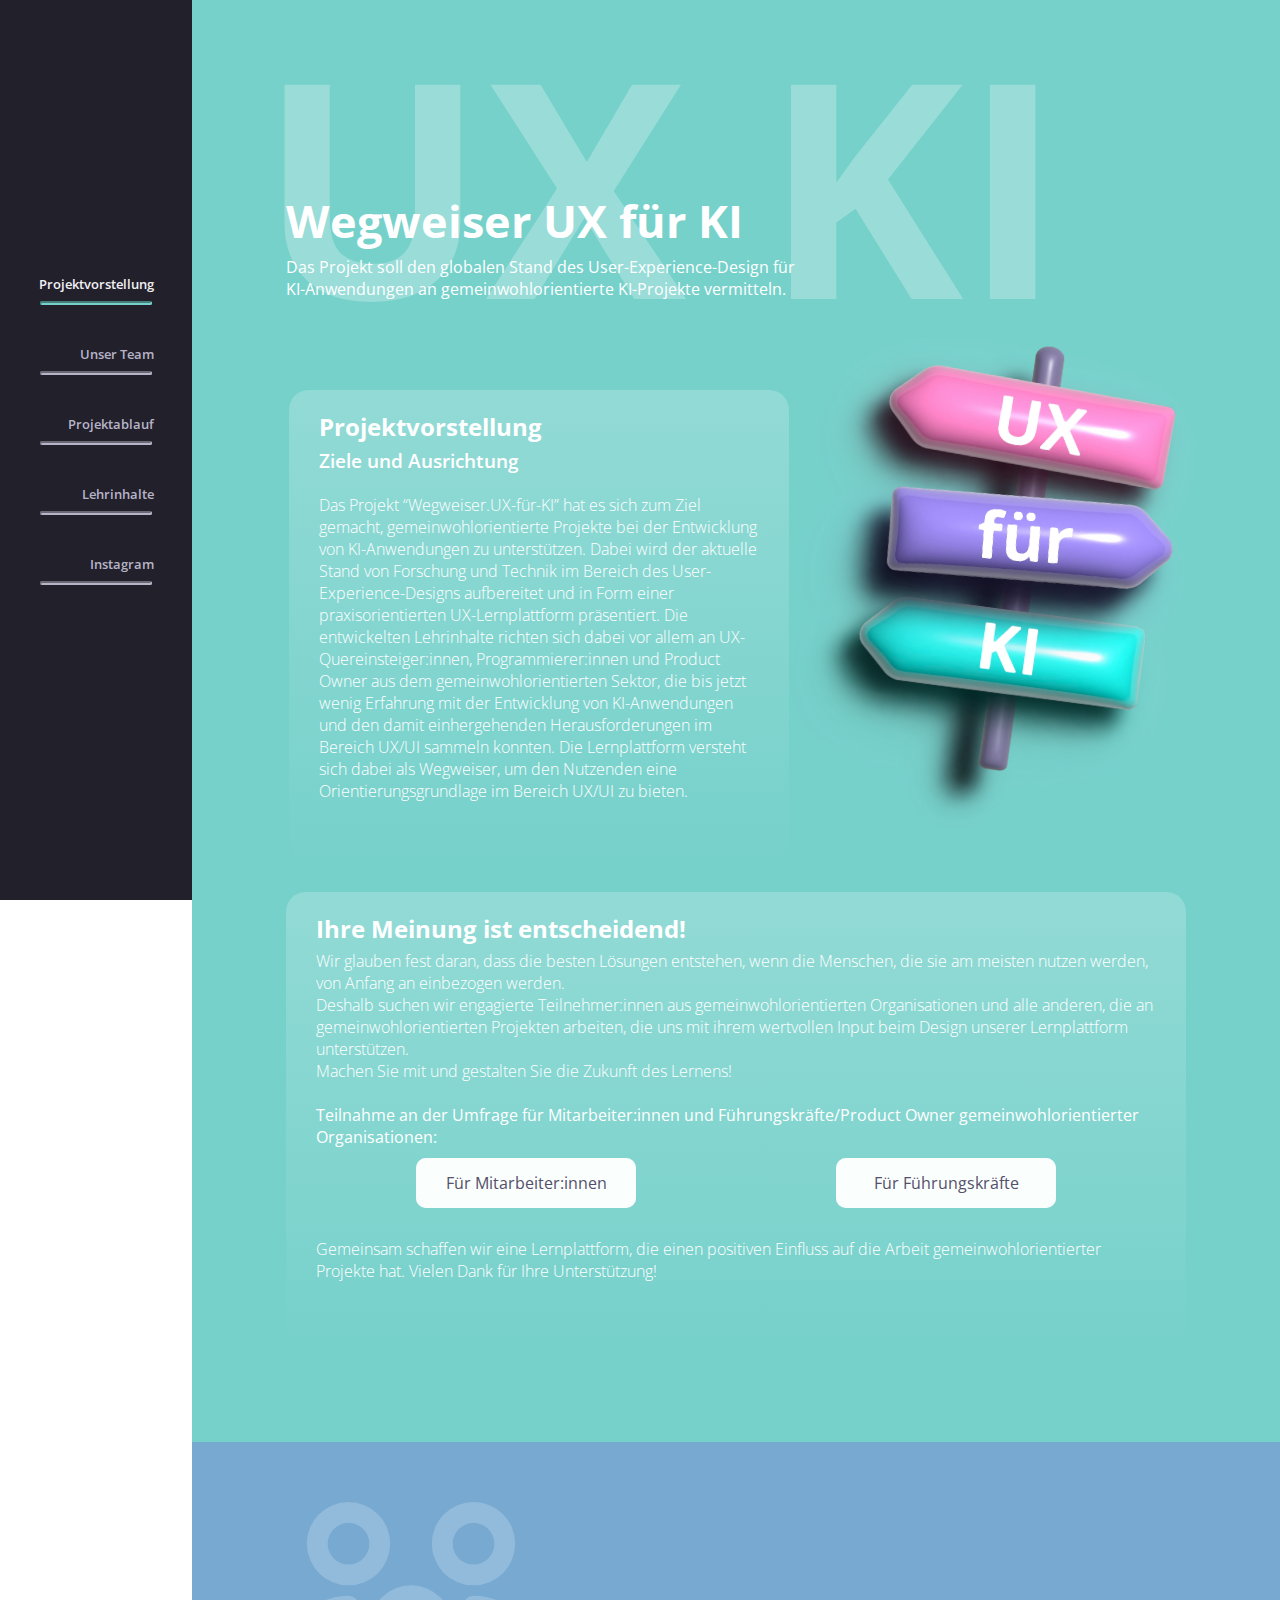
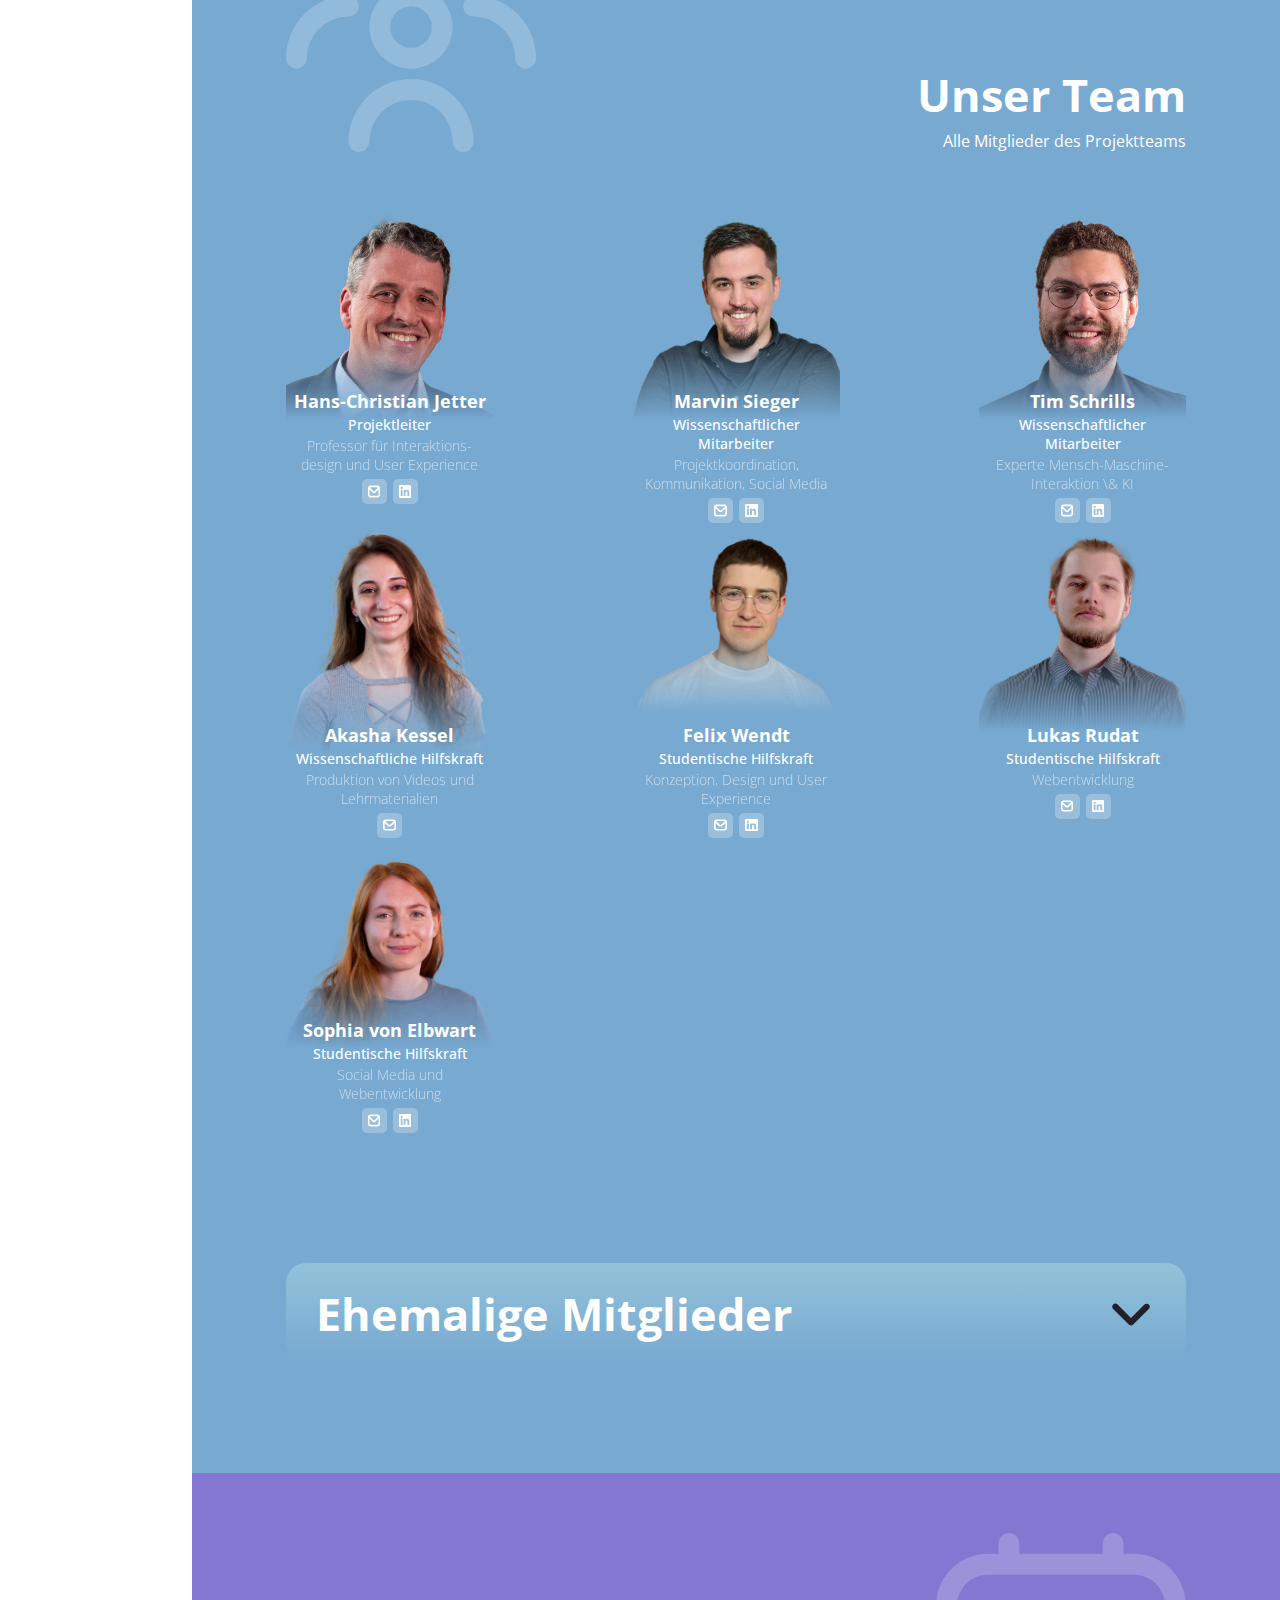
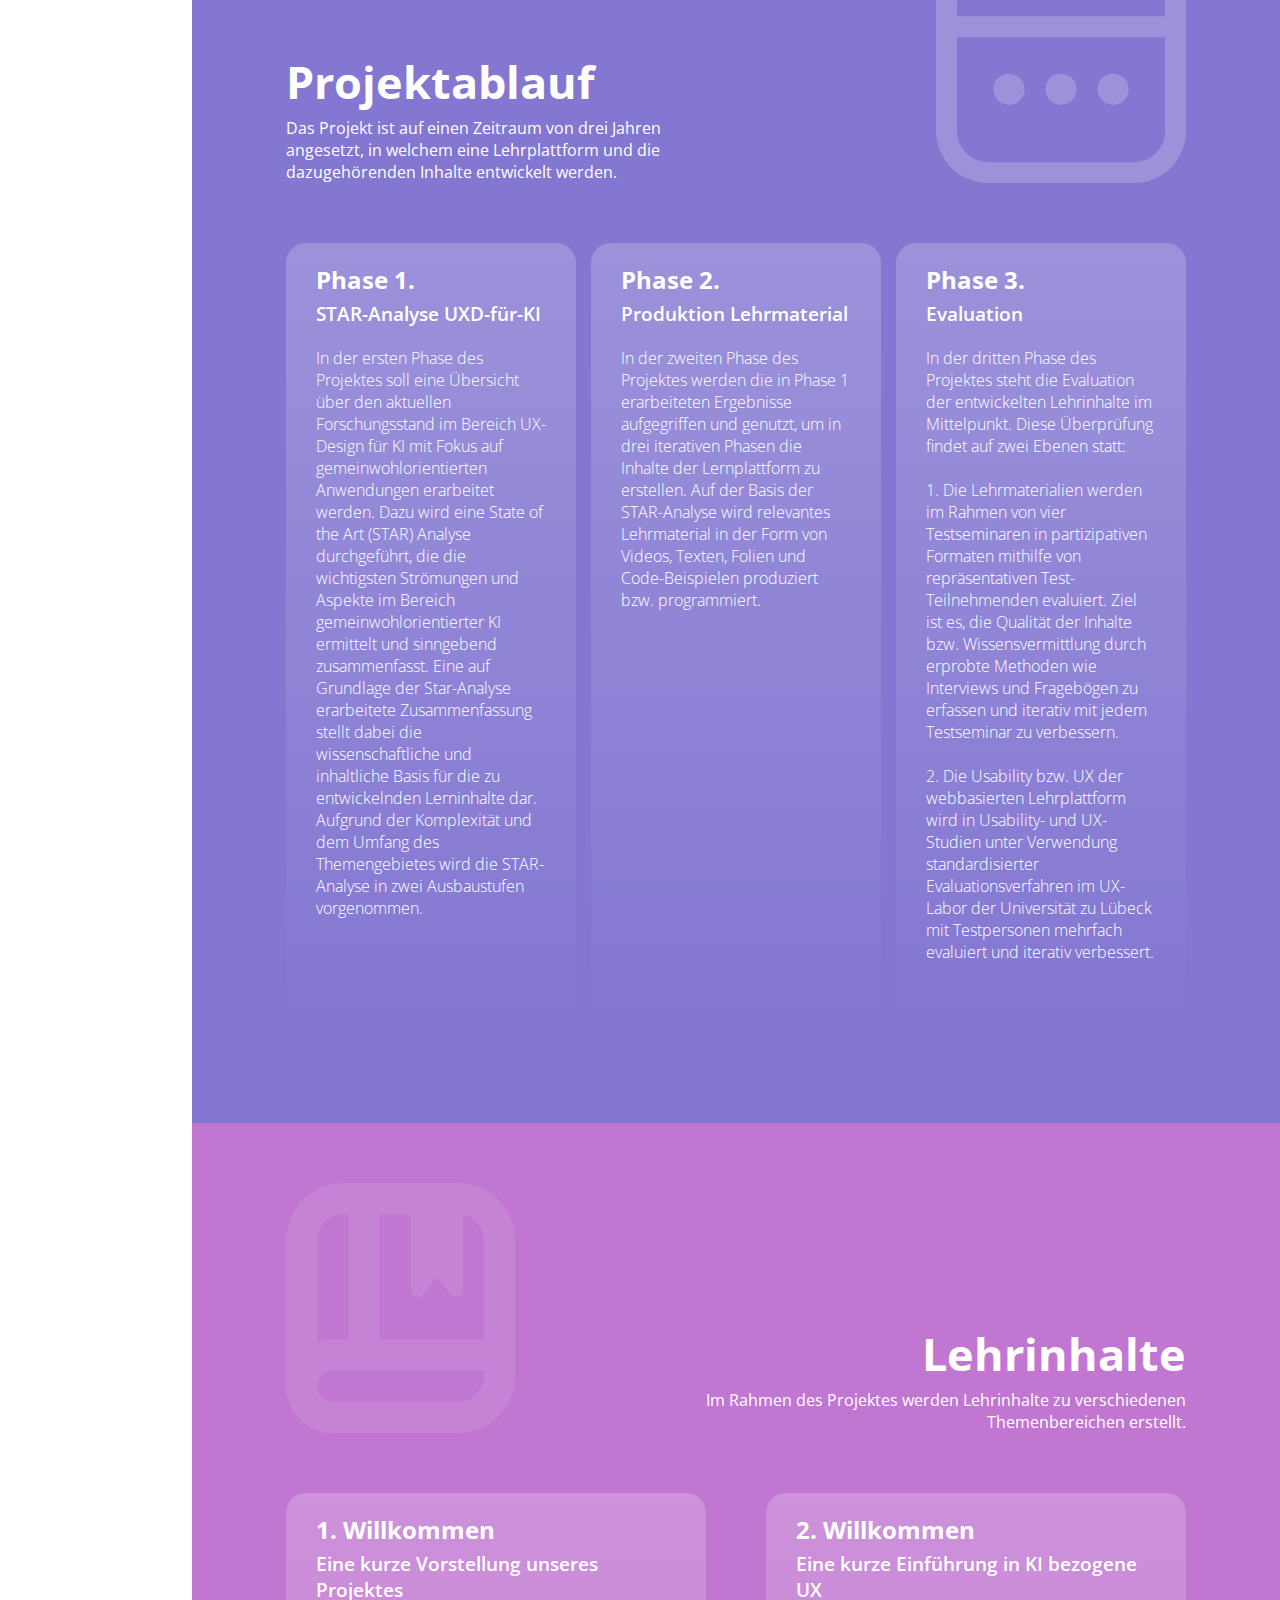
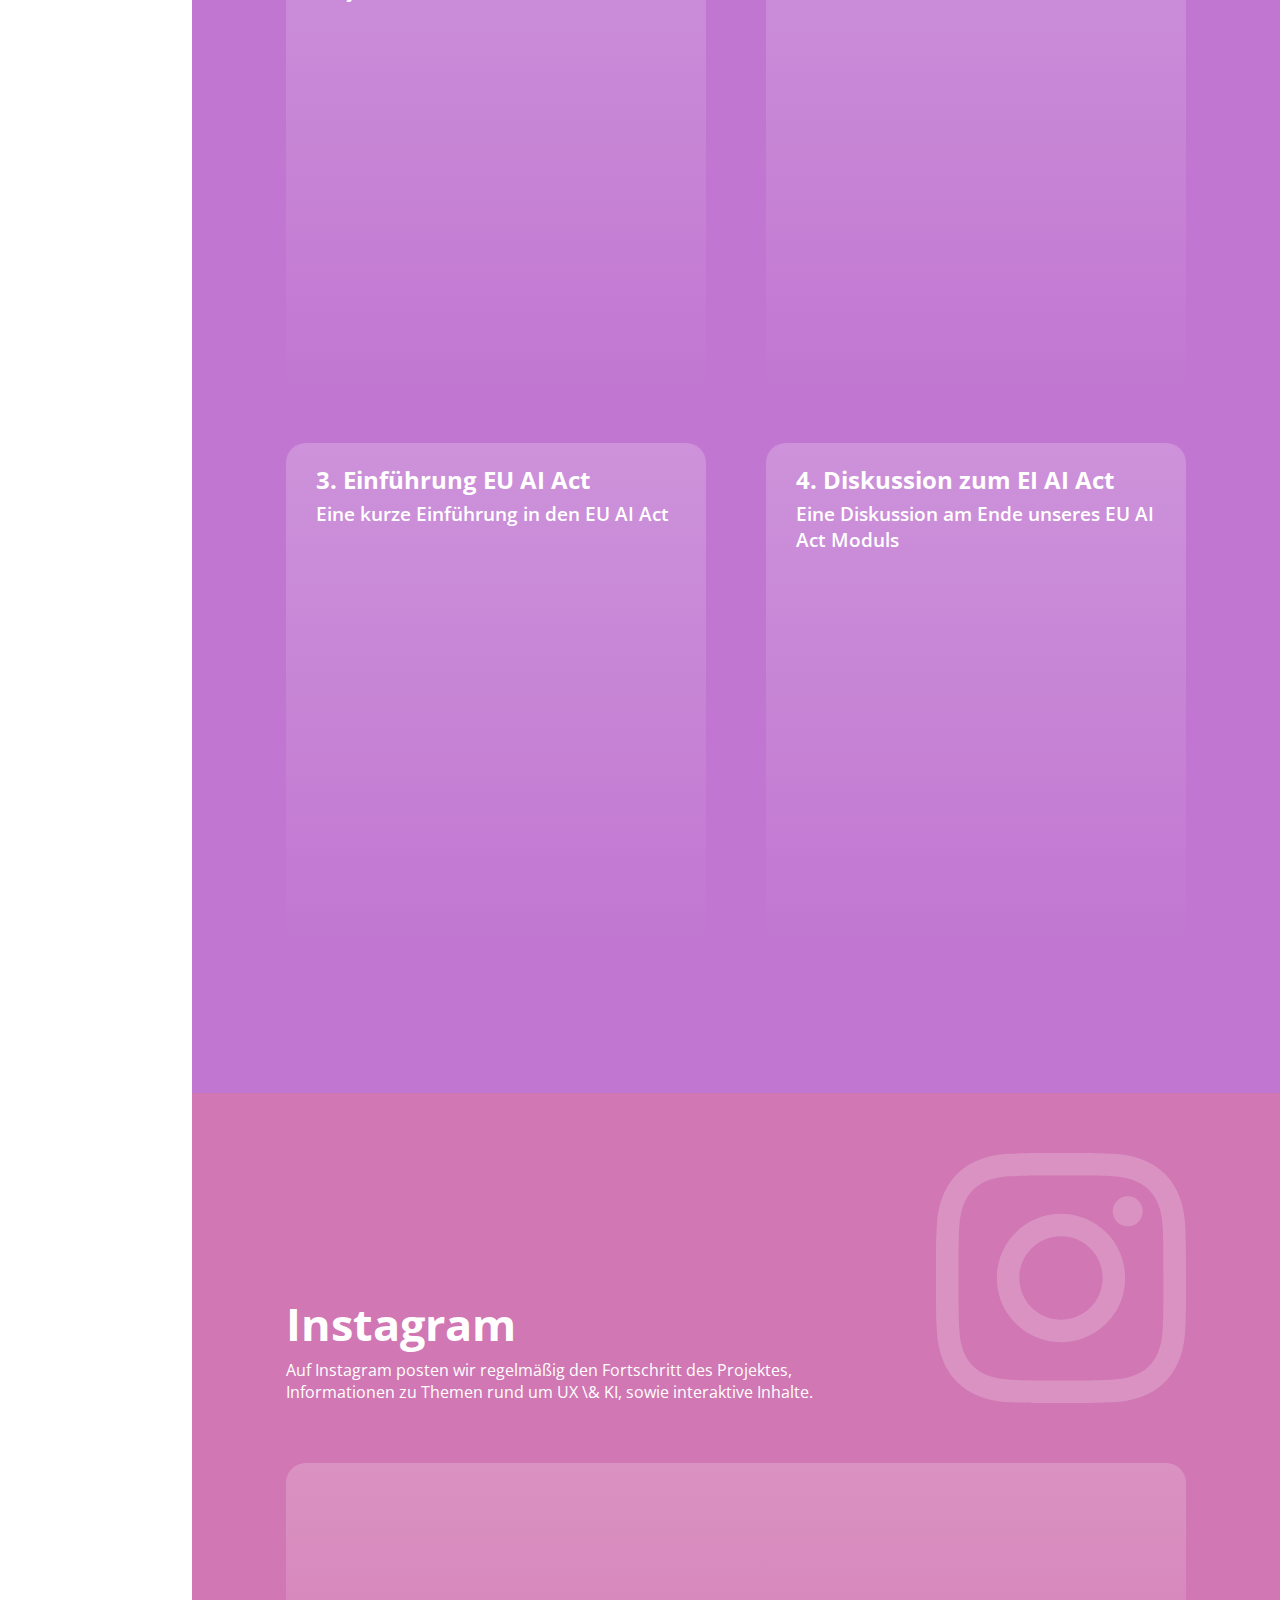
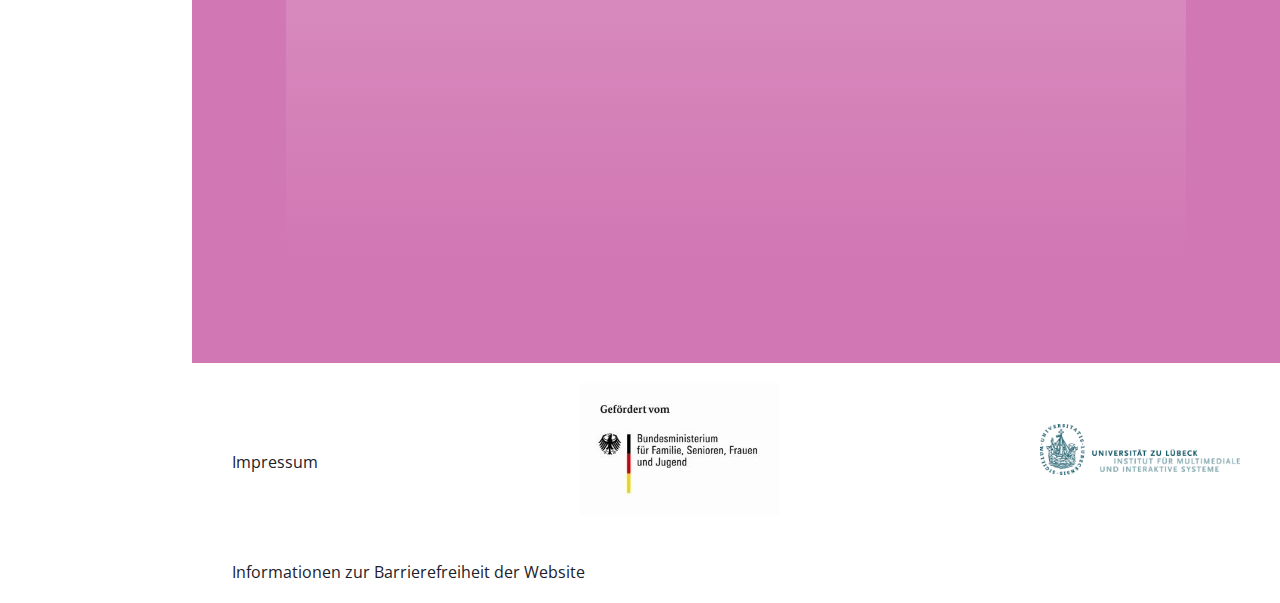
==== index.html @ 375128fb "rename images to webp" ====
<!DOCTYPE html>
<html lang="de">
  <head>
    <meta charset="UTF-8" />
    <meta name="viewport" content="width=device-width, initial-scale=1.0" />
    <title>Wegweiser UX für KI</title>
    <link rel="icon" type="image/x-icon" href="/images/wegweiser_flat.webp" />
    <link href="style.css" rel="stylesheet" />
    <link href="media_queries.css" rel="stylesheet" />
    <!-- START Formbricks Surveys -->
    <script type="text/javascript">
      !(function () {
        var apiHost = "https://app.formbricks.com";
        var environmentId = "cm3c1kkl20006ly53qugirfmu";
        var t = document.createElement("script");
        (t.type = "text/javascript"),
          (t.async = !0),
          (t.src = apiHost + "/js/formbricks.umd.cjs");
        var e = document.getElementsByTagName("script")[0];
        e.parentNode.insertBefore(t, e),
          setTimeout(function () {
            window.formbricks.init({
              environmentId: environmentId,
              apiHost: apiHost,
            });
          }, 500);
      })();
    </script>
    <!-- END Formbricks Surveys -->
  </head>

  <body>
    <div class="container">
      <nav id="nav">
        <div id="inner-nav">
          <button
            class="nav-btn active"
            id="nav1"
            onclick="scrollToElement('section1')">
            Projektvorstellung
          </button>
          <hr class="nav-line line1 active" id="line1" />
          <button
            class="nav-btn"
            id="nav2"
            onclick="scrollToElement('section2')">
            Unser Team
          </button>
          <hr class="nav-line line2" id="line2" />
          <button
            class="nav-btn"
            id="nav3"
            onclick="scrollToElement('section3')">
            Projektablauf
          </button>
          <hr class="nav-line line3" id="line3" />
          <button
            class="nav-btn"
            id="nav4"
            onclick="scrollToElement('section4')">
            Lehrinhalte
          </button>
          <hr class="nav-line line4" id="line4" />
          <button
            class="nav-btn"
            id="nav5"
            onclick="scrollToElement('section5')">
            Instagram
          </button>
          <hr class="nav-line line5" id="line5" />
        </div>
      </nav>
      <main>
        <div class="content-background" id="section1">
          <div class="content">
            <div class="col">
              <div class="row">
                <h1 class="foreground-text">Wegweiser UX für KI</h1>
                <div id="sm-wegweiser" class="img-container">
                  <img
                    src="images/Wegweiser-ICON-mit-kräftigen-Farben2.webp"
                    alt="Wegweiser-Logo" />
                </div>
              </div>
              <p class="foreground-text">
                Das Projekt soll den globalen Stand des User-Experience-Design
                für KI-Anwendungen an gemeinwohlorientierte KI-Projekte
                vermitteln.
              </p>
              <p class="background-text">UX KI</p>
            </div>
            <div class="row row2">
              <div class="tile tile1">
                <h2>Projektvorstellung</h2>
                <h3>Ziele und Ausrichtung</h3>
                <p class="light">
                  Das Projekt “Wegweiser.UX-für-KI” hat es sich zum Ziel
                  gemacht, gemeinwohlorientierte Projekte bei der Entwicklung
                  von KI-Anwendungen zu unterstützen. Dabei wird der aktuelle
                  Stand von Forschung und Technik im Bereich des
                  User-Experience-Designs aufbereitet und in Form einer
                  praxisorientierten UX-Lernplattform präsentiert. Die
                  entwickelten Lehrinhalte richten sich dabei vor allem an
                  UX-Quereinsteiger:innen, Programmierer:innen und Product Owner
                  aus dem gemeinwohlorientierten Sektor, die bis jetzt wenig
                  Erfahrung mit der Entwicklung von KI-Anwendungen und den damit
                  einhergehenden Herausforderungen im Bereich UX/UI sammeln
                  konnten. Die Lernplattform versteht sich dabei als Wegweiser,
                  um den Nutzenden eine Orientierungsgrundlage im Bereich UX/UI
                  zu bieten.
                </p>
              </div>
              <div class="img-container">
                <img
                  src="images/Wegweiser-ICON-mit-kräftigen-Farben2.webp"
                  alt="Wegweiser-Logo" />
              </div>
            </div>
            <div class="tile tile2">
              <h2>Ihre Meinung ist entscheidend!</h2>
              <p class="light">
                Wir glauben fest daran, dass die besten Lösungen entstehen, wenn
                die Menschen, die sie am meisten nutzen werden, von Anfang an
                einbezogen werden. <br />
                Deshalb suchen wir engagierte Teilnehmer:innen aus
                gemeinwohlorientierten Organisationen und alle anderen, die an
                gemeinwohlorientierten Projekten arbeiten, die uns mit ihrem
                wertvollen Input beim Design unserer Lernplattform unterstützen.
                <br />
                Machen Sie mit und gestalten Sie die Zukunft des Lernens!
                <br /><br />
              </p>
              <p>
                Teilnahme an der Umfrage für Mitarbeiter:innen und
                Führungskräfte/Product Owner gemeinwohlorientierter
                Organisationen:
              </p>
              <div class="row row2">
                <a
                  class="button2"
                  href="https://survey.imis.uni-luebeck.de/index.php/621547?lang=de"
                  type="button">
                  <p>Für Mitarbeiter:innen</p>
                </a>
                <a
                  class="button2"
                  href="https://survey.imis.uni-luebeck.de/index.php/437783?lang=de"
                  type="button">
                  <p>Für Führungskräfte</p>
                </a>
              </div>
              <p class="light">
                Gemeinsam schaffen wir eine Lernplattform, die einen positiven
                Einfluss auf die Arbeit gemeinwohlorientierter Projekte hat.
                Vielen Dank für Ihre Unterstützung!
              </p>
            </div>
          </div>
        </div>
        <div class="content-background-sect2" id="section2">
          <div class="content">
            <div class="row row1">
              <div class="icon">
                <img src="images/users-alt.svg" alt="Gruppen-Icon" />
              </div>
              <div class="text-right">
                <h1>Unser Team</h1>
                <p>Alle Mitglieder des Projektteams</p>
              </div>
            </div>
            <div class="row">
              <div class="image-card">
                <div class="info">
                  <p class="name">Hans-Christian Jetter</p>
                  <p class="job">Projektleiter</p>
                  <p class="task">
                    Professor für Interaktions-design und User Experience
                  </p>
                  <div class="socialmedia">
                    <a
                      class="sm-background"
                      href="mailto:hanschristian.jetter@uni-luebeck.de">
                      <img
                        class="sm-icon"
                        src="images/envelope2.svg"
                        alt="Icon E-Mail" />
                    </a>
                    <a
                      class="sm-background"
                      href="https://www.linkedin.com/in/hans-christian-jetter-47b180b1/">
                      <img
                        class="sm-icon"
                        src="images/linkedin.svg"
                        alt="Icon LinkedIn" />
                    </a>
                  </div>
                </div>
                <div class="img-container">
                  <img
                    class="portrait"
                    src="images/Christian-ohne-Hintergrund.webp"
                    alt="Bild Hans-Christian Jetter" />
                </div>
              </div>
              <div class="image-card">
                <div class="info">
                  <p class="name">Marvin Sieger</p>
                  <p class="job">Wissenschaftlicher Mitarbeiter</p>
                  <p class="task">
                    Projektkoordination, Kommunikation, Social Media
                  </p>
                  <div class="socialmedia">
                    <a
                      class="sm-background"
                      href="mailto:ma.sieger@uni-luebeck.de">
                      <img
                        class="sm-icon"
                        src="images/envelope2.svg"
                        alt="Icon E-Mail" />
                    </a>
                    <a
                      class="sm-background"
                      href="https://www.linkedin.com/in/marvin-sieger-58964a169/">
                      <img
                        class="sm-icon"
                        src="images/linkedin.svg"
                        alt="Icon LinkedIn" />
                    </a>
                  </div>
                </div>
                <div class="img-container">
                  <img
                    class="portrait"
                    src="images/Marvin_transparent.webp"
                    alt="Bild Marvin Sieger" />
                </div>
              </div>
              <div class="image-card">
                <div class="info">
                  <p class="name">Tim Schrills</p>
                  <p class="job">Wissenschaftlicher Mitarbeiter</p>
                  <p class="task">Experte Mensch-Maschine-Interaktion \& KI</p>
                  <div class="socialmedia">
                    <a
                      class="sm-background"
                      href="mailto:tim.schrills@uni-luebeck.de">
                      <img
                        class="sm-icon"
                        src="images/envelope2.svg"
                        alt="Icon E-Mail" />
                    </a>
                    <a
                      class="sm-background"
                      href="https://www.linkedin.com/in/tim-schrills-a8a7b2166/">
                      <img
                        class="sm-icon"
                        src="images/linkedin.svg"
                        alt="Icon LinkedIn" />
                    </a>
                  </div>
                </div>
                <div class="img-container">
                  <img
                    class="portrait"
                    src="images/Tim_Schrills_transparent.webp"
                    alt="Bild Tim Schrills" />
                </div>
              </div>
            </div>
            <div class="row">
              <div class="image-card">
                <div class="info">
                  <p class="name">Akasha Kessel</p>
                  <p class="job">Wissenschaftliche Hilfskraft</p>
                  <p class="task">Produktion von Videos und Lehrmaterialien</p>
                  <div class="socialmedia">
                    <a
                      class="sm-background"
                      href="mailto:akashaleonie.kessel@student.uni-luebeck.de">
                      <img
                        class="sm-icon"
                        src="images/envelope2.svg"
                        alt="Icon E-Mail" />
                    </a>
                  </div>
                </div>
                <div class="img-container">
                  <img
                    class="portrait"
                    src="images/Akasha-ohne-Hintergrund.webp"
                    alt="Bild Akasha Kessel" />
                </div>
              </div>
              <div class="image-card">
                <div class="info">
                  <p class="name">Felix Wendt</p>
                  <p class="job">Studentische Hilfskraft</p>
                  <p class="task">Konzeption, Design und User Experience</p>
                  <div class="socialmedia">
                    <a
                      class="sm-background"
                      href="mailto:felix.wendt@student.uni-luebeck.de">
                      <img
                        class="sm-icon"
                        src="images/envelope2.svg"
                        alt="Icon E-Mail" />
                    </a>
                    <a
                      class="sm-background"
                      href="https://www.linkedin.com/in/felix-immanuel-wendt-0983892b7/">
                      <img
                        class="sm-icon"
                        src="images/linkedin.svg"
                        alt="Icon LinkedIn" />
                    </a>
                  </div>
                </div>
                <div class="img-container">
                  <img
                    class="portrait"
                    src="images/FelixWendt_transparent.webp"
                    alt="Bild Felix Wendt" />
                </div>
              </div>
              <div class="image-card">
                <div class="info">
                  <p class="name">Lukas Rudat</p>
                  <p class="job">Studentische Hilfskraft</p>
                  <p class="task">Webentwicklung</p>
                  <div class="socialmedia">
                    <a
                      class="sm-background"
                      href="mailto:lukas.rudat@student.uni-luebeck.de">
                      <img
                        class="sm-icon"
                        src="images/envelope2.svg"
                        alt="Icon E-Mail" />
                    </a>
                    <a
                      class="sm-background"
                      href="https://www.linkedin.com/in/lukas-rudat/">
                      <img
                        class="sm-icon"
                        src="images/linkedin.svg"
                        alt="Icon LinkedIn" />
                    </a>
                  </div>
                </div>
                <div class="img-container">
                  <img
                    class="portrait"
                    src="images/rudat_crop_transparent.webp"
                    alt="Bild Lukas Rudat" />
                </div>
              </div>
            </div>
            <div class="row">
              <div class="image-card">
                <div class="info">
                  <p class="name">Sophia von Elbwart</p>
                  <p class="job">Studentische Hilfskraft</p>
                  <p class="task">Social Media und Webentwicklung</p>
                  <div class="socialmedia">
                    <a
                      class="sm-background"
                      href="mailto:sophia.golitschekedlevonelbwart@student.uni-luebeck.de">
                      <img
                        class="sm-icon"
                        src="images/envelope2.svg"
                        alt="Icon E-Mail" />
                    </a>
                    <a
                      class="sm-background"
                      href="https://www.linkedin.com/in/sophia-von-elbwart/">
                      <img
                        class="sm-icon"
                        src="images/linkedin.svg"
                        alt="Icon LinkedIn" />
                    </a>
                  </div>
                </div>
                <div class="img-container">
                  <img
                    class="portrait"
                    src="images/vonElbwart_transparent.webp"
                    alt="Bild Sophia von Elbwart" />
                </div>
              </div>
            </div>
          </div>
          <div id="toggleDiv" class="collapsed">
            <div class="lastMemberHeader tile">
              <span id="lastMemberHeaderText">Ehemalige Mitglieder</span>
              <img
                id="toggleIcon"
                src="images/angle-up-solid.svg"
                alt="Toggle Icon"
                class="toggle-icon" />
            </div>
            <div id="lastMemberContent" class="lastMemberContentent">
              <div class="row">
                <div class="image-card">
                  <div class="info">
                    <p class="name">Daniel Schacht</p>
                    <p class="job">Wissenschaftlicher Mitarbeiter</p>
                    <p class="task">
                      Konzeption, Gestaltung und User Experience
                    </p>
                  </div>
                  <div class="img-container">
                    <img
                      class="portrait"
                      src="images/Daniel-ohne-Hintergund.webp"
                      alt="Bild Daniel Schacht" />
                  </div>
                </div>
                <div class="image-card">
                  <div class="info">
                    <p class="name">Isabella Miller</p>
                    <p class="job">Wissenschaftliche Hilfskraft</p>
                    <p class="task">
                      Wissenschaftliche Recherche und Literaturanalyse
                    </p>
                  </div>
                  <div class="img-container">
                    <img
                      class="portrait"
                      src="images/Isabella_Miller_transparent.webp"
                      alt="Bild Isabella Miller" />
                  </div>
                </div>
                <div class="image-card">
                  <div class="info">
                    <p class="name">Patrick Schnittger</p>
                    <p class="job">Wissenschaftliche Hilfskraft</p>
                    <p class="task">
                      Unterstützung in verschiedenen Bereichen, z.B.
                      Videoproduktion
                    </p>
                  </div>
                  <div class="img-container">
                    <img
                      class="portrait"
                      src="images/Patrick Schnittger_transparent.webp"
                      alt="Bild Patrick Schnittger" />
                  </div>
                </div>
              </div>
              <div class="row">
                <div class="image-card">
                  <div class="info">
                    <p class="name">Helen Kuswik</p>
                    <p class="job">Wissenschaftliche Hilfskraft</p>
                    <p class="task">Webentwicklung und Social Media</p>
                  </div>
                  <div class="img-container">
                    <img
                      class="portrait"
                      src="images/HelenKuswik_transparent.webp"
                      alt="Bild Helen Kuswik" />
                  </div>
                </div>
              </div>
            </div>
          </div>
        </div>
        <div class="content-background" id="section3">
          <div class="content">
            <div class="row row1">
              <div class="col">
                <h1>Projektablauf</h1>
                <p>
                  Das Projekt ist auf einen Zeitraum von drei Jahren angesetzt,
                  in welchem eine Lehrplattform und die dazugehörenden Inhalte
                  entwickelt werden.
                </p>
              </div>
              <div class="icon">
                <img id="img1" src="images/calendar.svg" alt="Kalender-Icon" />
              </div>
            </div>
            <div class="row row2">
              <div class="tile">
                <h2>Phase 1.</h2>
                <h3>STAR-Analyse UXD-für-KI</h3>
                <p class="light">
                  In der ersten Phase des Projektes soll eine Übersicht über den
                  aktuellen Forschungsstand im Bereich UX-Design für KI mit
                  Fokus auf gemeinwohlorientierten Anwendungen erarbeitet
                  werden. Dazu wird eine State of the Art (STAR) Analyse
                  durchgeführt, die die wichtigsten Strömungen und Aspekte im
                  Bereich gemeinwohlorientierter KI ermittelt und sinngebend
                  zusammenfasst. Eine auf Grundlage der Star-Analyse erarbeitete
                  Zusammenfassung stellt dabei die wissenschaftliche und
                  inhaltliche Basis für die zu entwickelnden Lerninhalte dar.
                  Aufgrund der Komplexität und dem Umfang des Themengebietes
                  wird die STAR-Analyse in zwei Ausbaustufen vorgenommen.
                </p>
              </div>
              <div class="tile">
                <h2>Phase 2.</h2>
                <h3>Produktion Lehrmaterial</h3>
                <p class="light">
                  In der zweiten Phase des Projektes werden die in Phase 1
                  erarbeiteten Ergebnisse aufgegriffen und genutzt, um in drei
                  iterativen Phasen die Inhalte der Lernplattform zu erstellen.
                  Auf der Basis der STAR-Analyse wird relevantes Lehrmaterial in
                  der Form von Videos, Texten, Folien und Code-Beispielen
                  produziert bzw. programmiert.
                </p>
              </div>
              <div class="tile">
                <h2>Phase 3.</h2>
                <h3>Evaluation</h3>
                <p class="light">
                  In der dritten Phase des Projektes steht die Evaluation der
                  entwickelten Lehrinhalte im Mittelpunkt. Diese Überprüfung
                  findet auf zwei Ebenen statt: <br />
                  <br />
                  1. Die Lehrmaterialien werden im Rahmen von vier Testseminaren
                  in partizipativen Formaten mithilfe von repräsentativen
                  Test-Teilnehmenden evaluiert. Ziel ist es, die Qualität der
                  Inhalte bzw. Wissensvermittlung durch erprobte Methoden wie
                  Interviews und Fragebögen zu erfassen und iterativ mit jedem
                  Testseminar zu verbessern. <br />
                  <br />
                  2. Die Usability bzw. UX der webbasierten Lehrplattform wird
                  in Usability- und UX-Studien unter Verwendung standardisierter
                  Evaluationsverfahren im UX-Labor der Universität zu Lübeck mit
                  Testpersonen mehrfach evaluiert und iterativ verbessert.
                </p>
              </div>
            </div>
          </div>
        </div>
        <div class="content-background" id="section4">
          <div class="content">
            <div class="row row1">
              <div class="icon">
                <img src="images/books2.webp" alt="Buch-Icon" />
              </div>
              <div class="text-right">
                <h1>Lehrinhalte</h1>
                <p>
                  Im Rahmen des Projektes werden Lehrinhalte zu verschiedenen
                  <br />
                  Themenbereichen erstellt.
                </p>
              </div>
            </div>
            <div class="col row2">
              <div class="row">
                <div class="tile tile1">
                  <h2>1. Willkommen</h2>
                  <h3>Eine kurze Vorstellung unseres Projektes</h3>
                  <div class="video-wrapper">
                    <iframe
                      src="https://www.youtube-nocookie.com/embed/LDvVRvG7OB0?si=R1yp1rZWo-kn1qo0&amp;rel=0&amp;modestbranding=1"
                      title="Projektvorstellung"
                      allowfullscreen>
                    </iframe>
                  </div>
                </div>
                <div class="tile tile1">
                  <h2>2. Willkommen</h2>
                  <h3>Eine kurze Einführung in KI bezogene UX</h3>
                  <div class="video-wrapper">
                    <iframe
                      src="https://www.youtube-nocookie.com/embed/dbBIEqBMudI?rel=0&modestbranding=1"
                      title="KI bezogene UX"
                      allowfullscreen>
                    </iframe>
                  </div>
                </div>
              </div>
              <div class="row">
                <div class="tile tile1">
                  <h2>3. Einführung EU AI Act</h2>
                  <h3>Eine kurze Einführung in den EU AI Act</h3>
                  <div class="video-wrapper">
                    <iframe
                      src="https://www.youtube-nocookie.com/embed/kxsbAi3gmeE?si=PL74OEuieI7W2hce&amp;rel=0&amp;modestbranding=1"
                      title="Einführung EU AI Act"
                      allowfullscreen>
                    </iframe>
                  </div>
                </div>
                <div class="tile tile1">
                  <h2>4. Diskussion zum EI AI Act</h2>
                  <h3>Eine Diskussion am Ende unseres EU AI Act Moduls</h3>
                  <div class="video-wrapper">
                    <iframe
                      src="https://www.youtube-nocookie.com/embed/PZAkt-EuKn0?si=g-hnbptFXBW6kajx&amp;rel=0&amp;modestbranding=1"
                      title="EU AI Act Diskussion"
                      allowfullscreen>
                    </iframe>
                  </div>
                </div>
              </div>
            </div>
          </div>
        </div>
        <div class="content-background" id="section5">
          <div class="content">
            <div class="row row1">
              <div class="col">
                <h1>Instagram</h1>
                <p>
                  Auf Instagram posten wir regelmäßig den Fortschritt des
                  Projektes, Informationen zu Themen rund um UX \& KI, sowie
                  interaktive Inhalte.
                </p>
              </div>
              <div class="icon">
                <img
                  id="instagramImage"
                  src="images/instagram.svg"
                  alt="Instagram-Icon" />
              </div>
            </div>
            <div class="tile">
              <div id="insta-feed"></div>
              <div id="popup-container">
                <div id="popup-content"></div>
              </div>
            </div>
          </div>
        </div>
      </main>
    </div>
    <footer>
      <div class="row">
        <a href="https://ux-fuer-ki.de/impressum.html" class="text-link"
          >Impressum</a
        >
        <a href="https://www.bmfsfj.de/bmfsfj">
          <div class="img-container">
            <img
              class="img"
              src="images/BMFSFJ_Logo.webp"
              alt="Logo des BMFSFJ" />
          </div>
        </a>
        <a href="https://www.imis.uni-luebeck.de/">
          <div class="img-container">
            <img
              class="img"
              src="images/IMIS_Logo.webp"
              alt="Logo des IMIS, Universität zu Lübeck" />
          </div>
        </a>
      </div>
      <a href="https://ux-fuer-ki.de/barrierefreiheit.html"
        >Informationen zur Barrierefreiheit der Website</a
      >
    </footer>
    <div id="burger">
      <div class="bar1"></div>
      <div class="bar2"></div>
      <div class="bar3"></div>
    </div>

    <script src="functionality.js"></script>
  </body>
</html>
---- style.css ----
@import url("https://fonts.googleapis.com/css2?family=Open+Sans:wght@300;400;600;700&display=swap");

/*General*/
* {
  box-sizing: border-box;
}

body {
  font-family: "Open Sans", sans-serif;
  color: #ffffff;
  margin: 0;
  padding: 0;
  display: flex;
  flex-direction: column;
  overflow-x: hidden;
}

.container {
  display: flex;
  flex-direction: column;
  width: 100%;
  max-width: 100%;
}

.col {
  display: flex;
  flex-direction: column;
}

.row {
  display: flex;
  flex-direction: row;
  justify-content: space-between;
}

/*Typo*/
h1 {
  font-weight: 700;
  font-size: 45px;
  margin-top: 0;
  margin-left: 0;
  margin-right: 0;
  margin-bottom: 5px;
}

h2 {
  /*tile title*/
  font-weight: 700;
  font-size: 24px;
  margin-bottom: 5px;
}

h3 {
  /*tile subtitle*/
  font-weight: 600;
  font-size: 19px;
  margin-top: 0;
  margin-bottom: 20px;
}

p {
  font-weight: 400;
  font-size: 16px;
  margin: 0;
}

.light {
  font-weight: 300;
}

/*Navigation Bar*/
#nav {
  background-color: #21202b;
  width: 15%;
  height: 100%;
  display: flex;
  justify-content: center;
  position: fixed;
}

#inner-nav {
  display: flex;
  flex-direction: column;
  justify-content: center;
  width: 60%;
}

.nav-line {
  border-color: #b7b4c7;
  border-width: 2px;
  border-radius: 2px;
  width: 98%;
  margin-bottom: 40px;
}

.nav-btn {
  font-family: "Open Sans", "sans-serif";
  font-weight: 600;
  font-size: 13px;
  color: #b7b4c7;
  background: none;
  border: none;
  padding: 0;
  display: block;
  cursor: pointer;
  text-align: right;
}

.nav-btn:hover {
  color: #f1f0f4 !important;
}

.active {
  color: #f1f0f4;
}

.line1.active {
  border-color: #77d1cb;
}

.line2.active {
  border-color: #77a9d1;
}

.line3.active {
  border-color: #8377d1;
}

.line4.active {
  border-color: #c177d1;
}

.line5.active {
  border-color: #d177b3;
}

/*Burger Menu*/
#burger {
  display: none;
  cursor: pointer;
  position: fixed;
  margin-left: 4px;
  z-index: 3;
}

.bar1,
.bar2,
.bar3 {
  width: 35px;
  height: 5px;
  border-radius: 5px;
  background-color: #ffffff;
  margin: 6px 0;
  transition: 0.4s;
}

.change .bar1 {
  transform: translate(0, 11px) rotate(-45deg);
}

.change .bar2 {
  opacity: 0;
}

.change .bar3 {
  transform: translate(0, -11px) rotate(45deg);
}

/*Main Content*/
main {
  flex: 1;
  display: flex;
  flex-direction: column;
}

.content-background {
  height: 900px;
  width: 85%;
  margin-left: 15%;
  display: flex;
  flex-direction: row;
  justify-content: center;
}

.content {
  max-width: 900px;
  width: 900px;
  display: flex;
  flex-direction: column;
  flex-grow: 1;
}

#section2 .row3,
#section3 .row2,
#section4 .row2,
#section5 .tile {
  margin-bottom: 100px;
}

.tile {
  border-radius: 20px;
  display: flex;
  flex-direction: column;
  padding-left: 30px;
  padding-right: 30px;
  padding-bottom: 60px;
}

.text-right {
  text-align: right;
}

.row.row1 {
  align-items: flex-end;
  margin-top: 60px;
  margin-bottom: 60px;
}

.icon {
  filter: invert(1);
  opacity: 0.2;
  height: 250px;
}

.icon img {
  max-width: 100%;
  max-height: 100%;
  position: relative;
  width: auto;
  height: auto;
}

/*Section1 project presentation*/
#section1 {
  background-color: #77d1cb;
  height: auto;
}

#section1 .col {
  margin-top: 190px;
  margin-bottom: 50px;
}

#section1 .foreground-text {
  z-index: 2;
  width: 520px;
}

#section1 .background-text {
  font-weight: 700;
  font-size: 300px;
  color: rgba(255, 255, 255, 0.25);
  position: absolute;
  top: 0;
  margin-top: -22px;
  margin-left: -27px;
  z-index: 0;
}

#section1 .tile {
  background: linear-gradient(
    to bottom,
    rgba(187, 232, 229, 0.4),
    rgba(187, 232, 229, 0)
  );
}

#section1 .tile1 {
  width: 500px;
  margin-top: 40px;
  margin-bottom: 30px;
}

#section1 .img-container {
  margin-top: -15px;
  width: auto;
  height: 500px;
  overflow: hidden;
  transform: rotate(8deg);
}

#section1 img {
  max-width: 100%;
  max-height: 100%;
  width: auto;
  height: auto;
}

#section1 .tile2 {
  width: auto;
  margin-bottom: 100px;
}

#section1 .row2 {
  justify-content: space-around;
}

#section1 .button2 {
  display: flex;
  justify-content: center;
  align-items: center;
  width: 220px;
  height: 50px;
  border: none;
  outline: none;
  color: #54506a;
  background: rgba(255, 255, 255, 0.8);
  cursor: pointer;
  position: relative;
  z-index: 0;
  border-radius: 10px;
  margin-top: 10px;
  margin-bottom: 30px;
  text-decoration: none;
  padding: 10px;
}

#section1 .button2:before {
  content: "";
  background: linear-gradient(
    45deg,
    #d177b3,
    #c177d1,
    #8377d1,
    #77a9d1,
    #77d1cb,
    #77a9d1,
    #8377d1,
    #c177d1,
    #d177b3
  );
  position: absolute;
  top: -2px;
  left: -2px;
  background-size: 400%;
  z-index: -1;
  filter: blur(3px);
  width: calc(100% + 7px);
  height: calc(100% + 7px);
  animation: glowing 20s linear infinite;
  opacity: 0;
  transition: opacity 0.3s ease-in-out;
  border-radius: 10px;
}

#section1 .button2:active:after {
  background: transparent;
}

#section1 .button2:hover:before {
  opacity: 1;
}

#section1 .button2:after {
  z-index: -1;
  content: "";
  position: absolute;
  width: 100%;
  height: 100%;
  background: rgba(255, 255, 255, 0.8);
  left: 0;
  top: 0;
  border-radius: 10px;
}

@keyframes glowing {
  0% {
    background-position: 0 0;
  }

  50% {
    background-position: 400% 0;
  }

  100% {
    background-position: 0 0;
  }
}

#section1 #sm-wegweiser {
  display: none;
}

/*Section2 team*/
#section2 {
  background-color: #77a9d1;
  display: flex;
  height: auto;
}

.content-background-sect2 {
  height: 900px;
  width: 85%;
  margin-left: 15%;
  display: flex;
  flex-direction: column;
  justify-content: center;
  align-items: center;
}

#section2 .text-right p {
  width: 500px;
}

#section2 .memberList {
  display: flex;
  flex-direction: row;
  justify-content: space-between;
  flex-wrap: wrap;
}

#section2 .image-card {
  display: flex;
  flex-direction: column;
  position: relative;
  align-items: center;
  margin-bottom: 100px;
  max-width: 23%;
  width: 23%;
}

#section2 .img-container {
  width: 100%;
  height: auto;
  overflow: hidden;
}

#section2 img {
  max-width: 100%;
  max-height: 100%;
  position: relative;
  width: auto;
  height: auto;
}

#section2 .portrait {
  -webkit-mask-image: linear-gradient(to bottom, black 60%, transparent 100%);
  mask-image: linear-gradient(to bottom, black 60%, transparent 100%);
}

#section2 .info {
  position: absolute;
  z-index: 2;
  bottom: -80px;
  text-align: center;
  height: 117px;
}

#section2 .info p {
  margin: 2px;
  font-size: 14px;
  font-weight: 300;
}

#section2 .info .name {
  font-weight: 700;
  font-size: 18px;
}

#section2 .info .job {
  font-weight: 500;
}

#section2 .info .task {
  color: white;
  opacity: 60%;
}

#section2 .socialmedia {
  display: flex;
  justify-content: center;
  margin-top: 5px;
}

#section2 .sm-background {
  height: 25px;
  width: 25px;
  border-radius: 5px;
  background: rgba(255, 255, 255, 0.26);
  padding: 5px;
  margin: 0 3px 0 3px;
  display: flex;
  align-items: center;
  justify-content: center;
  cursor: pointer;
}

#section2 .sm-background:hover {
  background-color: rgba(255, 255, 255, 0.8);
  border-radius: 9px;
}

#section2 .sm-icon {
  filter: invert(1);
  width: 85% !important;
}

/*Section3 project plan*/
#section3 {
  background-color: #8377d1;
  height: auto;
}

#section3 .col {
  width: 400px;
}

#section3 .tile {
  background: linear-gradient(
    to bottom,
    rgba(193, 187, 232, 0.4),
    rgba(193, 187, 232, 0)
  );
  width: 290px;
  height: auto;
}

#section3 .tile.tile2 {
  width: 100%;
  height: 240px;
  margin-top: 20px;
  padding-bottom: 0;
}

/*Section4 educational content*/
#section4 {
  background-color: #c177d1;
  height: auto;
}

#section4 .tile {
  background: linear-gradient(
    to bottom,
    rgba(223, 187, 232, 0.4),
    rgba(223, 187, 232, 0)
  );
  width: 420px;
}

#section4 .tile1,
.tile4 {
  height: 500px;
}

#section4 .tile2,
.tile3 {
  height: 400px;
}

#section4 .tile1,
.tile3 {
  margin-bottom: 50px;
}

.video-wrapper {
  position: relative;
  width: 100%;
  padding-bottom: 56.25%; /* 16:9 ratio (9/16 = 0.5625) */
  overflow: hidden;
  border-radius: 10px;
}

.video-wrapper iframe {
  position: absolute;
  top: 0;
  left: 0;
  width: 100%;
  height: 100%;
  border: 0;
  border-radius: inherit; /* Ensures the border-radius from the wrapper applies */
}

.video-wrapper iframe:hover {
  opacity: 80%;
}

#section4 .img-container {
  width: 100%;
  height: auto;
  border-radius: 10px;
  margin-bottom: 30px;
}

#section4 img {
  max-width: 100%;
  max-height: 100%;
  width: auto;
  height: auto;
  overflow: hidden;
  border-radius: 10px;
  opacity: 40%;
}

/*Section5 instagram*/
#section5 {
  background-color: #d177b3;
  height: auto;
}

#section5 .col {
  width: 550px;
}

#section5 .tile {
  background: linear-gradient(
    to bottom,
    rgba(232, 187, 217, 0.4),
    rgba(223, 187, 217, 0)
  );
  width: 100%;
  height: 400px;
  padding: 30px;
}

#section5 .tile .row {
  height: 100%;
  width: 100%;
}

#section5 #insta-feed {
  display: flex;
  flex-direction: row;
  justify-content: space-between;
}

#section5 #insta-feed img {
  width: 190px;
  height: 190px;
  border-radius: 10px;
  object-fit: cover;
}

#section5 .insta-img:hover {
  opacity: 80%;
  cursor: pointer;
}

#section5 #popup-container {
  display: none;
  position: fixed;
  top: 0;
  left: 0;
  width: 100%;
  height: 100%;
  background-color: rgba(0, 0, 0, 0.5);
  z-index: 4;
}

#section5 #popup-container.show {
  display: flex;
  justify-content: center;
  align-items: center;
}

#section5 #popup-content {
  display: flex;
  background-color: #ffffff;
  width: 650px;
  height: 400px;
  overflow: hidden;
  padding: 10px;
  border-radius: 5px;
}

#section5 .full-post {
  display: flex;
  flex-direction: row;
  width: 100%;
  height: 100%;
}

#section5 .img-container {
  max-width: 350px;
  max-height: 350px;
  width: auto;
  height: auto;
  overflow: hidden;
  align-self: center;
}

#section5 img {
  max-width: 100%;
  max-height: 100%;
  width: auto;
  height: auto;
}

#section5 #post-info {
  width: 100%;
  padding-left: 10px;
  height: 100%;
  display: flex;
  flex-direction: column;
  justify-content: space-between;
}

#section5 #post-info #top {
  height: auto;
  display: flex;
  flex-direction: column;
}

#section5 #post-info #top .row {
  justify-content: left;
  height: 60px;
  border-bottom: 1px solid #d4d2dd;
}

#section5 #post-info .img-container {
  height: 60px;
  width: auto;
  overflow: hidden;
  cursor: pointer;
}

#section5 #post-info img {
  max-width: 95%;
  max-height: 95%;
  width: auto;
  height: auto;
}

#section5 #post-info #username {
  color: #21202b;
  text-decoration: none;
  font-weight: 600;
  font-size: 18px;
  align-self: center;
}

#section5 #post-info #username:hover {
  color: #696485;
  text-decoration: underline;
}

#section5 #post-info #top p {
  color: #817c9c;
  padding: 15px;
  overflow: auto;
  height: 300px;
}

#section5 #post-info #bottom {
  display: flex;
  flex-direction: column;
  height: auto;
  border-top: 1px solid #d4d2dd;
}

#section5 #post-info #bottom .row {
  height: 20px;
  padding-top: 5px;
}

#section5 #post-info #bottom a {
  font-size: 12px;
  color: #21202b;
  text-decoration: none;
  margin-right: 7px;
}

#section5 #post-info #bottom a:hover {
  color: #696485;
  text-decoration: underline;
}

#section5 #post-info #bottom p {
  font-size: 12px;
  color: #696485;
}

#section5 #popup-content .arrow {
  position: absolute;
  align-self: center;
  width: 50px;
  height: 50px;
  filter: invert(1);
  cursor: pointer;
  z-index: 5;
}

#section5 #popup-content .arrow:hover {
  cursor: pointer;
  filter: invert(0.8);
}

#section5 #popup-content .left-arrow {
  left: 22%;
}

#section5 #popup-content .right-arrow {
  right: 22%;
}

/*Footer*/
footer {
  display: flex;
  flex-direction: column;
  background-color: #ffffff;
  height: auto;
  width: 85%;
  margin-left: 15%;
  padding-left: 40px;
  padding-right: 40px;
  font-size: 16px;
}

footer .row {
  flex-direction: row;
  flex-wrap: wrap;
  justify-content: space-between;
  align-items: center;
}

footer a {
  cursor: pointer;
  color: #21202b;
  text-decoration: none;
  width: auto;
  margin: 20px 0px;
}

footer a:hover {
  color: #54506a;
  text-decoration: underline;
}

footer .img-container {
  height: auto;
  width: 200px;
}

footer img {
  height: 100%;
  width: 100%;
}

footer .text-link {
  padding-top: 20px;
}

#toggleDiv {
  width: 85%;
  max-width: 900px;
  margin-bottom: 100px;
  margin-top: 100px;
  cursor: pointer;
  transition: background-color 0.3s;
  overflow: hidden;
}

.collapsed {
  height: 120px;
  transition: max-height 0.5s ease-out;
}

.expanded {
  max-height: 1000px;
  transition: max-height 0.5s ease-in;
}

.lastMemberContent {
  opacity: 0;
  transition: opacity 0.5s ease-in;
}

.expanded .lastMemberContent {
  opacity: 1;
  transition: opacity 0.5s ease-out;
  margin-top: 10px;
}

.lastMemberHeader {
  height: 100px;
  min-height: 100px;
  font-weight: 700;
  font-size: 45px;
  margin-top: 10px;
  margin-left: 0;
  margin-right: 0;
  margin-bottom: 10px;
  display: flex;
  justify-content: space-between;
  align-items: center;
}

.lastMemberHeaderText {
  font-weight: 700;
  font-size: 24px;
  margin-bottom: 5px;
  height: 100px;
}

#section2 #toggleIcon {
  width: 50px;
  height: 50px;
  transition: transform 0.3s ease-in-out;
}

.collapsed #toggleIcon {
  transform: rotate(-180deg);
}

.expanded #toggleIcon {
  transform: rotate(0deg);
}

#section2 .tile {
  background: linear-gradient(
    to bottom,
    rgba(187, 232, 229, 0.4),
    rgba(187, 232, 229, 0)
  );
  padding-bottom: 0;
  display: flex;
  flex-direction: row;
}
---- media_queries.css ----
@media screen and (min-width: 769px) {
  #nav {
    display: flex !important;
  }
}

/*Smaller devices*/
@media screen and (max-width: 1500px) {
  #section5 #popup-content .left-arrow {
    left: 10%;
  }

  #section5 #popup-content .right-arrow {
    right: 10%;
  }
}

/*small screens*/
@media screen and (min-width: 769px) and (max-width: 1040px) {
  h1 {
    font-size: 40px;
  }

  h3 {
    font-size: 18px;
  }

  #nav {
    width: 100%;
    height: 7%;
    z-index: 3;
  }

  #inner-nav {
    flex-direction: row;
    width: 70%;
    justify-content: space-between;
  }

  .nav-line {
    display: none;
  }

  .content-background,
  .content-background-sect2,
  footer {
    margin-left: 0;
    width: 100%;
  }

  .content {
    margin-left: 20px;
    margin-right: 20px;
    width: 100%;
  }

  #section1 .background-text {
    font-size: 250px;
    margin-top: -25px;
    margin-left: -22px;
  }

  #section2 .image-card {
    margin-bottom: 120px;
  }

  #section3 .tile {
    width: 32%;
    padding-left: 20px;
    padding-right: 20px;
    padding-bottom: 120px;
  }

  #section3 .tile.tile2 {
    margin-top: 10px;
  }

  #section4 .col {
    width: 48%;
  }

  #section4 .tile {
    width: 100%;
  }

  #section5 .tile {
    padding-right: 10px;
    padding-left: 10px;
    padding-top: 30px;
    height: 320px;
  }

  #section5 #insta-feed img {
    width: 170px;
    height: 170px;
  }

  #section5 #popup-content {
    width: 650px;
  }

  #section5 #popup-content .left-arrow {
    left: 40%;
  }

  #section5 #popup-content .right-arrow {
    right: 40%;
  }

  #section5 #popup-content .arrow {
    bottom: 15%;
  }
}

@media screen and (max-width: 768px) {
  h1 {
    font-size: 35px;
  }

  h2 {
    font-size: 22px;
  }

  h3 {
    font-size: 17px;
  }

  p {
    font-size: 15px;
  }

  #nav {
    display: none;
    height: 45%;
    width: 180px;
    z-index: 3;
    border-bottom-right-radius: 4px;
  }

  #inner-nav {
    width: 95%;
    height: 70%;
    margin: 20px;
    margin-bottom: 30px;
    align-self: flex-end;
    justify-content: space-between;
  }

  .nav-line {
    display: none;
  }

  .nav-btn {
    font-size: 13px;
  }

  #burger {
    display: inline-block;
  }

  .content-background,
  .content-background-sect2,
  footer {
    margin-left: 0;
    width: 100%;
  }

  .content {
    width: 70%;
    margin-left: 40px;
    margin-right: 40px;
  }

  .icon {
    height: auto;
    width: 30%;
  }

  #section1 .foreground-text {
    width: 100%;
    max-width: 500px;
  }

  #section1 .col {
    margin-top: 165px;
    margin-bottom: 20px;
  }

  #section1 .tile1 {
    width: auto;
    margin-bottom: 10px;
  }

  #section1 .img-container {
    display: none;
  }

  #section1 #sm-wegweiser {
    display: block;
    height: auto;
    width: 30%;
    position: absolute;
    right: 40px;
    top: 20px;
  }

  #section1 .background-text {
    font-size: 140px;
    margin-top: 57px;
    margin-left: -12px;
  }

  #section1 .tile2 a {
    width: 45%;
    margin: 10px 0px 20px 0px;
  }

  #section2 .row3,
  #section5 .tile {
    margin-bottom: 100px;
  }

  #section2 .row2 {
    margin-bottom: 40px;
  }

  #section2 .text-right {
    width: 65%;
  }

  #section2 .text-right p {
    width: auto;
  }

  #section2 .info p {
    font-size: 12px;
  }

  #section2 .info .name {
    font-size: 13px;
  }

  #section2 .row2,
  #section2 .row3 {
    flex-wrap: wrap;
  }

  #section2 .info p {
    font-size: 13px;
  }

  #section2 .info .name {
    font-size: 14px;
  }

  #section2 .image-card {
    width: 42%;
    max-width: 42%;
    margin-bottom: 130px;
  }

  .lastMemberHeader,
  .lastMemberHeaderText {
    font-weight: 700;
    font-size: 35px;
    margin-bottom: 5px;
    height: 100px;
  }

  #section3 .row1 p {
    margin-right: 10px;
  }

  #section3 .row2 {
    flex-wrap: wrap;
  }

  #section3 .tile {
    width: 100%;
    height: auto;
    margin: 0;
  }

  #section3 .tile2 {
    margin-top: 0;
    padding-left: 10px;
    padding-right: 10px;
    margin-bottom: 100px;
  }

  #section3 .img-background {
    width: 32%;
    height: 90px;
  }

  #section4 .row2 {
    flex-wrap: wrap;
    margin-bottom: 200px;
  }

  #section4 .col,
  #section4 .tile {
    width: 100%;
  }

  #section4 .row {
    flex-direction: column;
  }

  #section4 .tile1 {
    height: 450px;
  }

  #section4 iframe {
    height: 100%;
    width: 100%;
  }

  #section5 .col {
    width: 80%;
  }

  #section5 #insta-feed {
    flex-wrap: wrap;
  }

  #section5 .tile {
    height: auto;
    padding: 15px;
  }

  #section5 #insta-feed img {
    width: 45%;
    height: 45%;
    margin-bottom: 10px;
  }

  #section5 #popup-content {
    max-width: 95%;
    width: 300px;
    height: 380px;
  }

  #section5 #post-info #bottom .row {
    flex-wrap: wrap;
    height: auto;
  }

  #section5 #post-info #top .row {
    flex-wrap: wrap;
    height: auto;
  }

  #section5 #popup-content {
    height: auto;
    width: auto;
  }

  #section5 #popup-content .left-arrow {
    left: 40%;
  }

  #section5 #popup-content .right-arrow {
    right: 40%;
  }

  #section5 #popup-content .arrow {
    bottom: 15%;
  }

  footer .img-container {
    width: 150px;
  }

  footer .text-link {
    font-size: 12px;
  }
}

@media screen and (max-width: 580px) {
  #section1 #sm-wegweiser {
    display: none;
  }

  #section1 .tile2 a p {
    font-size: 12px;
  }

  .lastMemberHeader,
  .lastMemberHeaderText {
    font-weight: 700;
    font-size: 24px;
    margin-bottom: 5px;
    height: 100px;
  }
}

/*mobile phones*/
@media screen and (max-width: 480px) {
  h1 {
    font-size: 30px;
  }

  h2 {
    font-size: 20px;
  }

  h3 {
    font-size: 16px;
  }

  p {
    font-size: 14px;
  }

  nav {
    display: none;
  }

  .content {
    margin-left: 20px;
    margin-right: 20px;
  }

  #section1 .background-text {
    font-size: 100px;
    margin-top: 32px;
  }

  #section1 .col {
    margin-top: 100px;
  }

  #section1 .tile1 {
    margin-top: 30px;
  }

  #section2 .row3,
  #section3 .tile2,
  #section4 .row2,
  #section5 .tile {
    margin-bottom: 100px;
  }

  #section3 .col {
    width: 80%;
  }

  #section3 .icon,
  #section4 .icon,
  #section2 .icon,
  #section5 .icon {
    width: 40%;
  }

  #section5 .row1 p {
    margin-right: 5px;
  }

  #section5 #popup-content {
    height: auto;
    width: auto;
  }

  #section5 #top img {
    display: none;
  }

  #section5 #popup-content .left-arrow {
    left: 30%;
  }

  #section5 #popup-content .right-arrow {
    right: 30%;
  }

  #section5 #popup-content .arrow {
    width: 40px;
    height: 40px;
  }

  .lastMemberHeader,
  .lastMemberHeaderText {
    font-weight: 700;
    font-size: 24px;
    margin-bottom: 10px;
    height: 80px;
  }

  footer {
    padding-left: 10px;
    padding-right: 10px;
  }
}
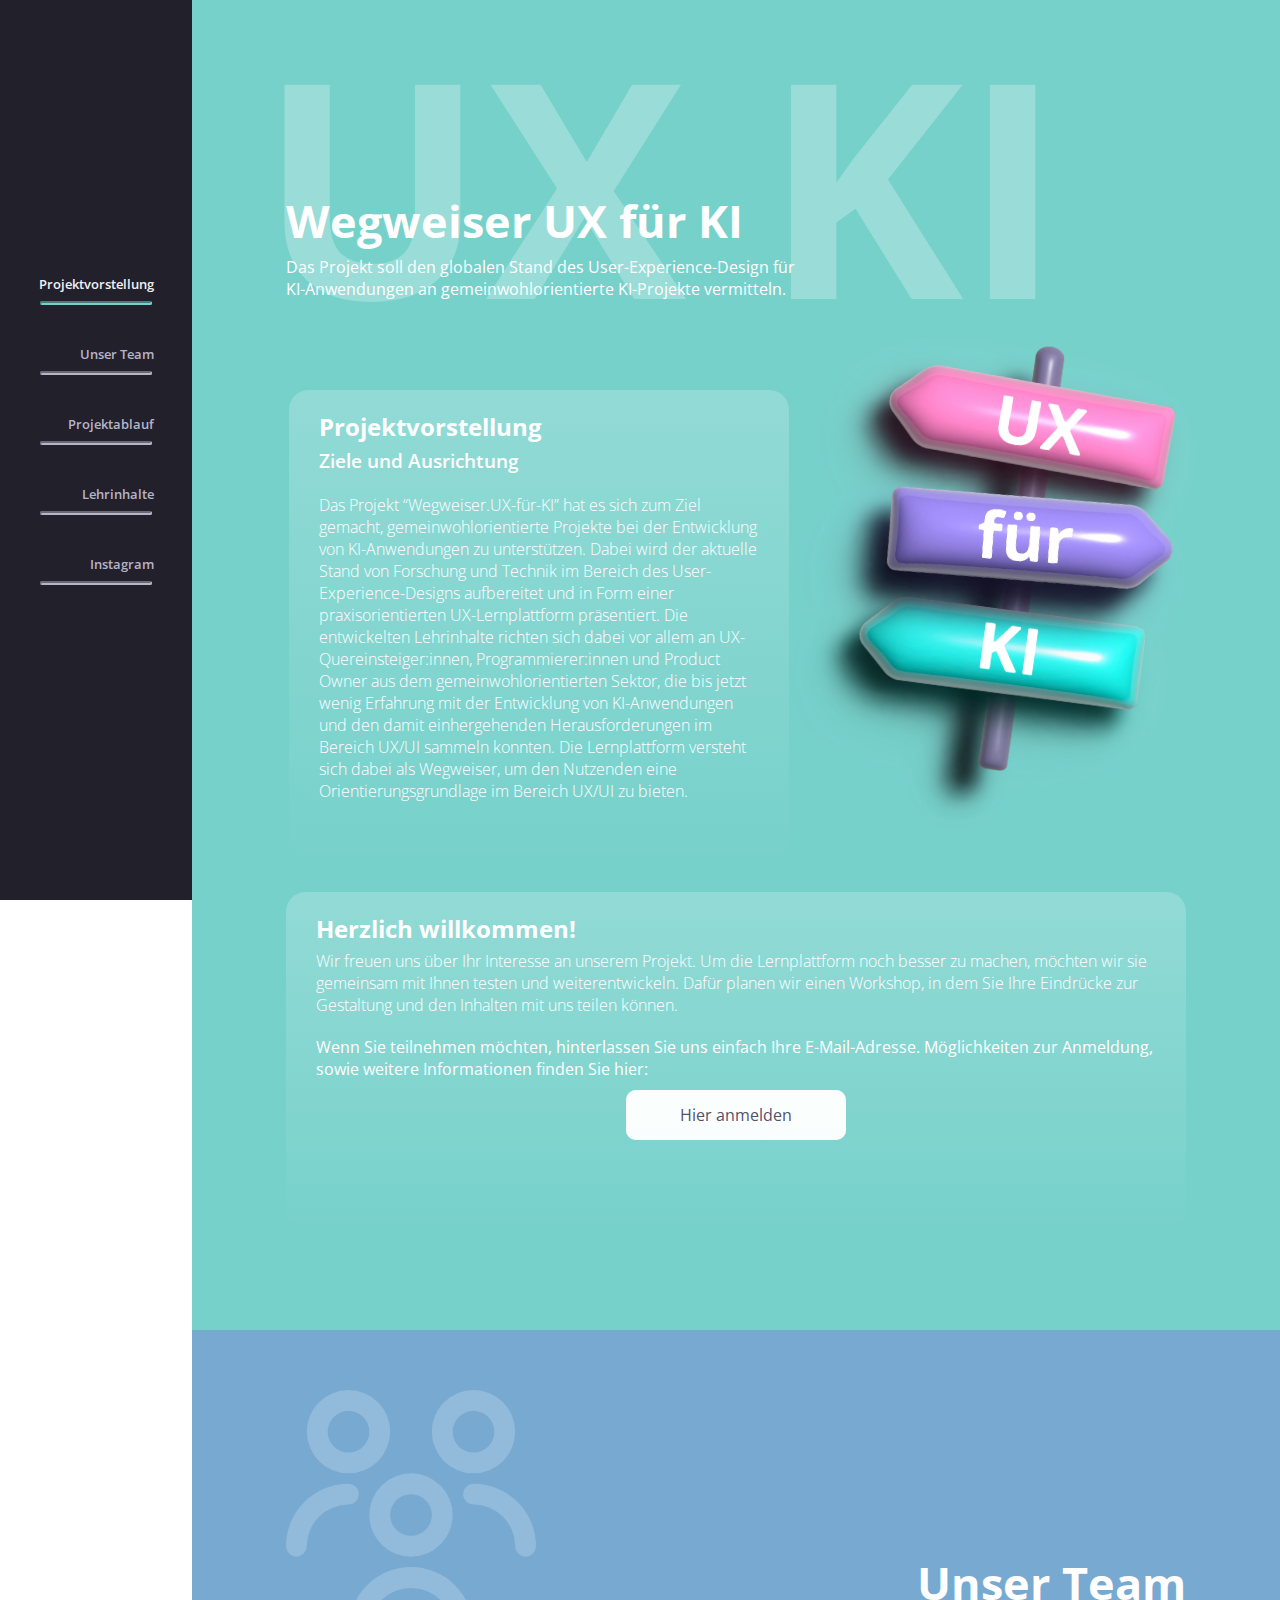
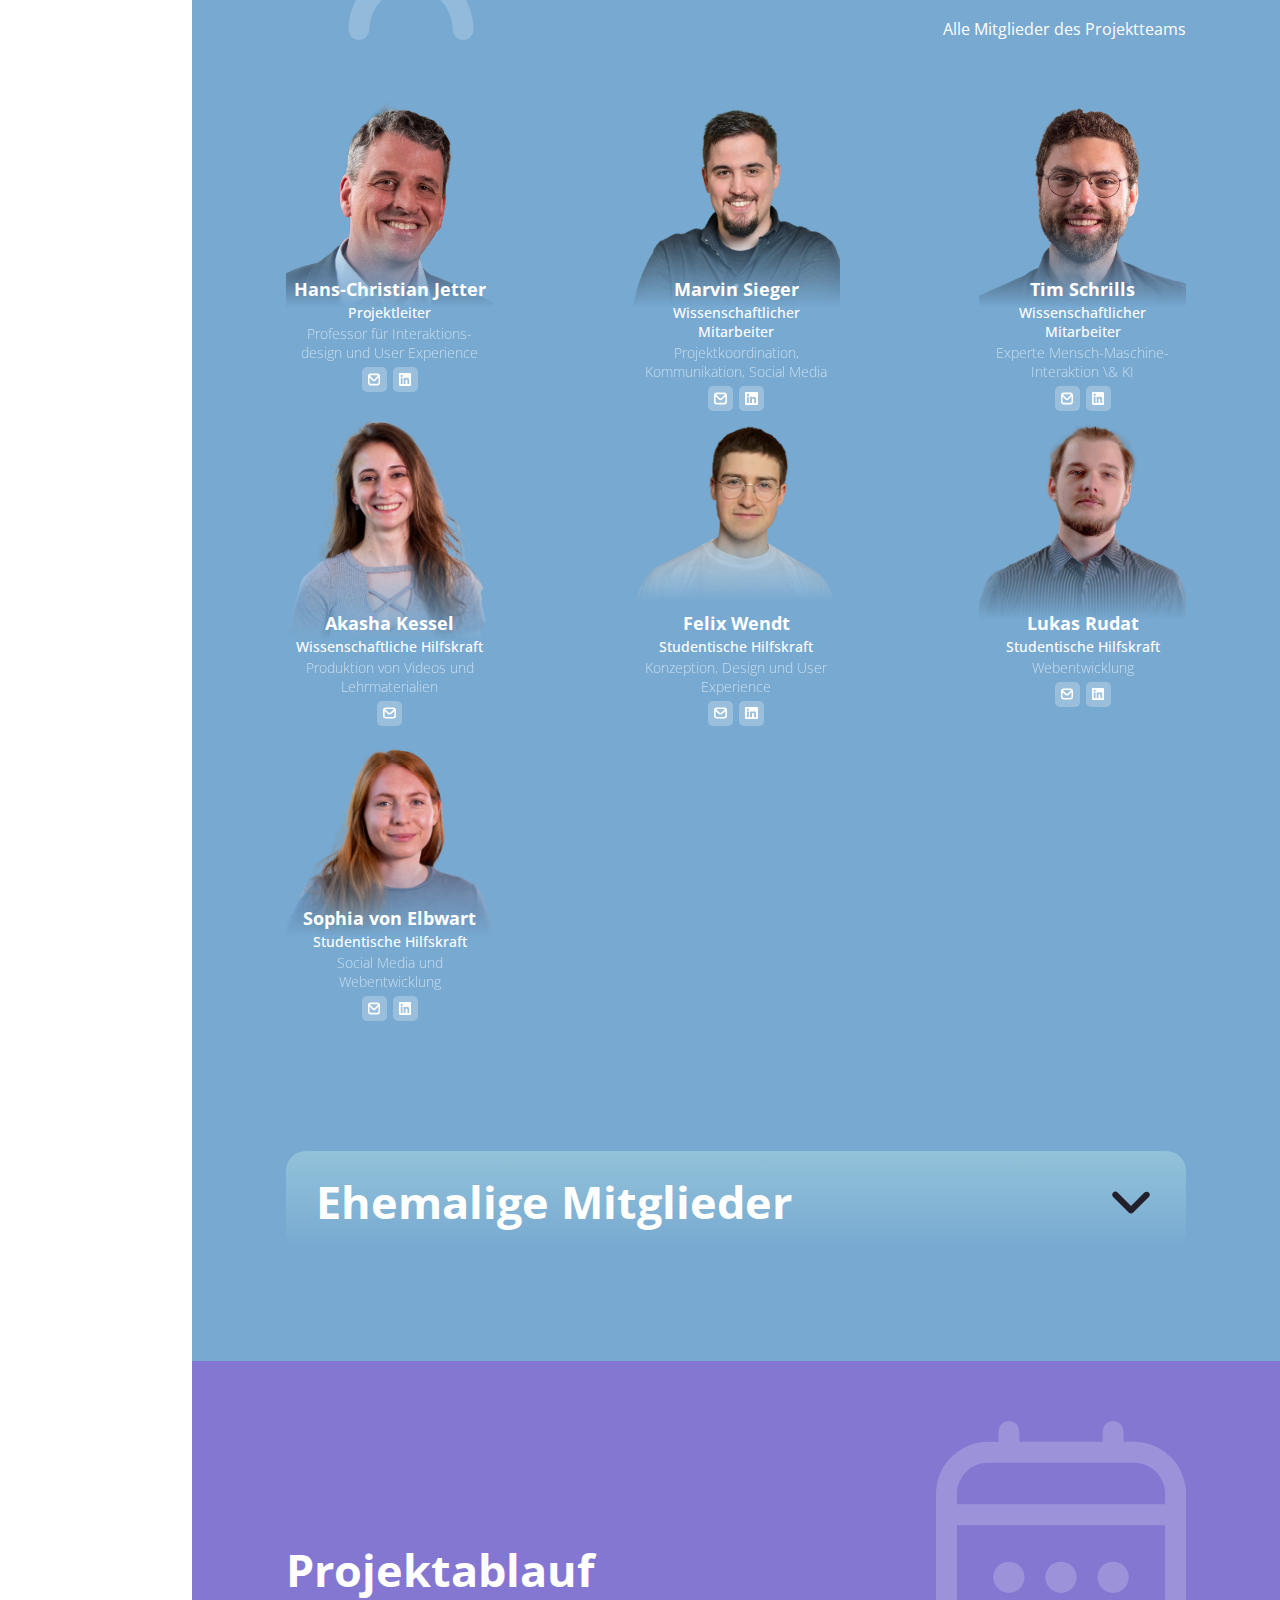
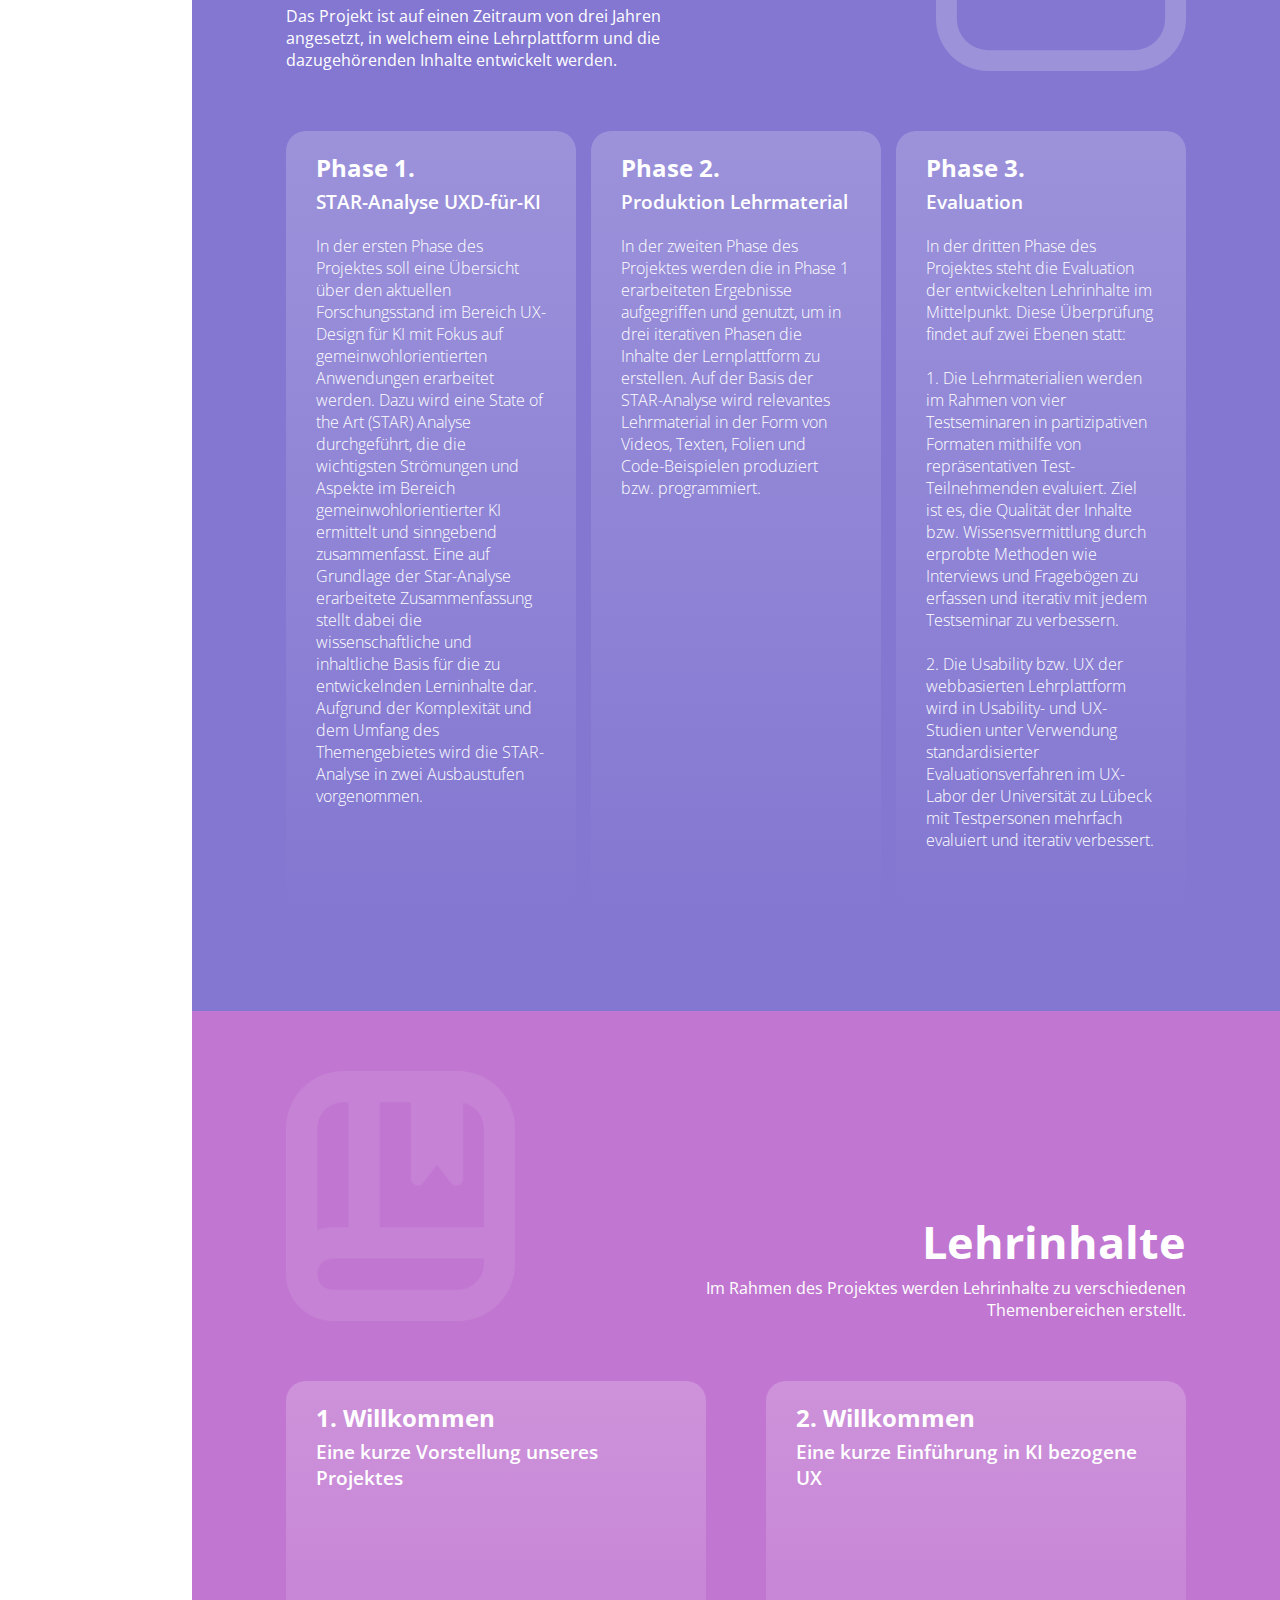
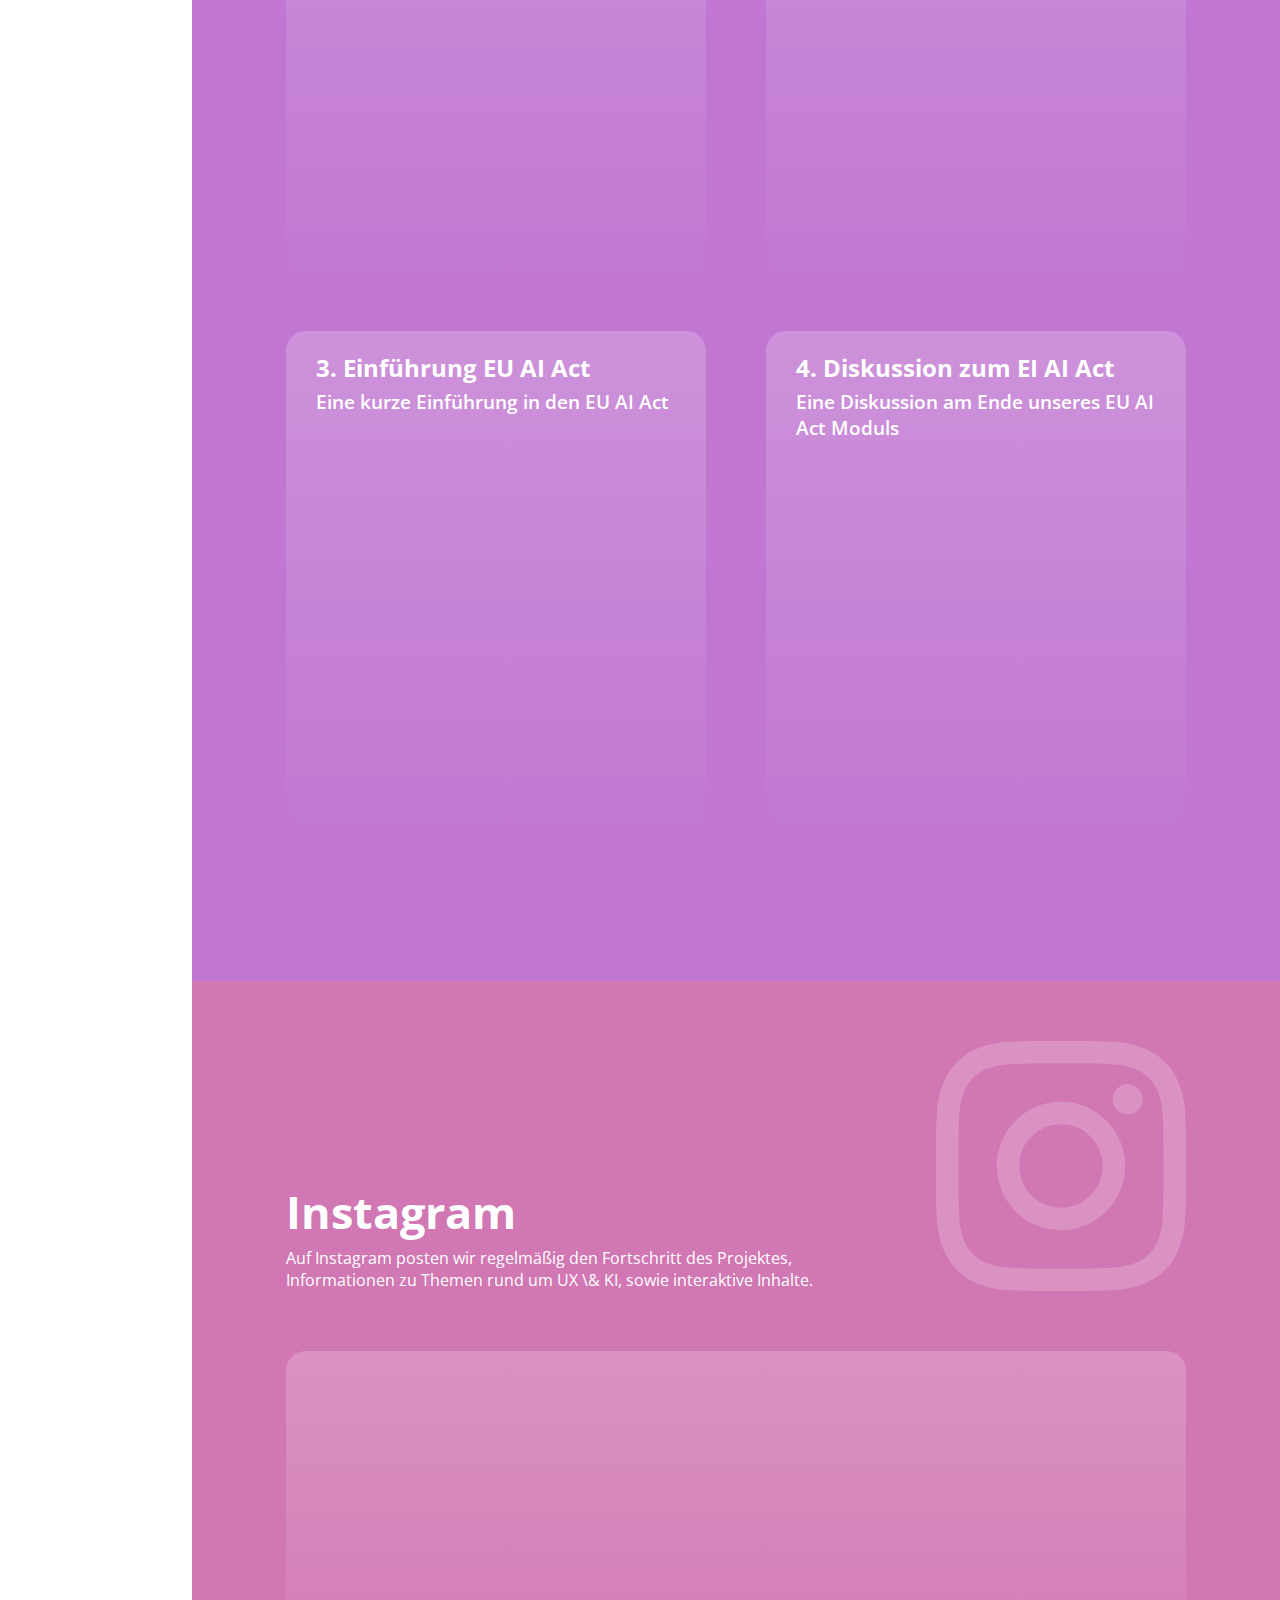
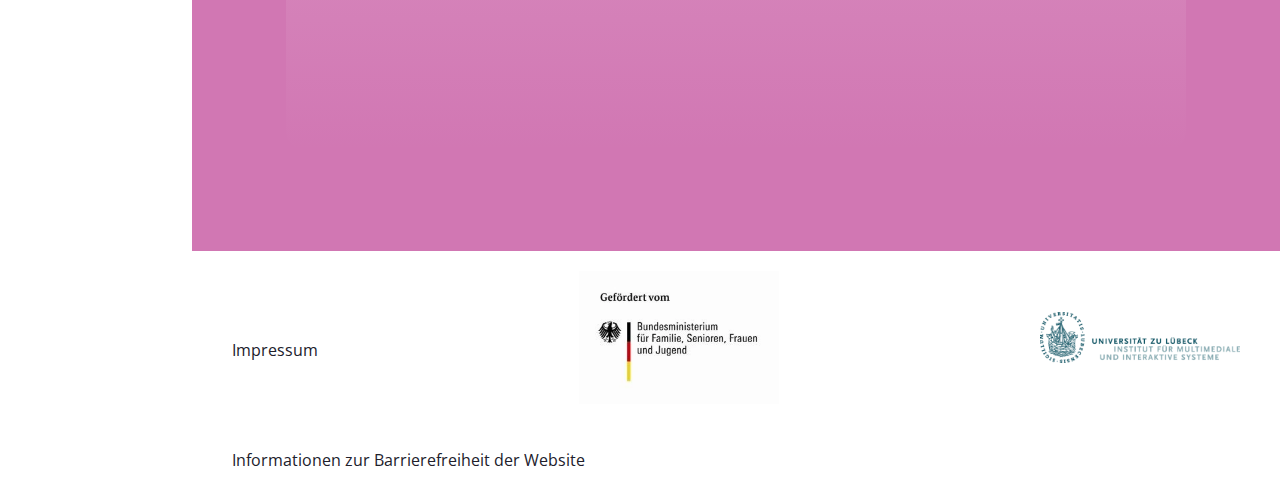
==== commit 9fbd7479: "change text and link for survey" ====
--- a/index.html
+++ b/index.html
@@ -117,43 +117,28 @@
               </div>
             </div>
             <div class="tile tile2">
-              <h2>Ihre Meinung ist entscheidend!</h2>
+              <h2>Herzlich willkommen!</h2>
               <p class="light">
-                Wir glauben fest daran, dass die besten Lösungen entstehen, wenn
-                die Menschen, die sie am meisten nutzen werden, von Anfang an
-                einbezogen werden. <br />
-                Deshalb suchen wir engagierte Teilnehmer:innen aus
-                gemeinwohlorientierten Organisationen und alle anderen, die an
-                gemeinwohlorientierten Projekten arbeiten, die uns mit ihrem
-                wertvollen Input beim Design unserer Lernplattform unterstützen.
-                <br />
-                Machen Sie mit und gestalten Sie die Zukunft des Lernens!
-                <br /><br />
+                Wir freuen uns über Ihr Interesse an unserem Projekt. Um die
+                Lernplattform noch besser zu machen, möchten wir sie gemeinsam
+                mit Ihnen testen und weiterentwickeln. Dafür planen wir einen
+                Workshop, in dem Sie Ihre Eindrücke zur Gestaltung und den
+                Inhalten mit uns teilen können.
               </p>
-              <p>
-                Teilnahme an der Umfrage für Mitarbeiter:innen und
-                Führungskräfte/Product Owner gemeinwohlorientierter
-                Organisationen:
+              <p style="margin-top: 20px">
+                Wenn Sie teilnehmen möchten, hinterlassen Sie uns einfach Ihre
+                E-Mail-Adresse. Möglichkeiten zur Anmeldung, sowie weitere
+                Informationen finden Sie hier:
               </p>
               <div class="row row2">
                 <a
                   class="button2"
-                  href="https://survey.imis.uni-luebeck.de/index.php/621547?lang=de"
+                  href="https://limesurvey.imis.uni-luebeck.de/index.php/951284?lang=de"
+                  target="_blank"
                   type="button">
-                  <p>Für Mitarbeiter:innen</p>
+                  <p>Hier anmelden</p>
                 </a>
-                <a
-                  class="button2"
-                  href="https://survey.imis.uni-luebeck.de/index.php/437783?lang=de"
-                  type="button">
-                  <p>Für Führungskräfte</p>
-                </a>
-              </div>
-              <p class="light">
-                Gemeinsam schaffen wir eine Lernplattform, die einen positiven
-                Einfluss auf die Arbeit gemeinwohlorientierter Projekte hat.
-                Vielen Dank für Ihre Unterstützung!
-              </p>
+              </div>
             </div>
           </div>
         </div>
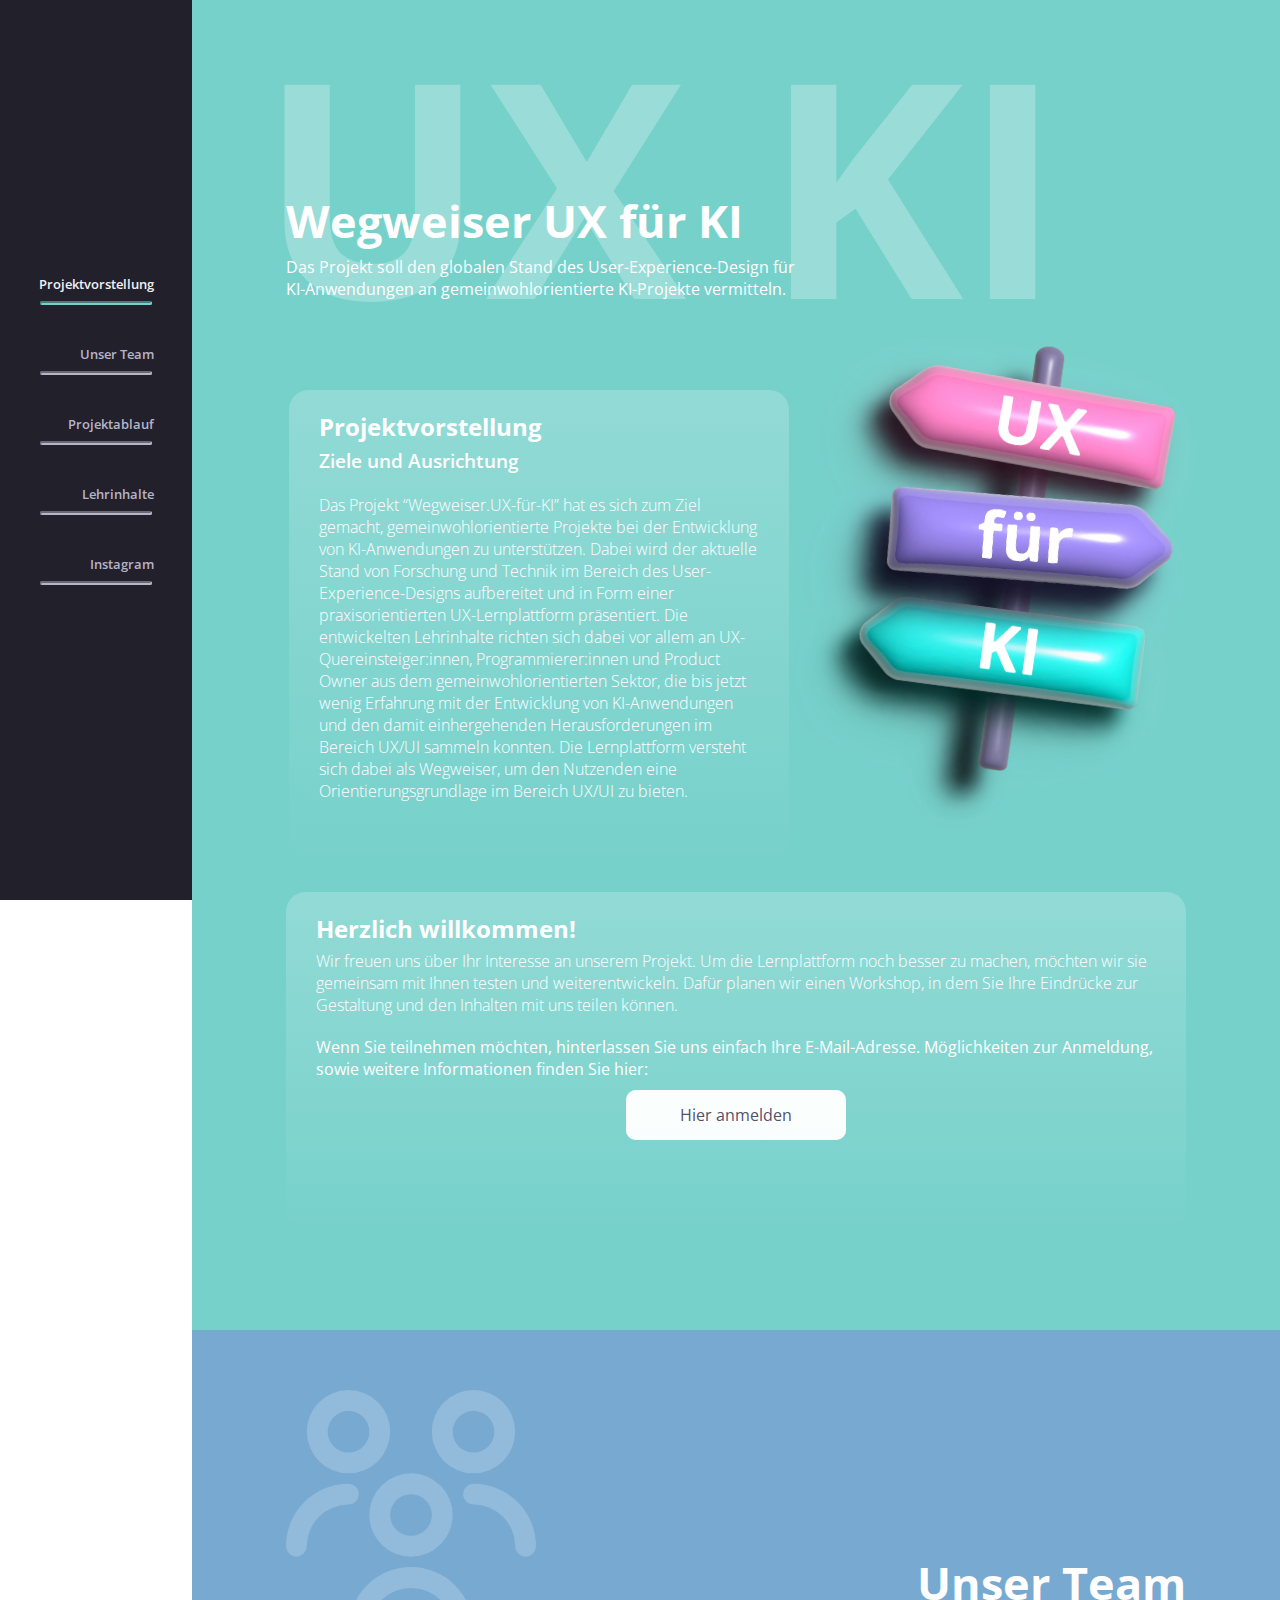
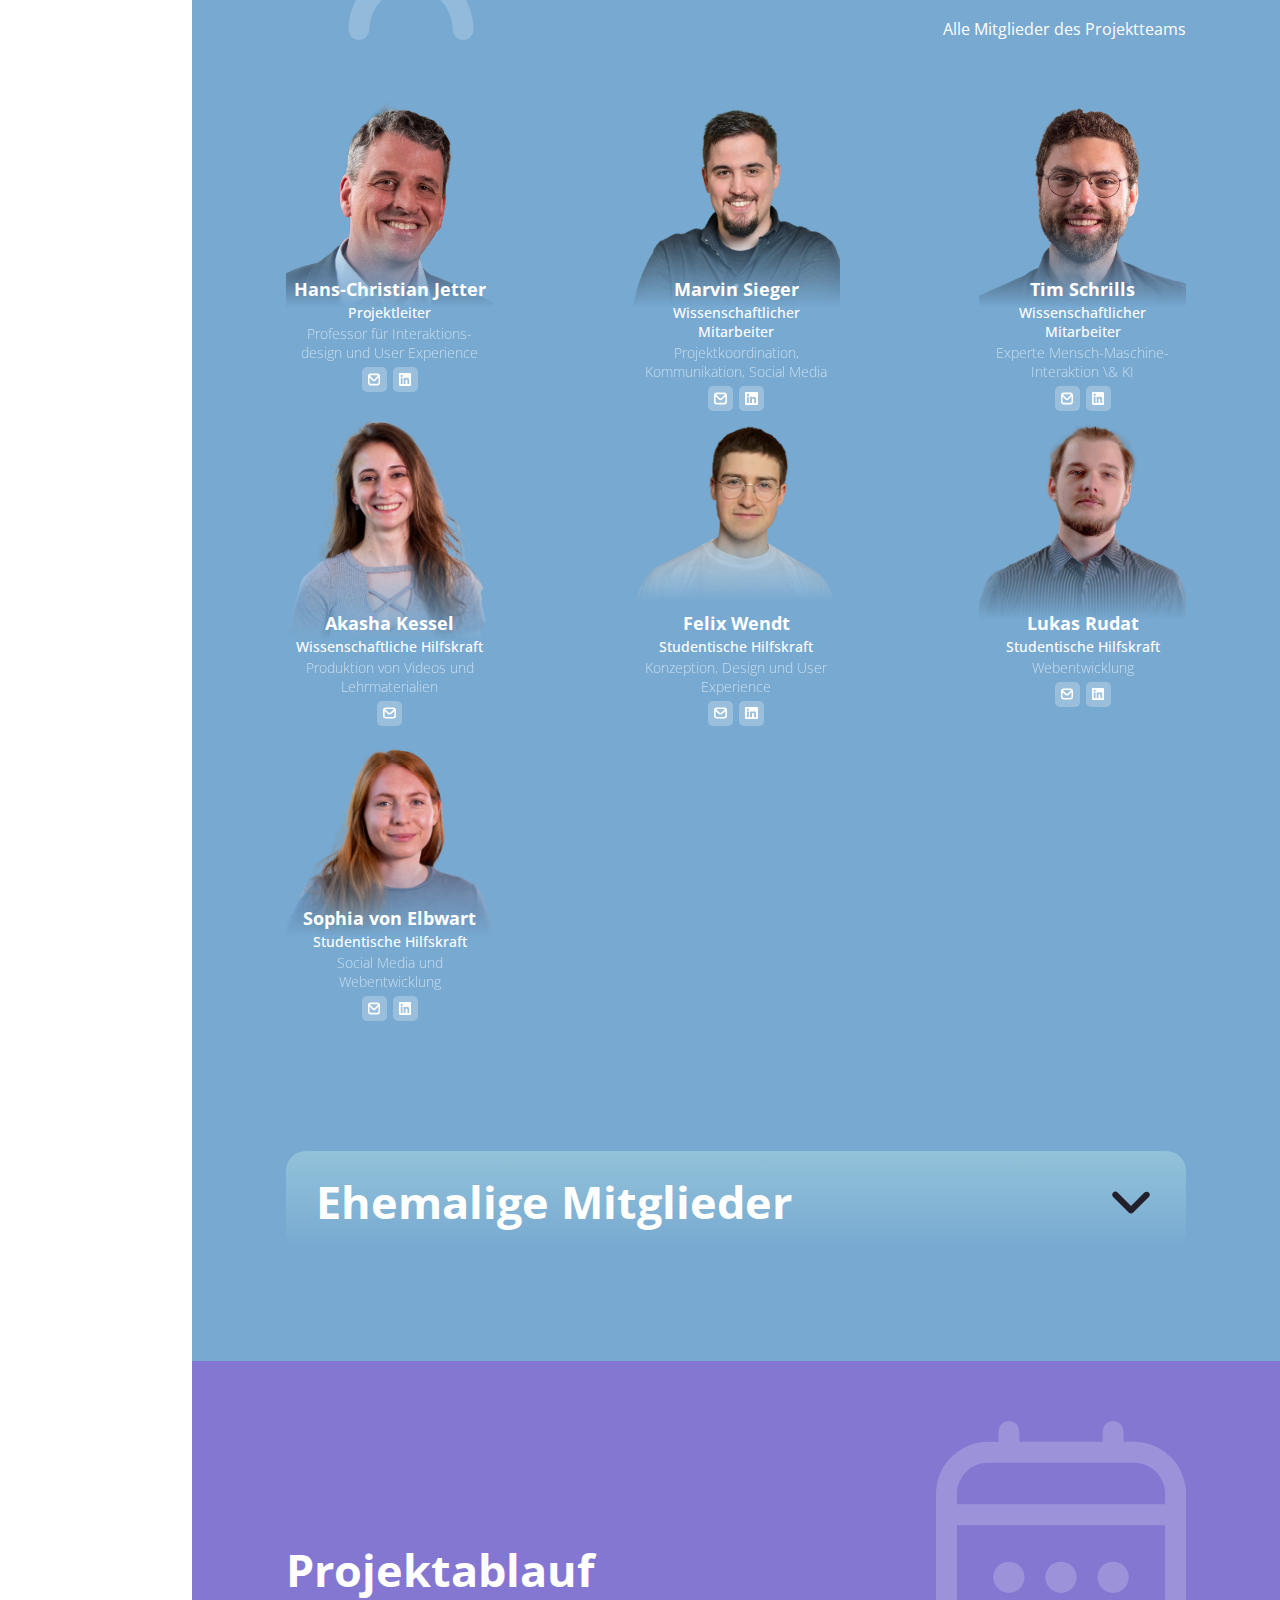
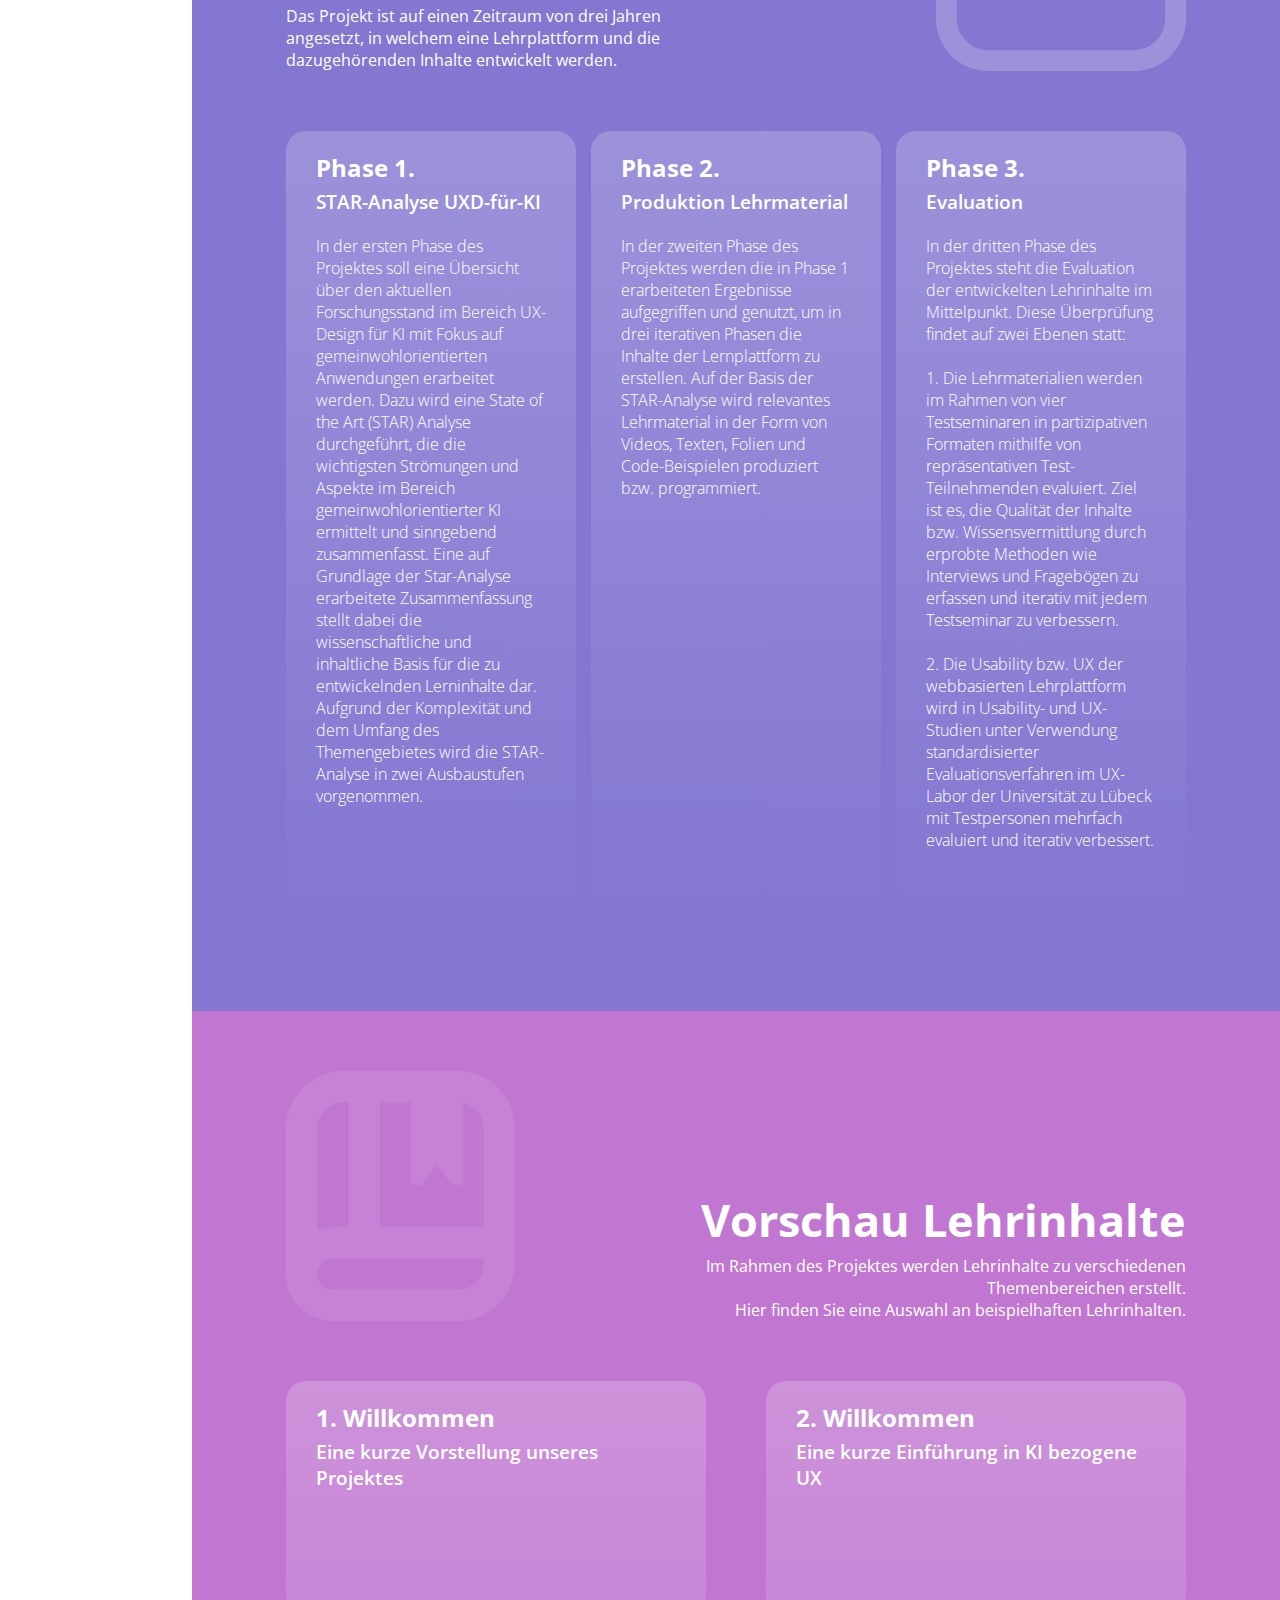
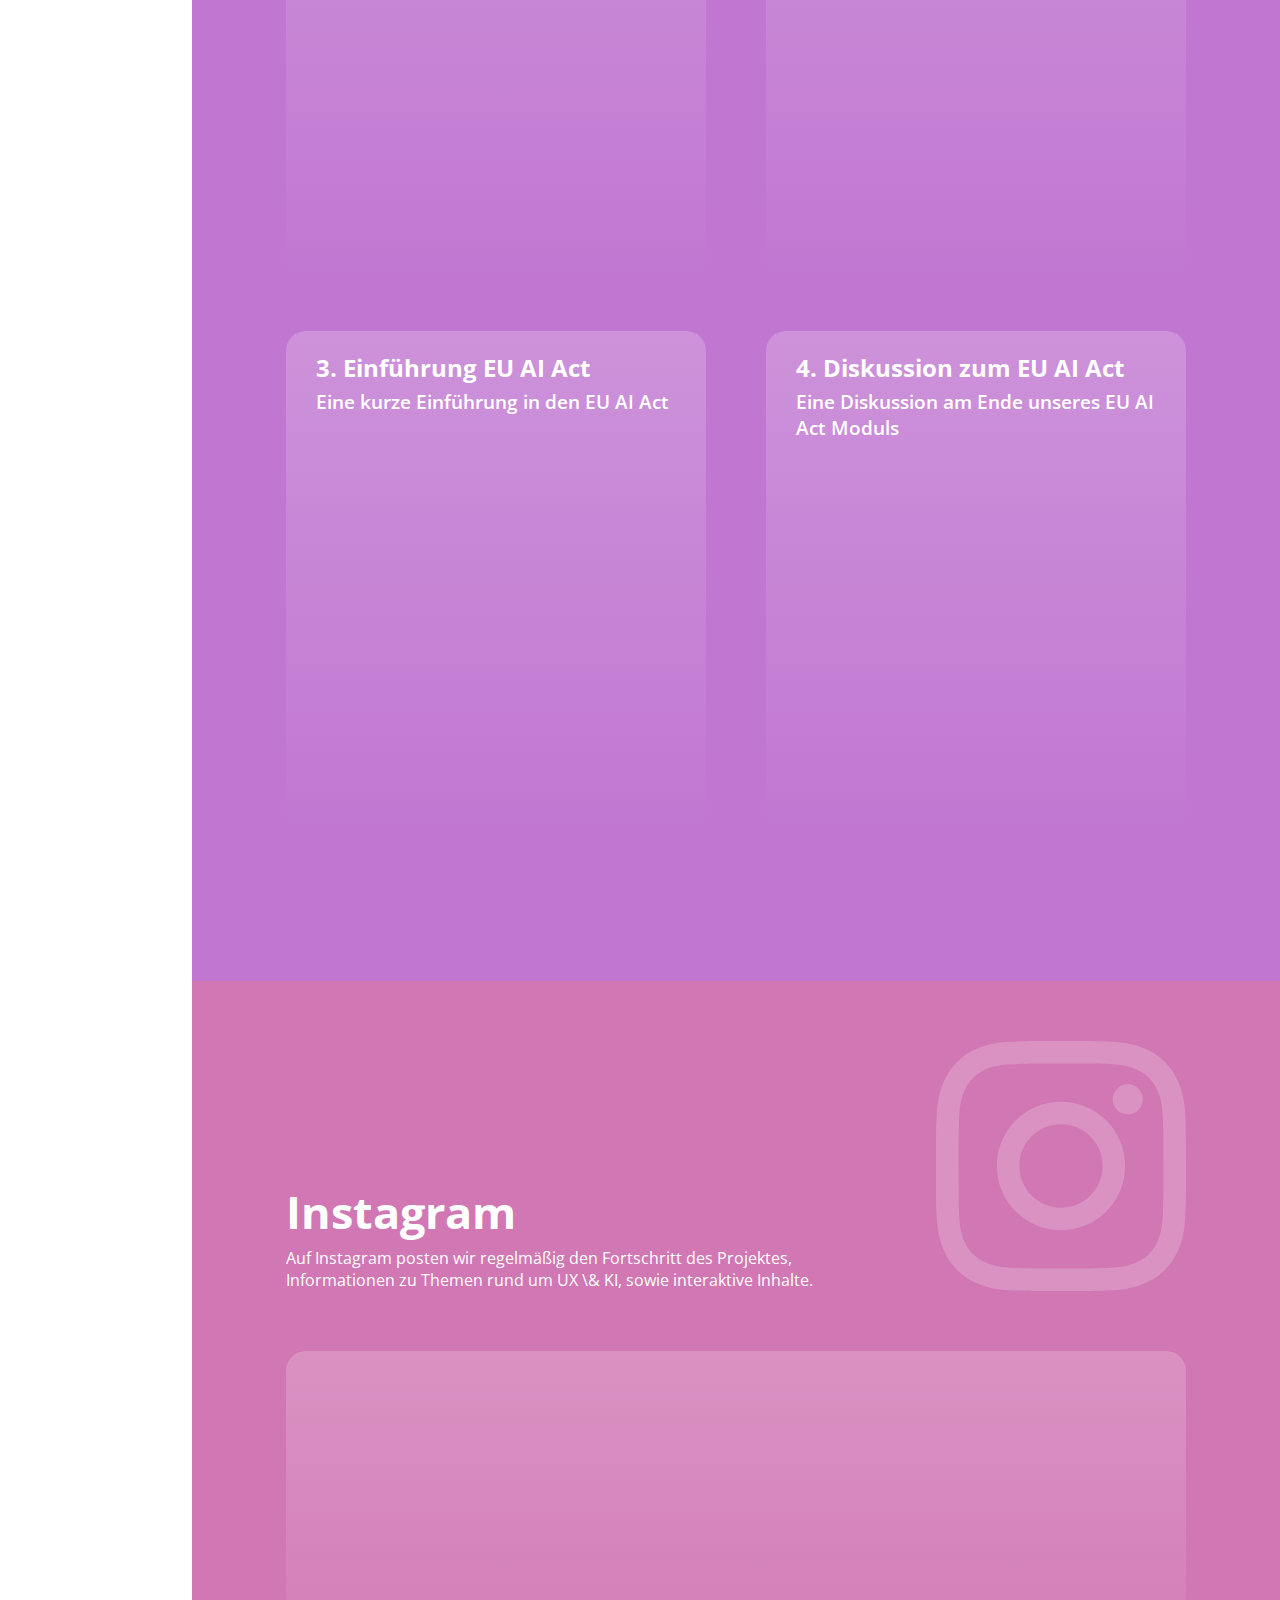
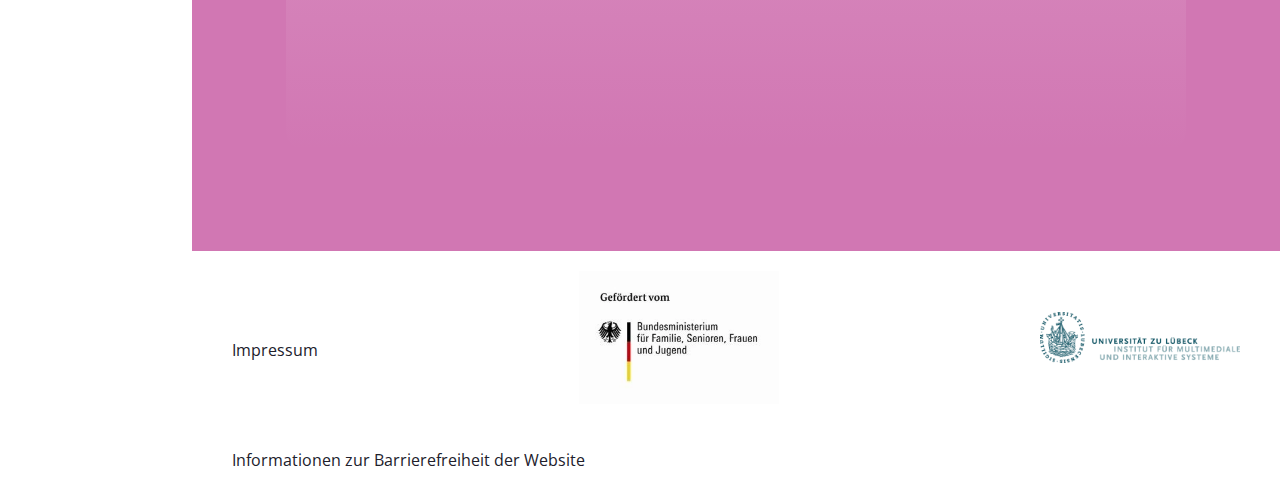
==== commit fa162288: "adjust distance and styling" ====
--- a/index.html
+++ b/index.html
@@ -525,11 +525,13 @@
                 <img src="images/books2.webp" alt="Buch-Icon" />
               </div>
               <div class="text-right">
-                <h1>Lehrinhalte</h1>
+                <h1>Vorschau Lehrinhalte</h1>
                 <p>
                   Im Rahmen des Projektes werden Lehrinhalte zu verschiedenen
                   <br />
                   Themenbereichen erstellt.
+                  <br />
+                  Hier finden Sie eine Auswahl an beispielhaften Lehrinhalten.
                 </p>
               </div>
             </div>
@@ -571,11 +573,11 @@
                   </div>
                 </div>
                 <div class="tile tile1">
-                  <h2>4. Diskussion zum EI AI Act</h2>
+                  <h2>4. Diskussion zum EU AI Act</h2>
                   <h3>Eine Diskussion am Ende unseres EU AI Act Moduls</h3>
                   <div class="video-wrapper">
                     <iframe
-                      src="https://www.youtube-nocookie.com/embed/PZAkt-EuKn0?si=g-hnbptFXBW6kajx&amp;rel=0&amp;modestbranding=1"
+                      src="https://www.youtube-nocookie.com/embed/076omxJ2CBY?rel=0&modestbranding=1"
                       title="EU AI Act Diskussion"
                       allowfullscreen>
                     </iframe>
--- a/media_queries.css
+++ b/media_queries.css
@@ -220,6 +220,18 @@
     margin-bottom: 100px;
   }
 
+  #section2 .row {
+    display: flex;
+    flex-direction: column;
+    justify-content: center;
+    align-items: center;
+  }
+
+  #section2 .row1 {
+    flex-direction: row;
+    justify-content: space-between;
+  }
+
   #section2 .row2 {
     margin-bottom: 40px;
   }
@@ -245,6 +257,10 @@
     flex-wrap: wrap;
   }
 
+  .expanded {
+    max-height: none;
+  }
+
   #section2 .info p {
     font-size: 13px;
   }
@@ -254,9 +270,9 @@
   }
 
   #section2 .image-card {
-    width: 42%;
-    max-width: 42%;
-    margin-bottom: 130px;
+    width: 60%;
+    max-width: 60%;
+    margin-bottom: 100px;
   }
 
   .lastMemberHeader,
@@ -442,6 +458,12 @@
     margin-bottom: 100px;
   }
 
+  #section2 .image-card {
+    width: 60%;
+    max-width: 60%;
+    margin-bottom: 150px;
+  }
+
   #section3 .col {
     width: 80%;
   }
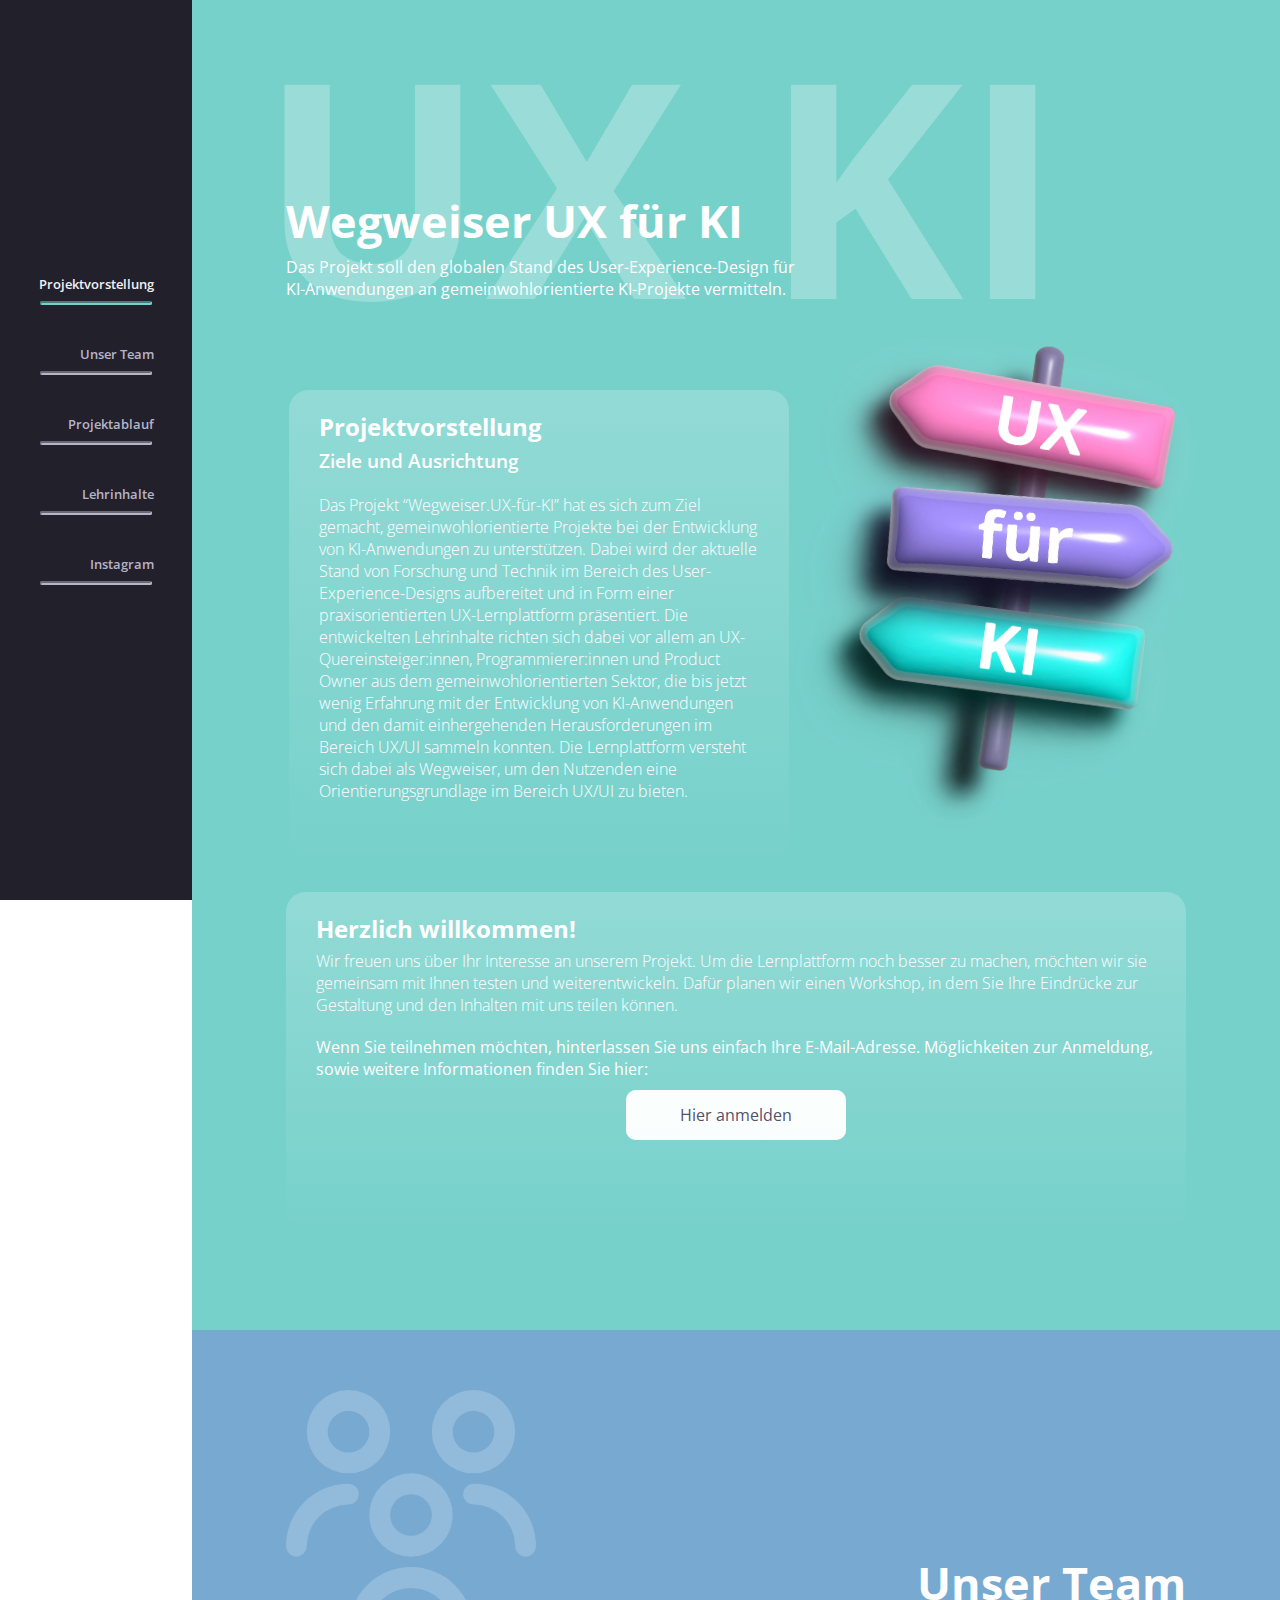
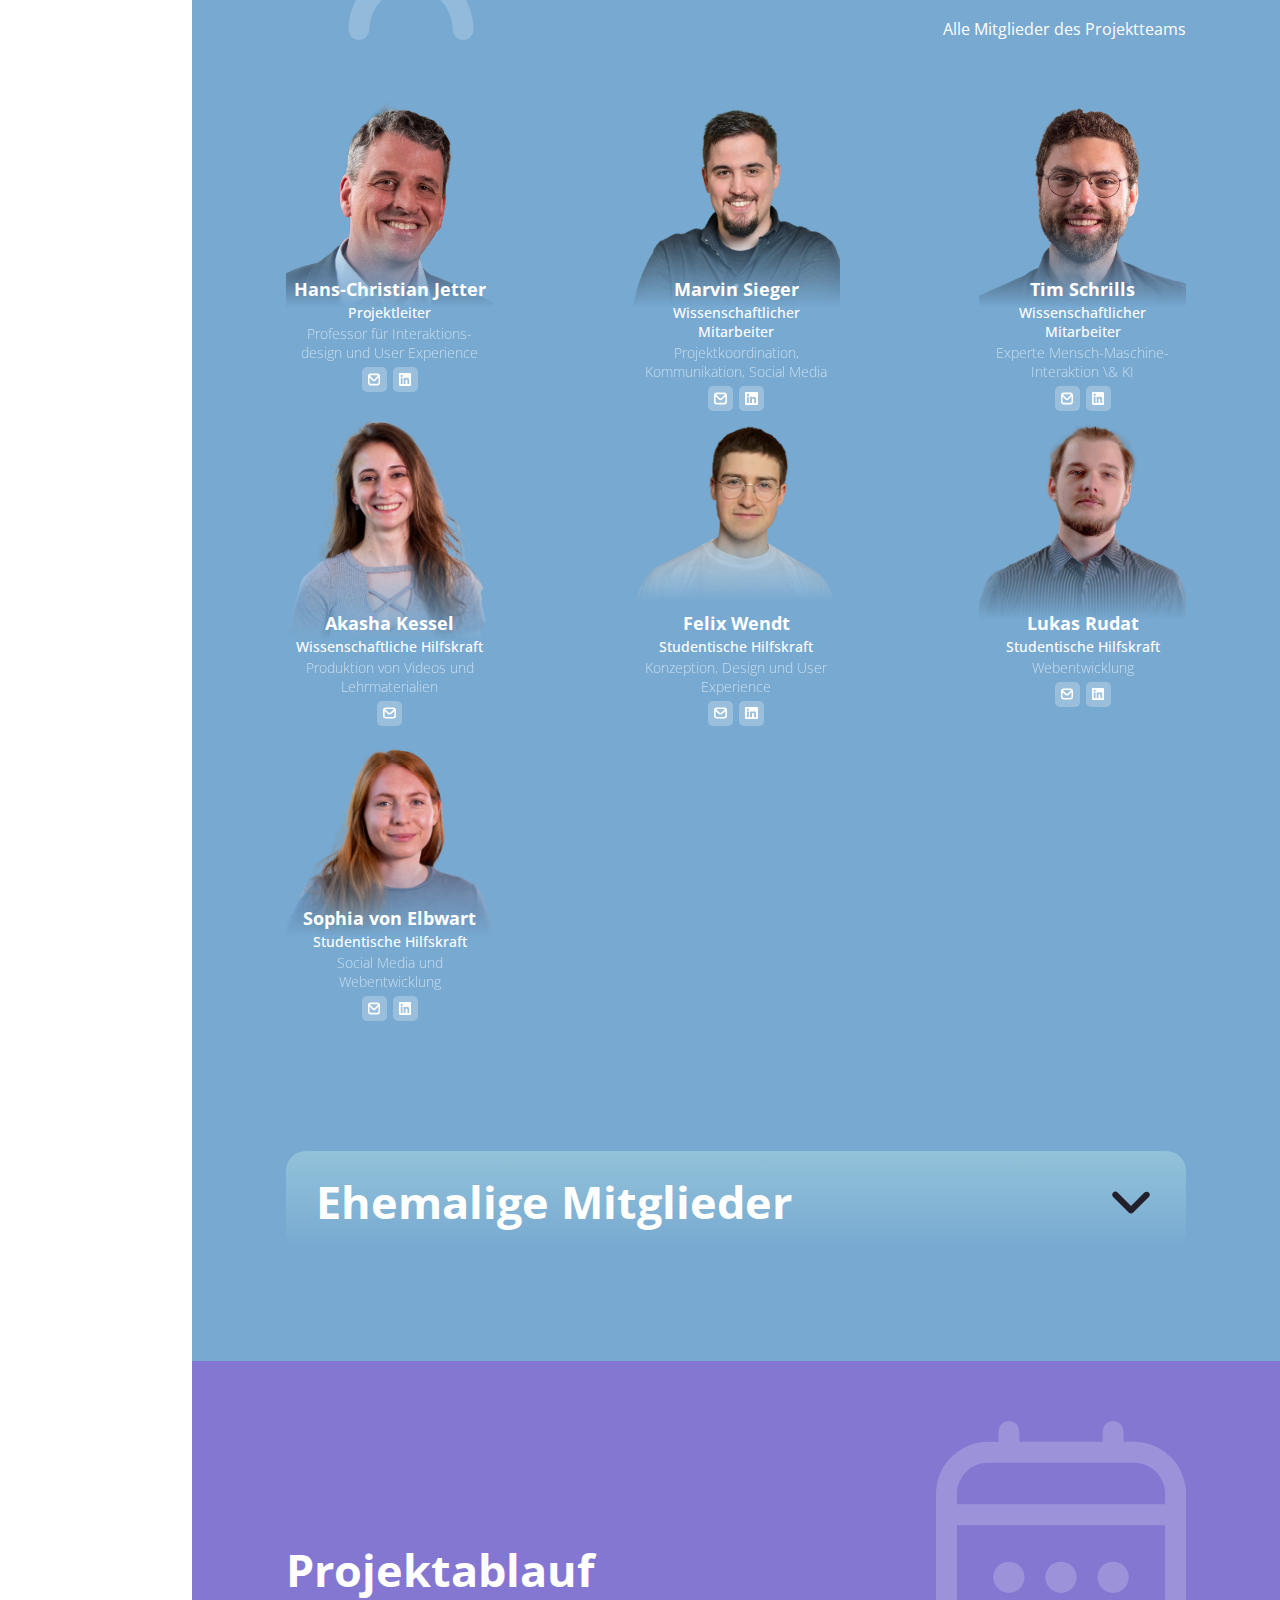
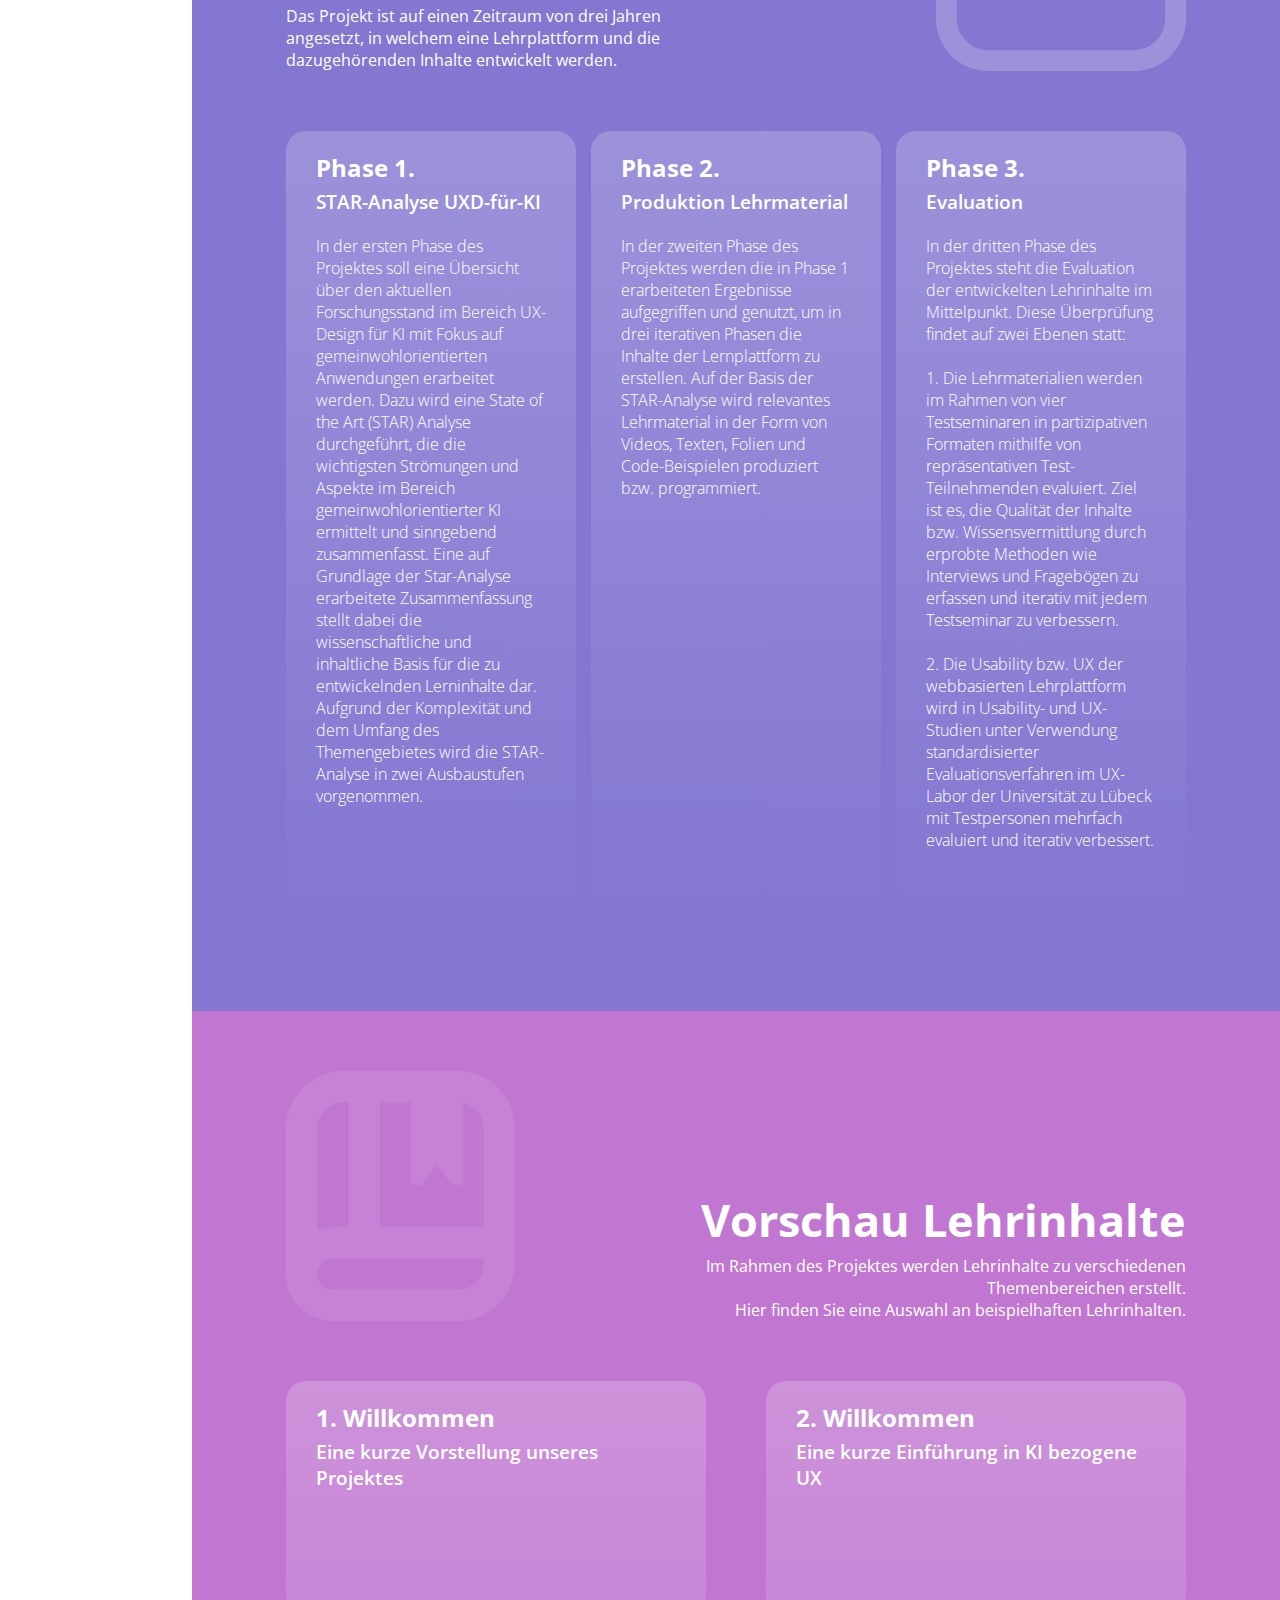
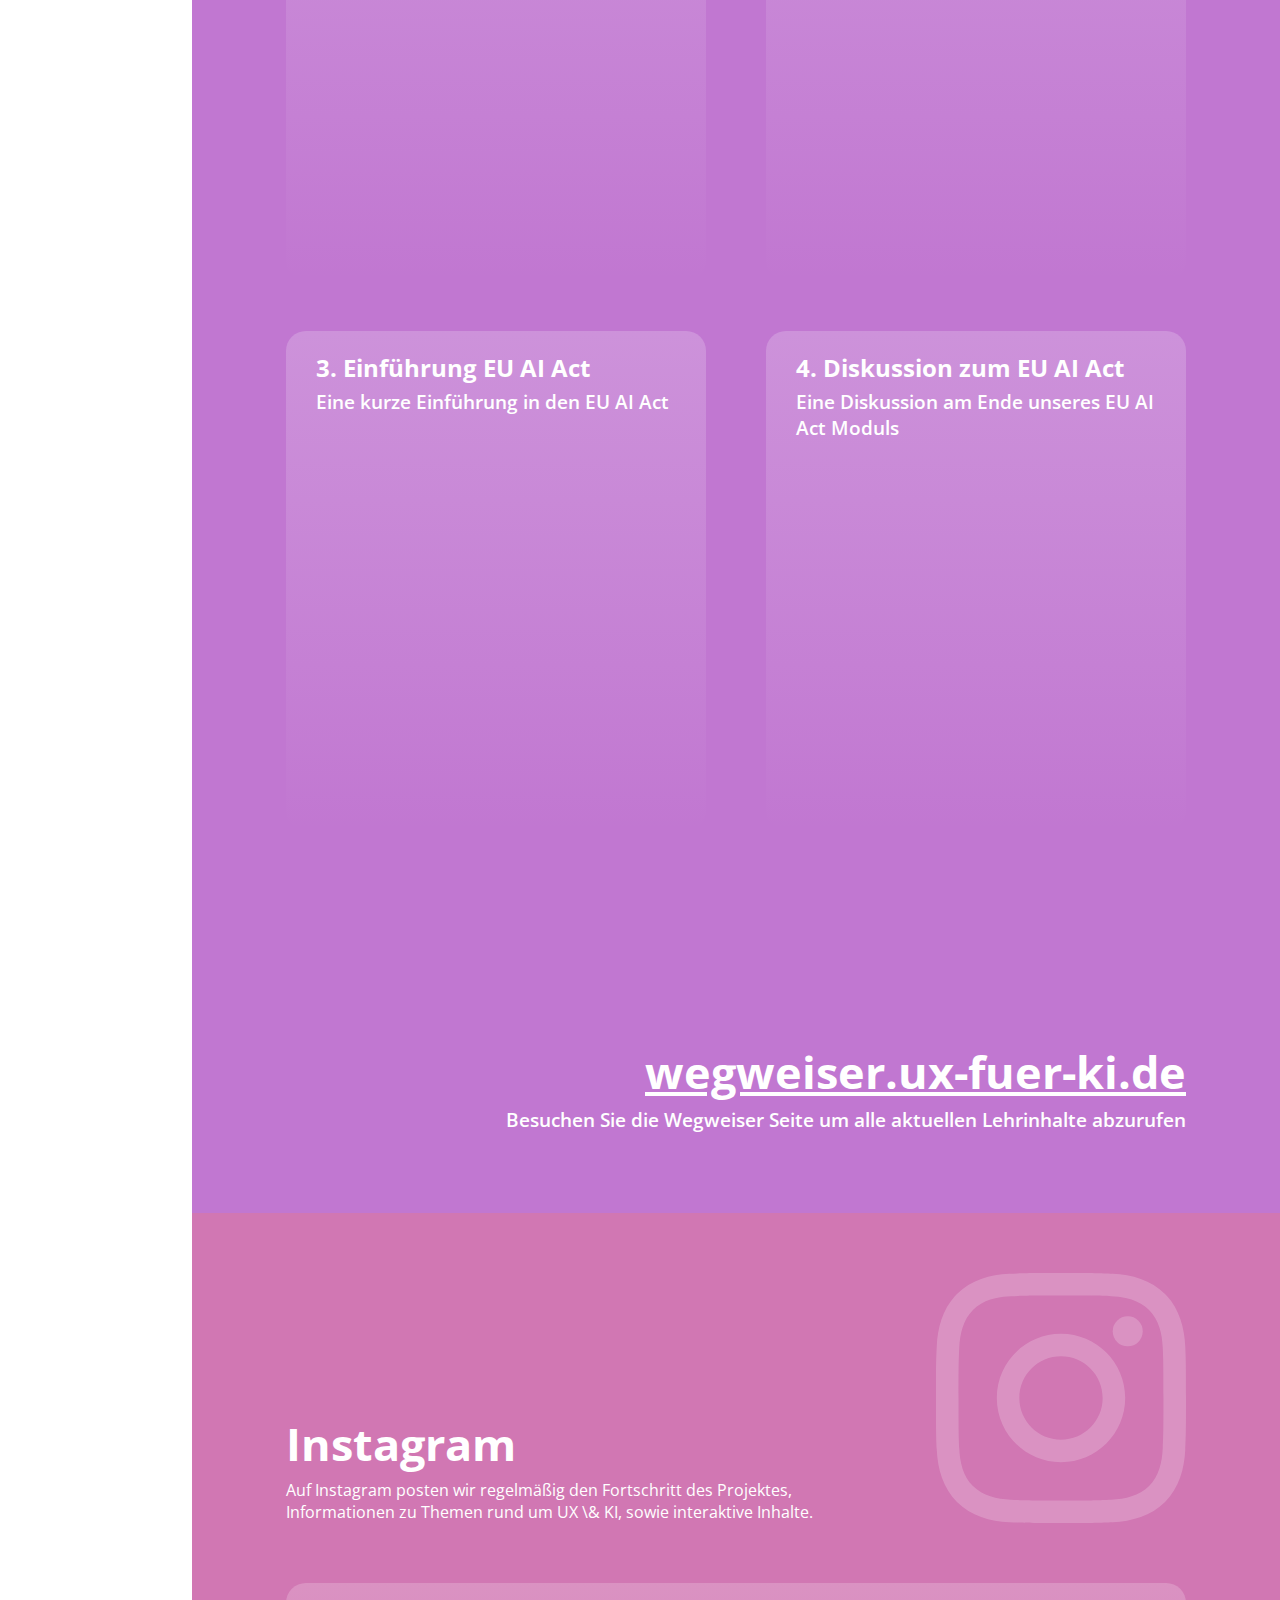
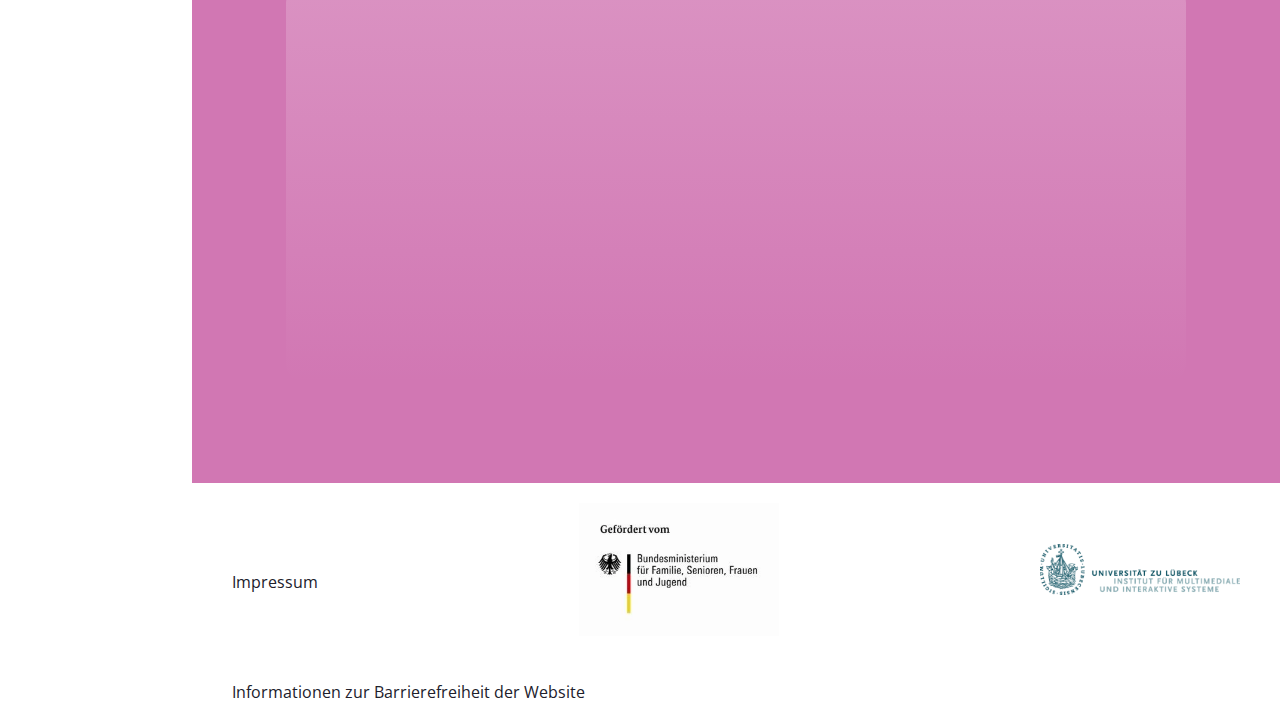
==== commit 6a0cffa8: "add wegweiser link" ====
--- a/index.html
+++ b/index.html
@@ -585,6 +585,17 @@
                 </div>
               </div>
             </div>
+            <div class="row row1" style="flex-direction: column">
+              <h1 class="wegweiserLink">
+                <a href="https://wegweiser.ux-fuer-ki.de/" target="_blank"
+                  >wegweiser.ux-fuer-ki.de</a
+                >
+              </h1>
+              <h3>
+                Besuchen Sie die Wegweiser Seite um alle aktuellen Lehrinhalte
+                abzurufen
+              </h3>
+            </div>
           </div>
         </div>
         <div class="content-background" id="section5">
--- a/style.css
+++ b/style.css
@@ -915,3 +915,12 @@
   display: flex;
   flex-direction: row;
 }
+
+.wegweiserLink a {
+  color: white;
+  transition: all 0.3s ease-in-out;
+}
+
+.wegweiserLink a:hover {
+  color: #77d1cb;
+}
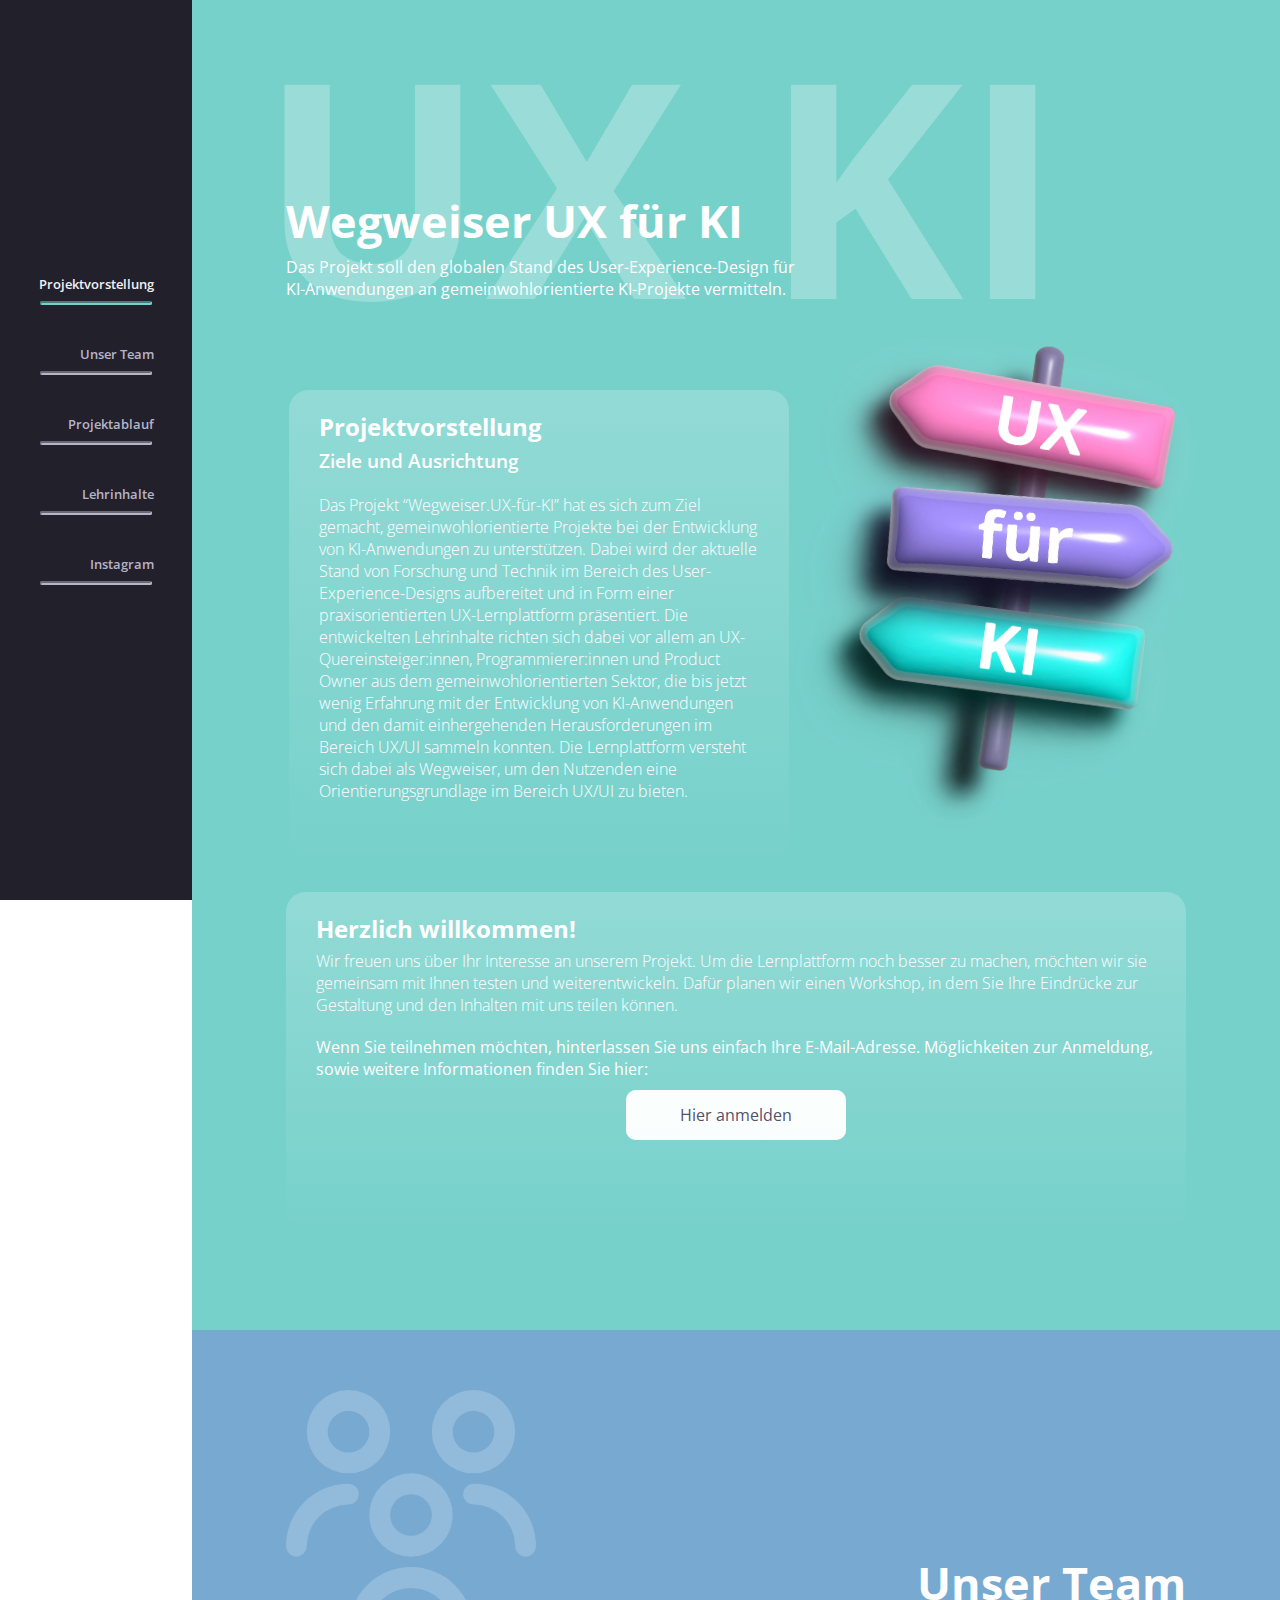
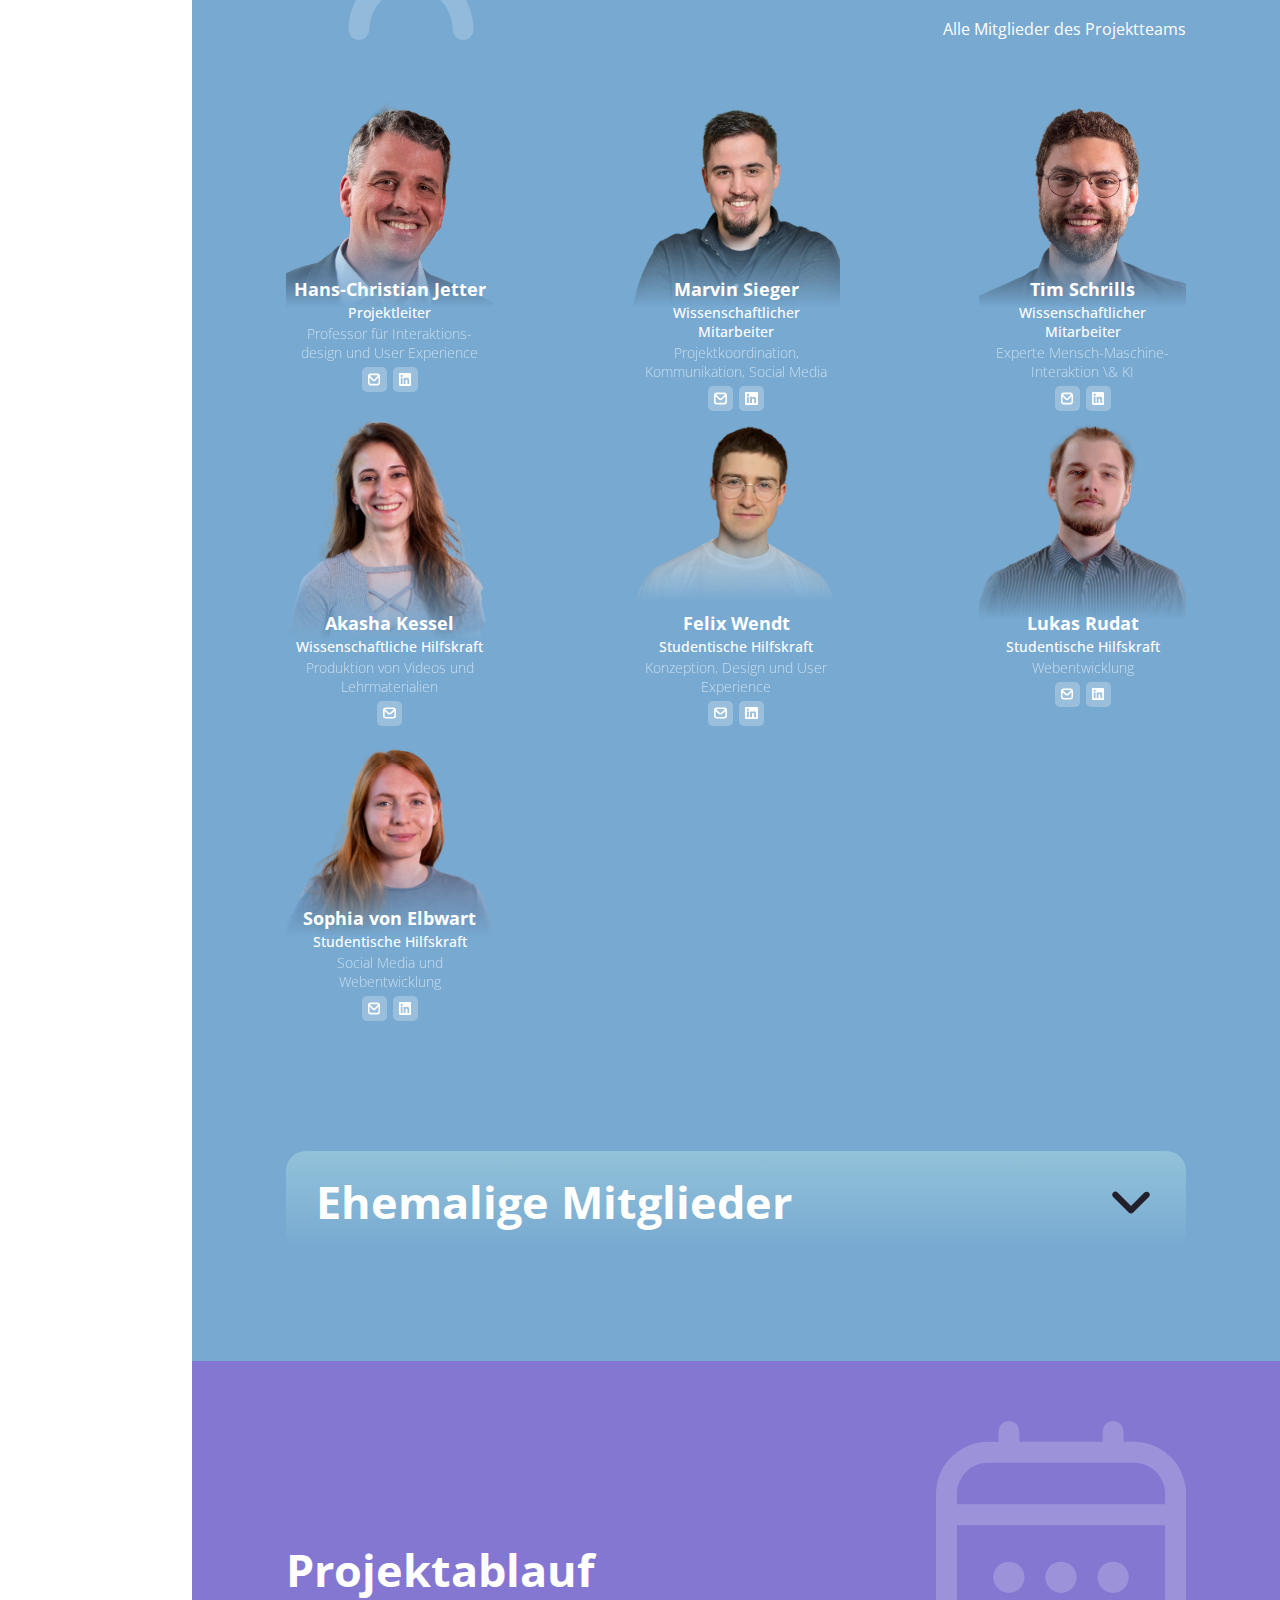
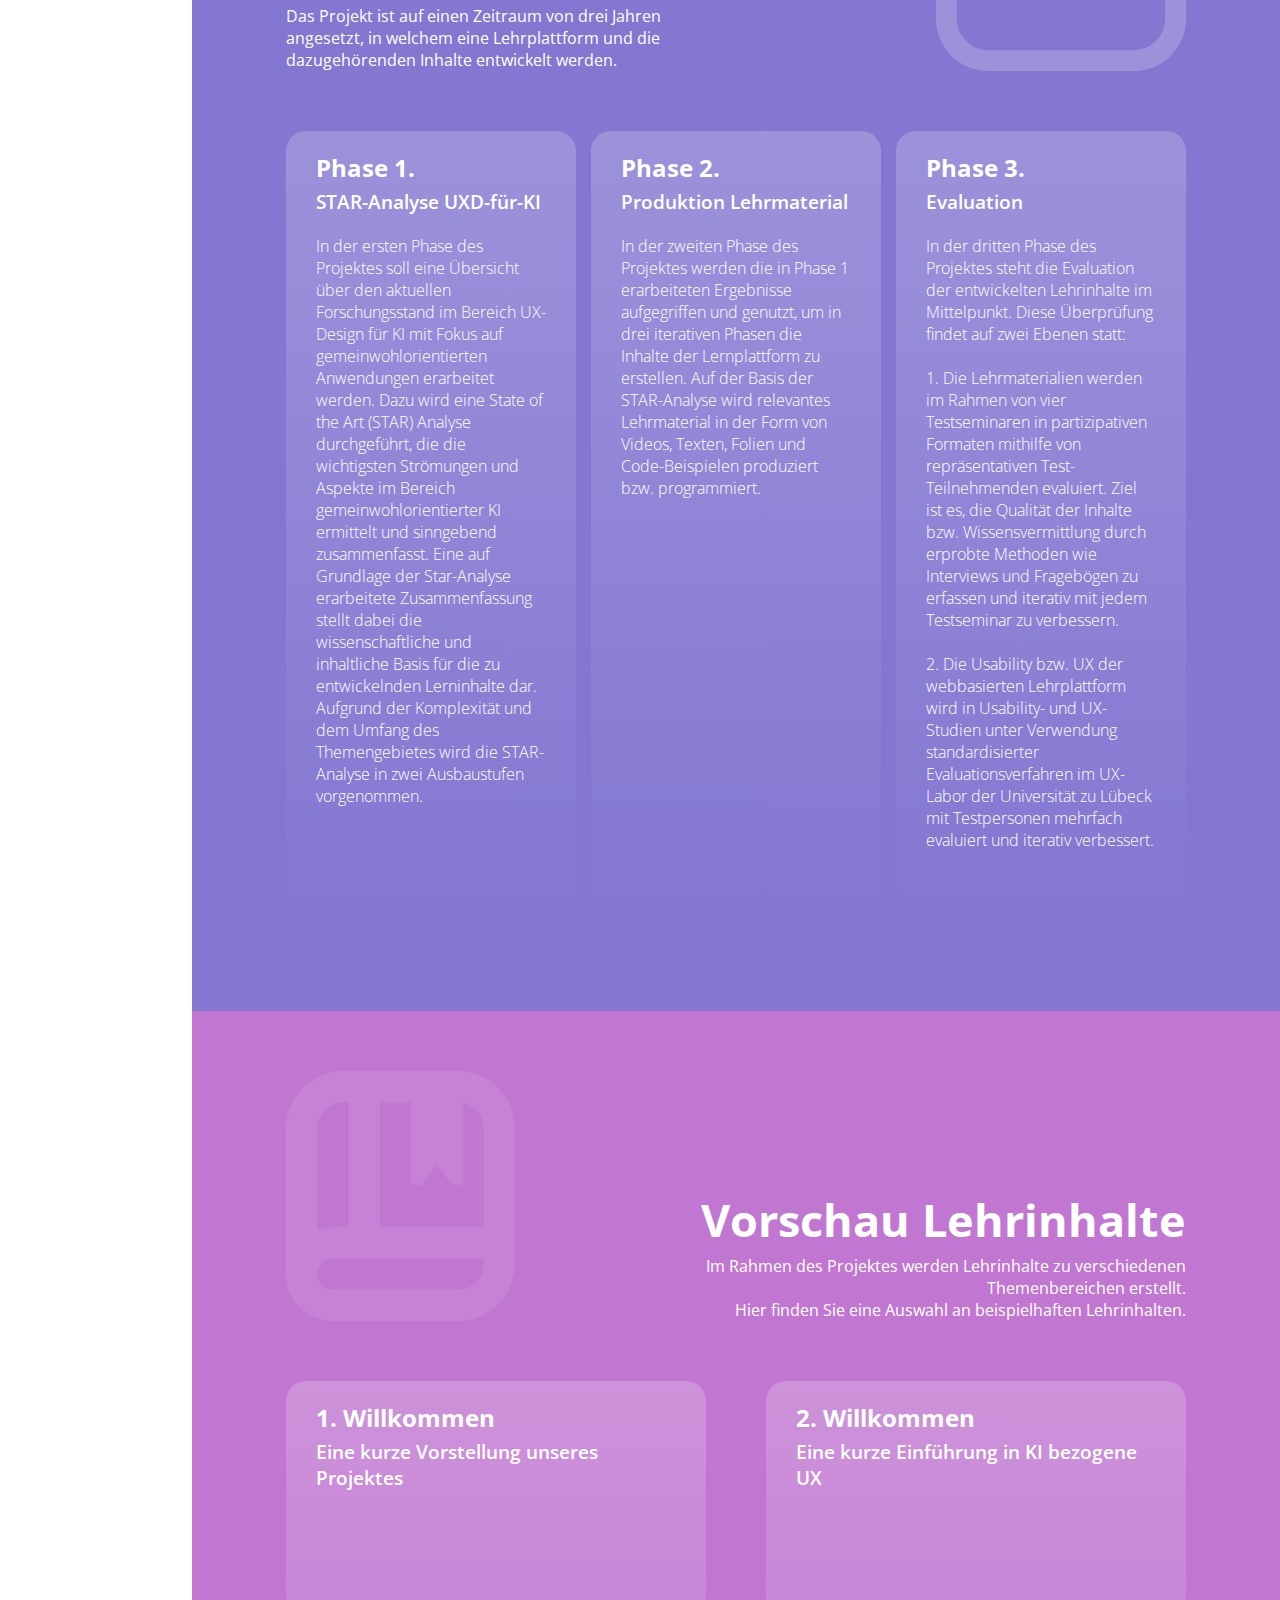
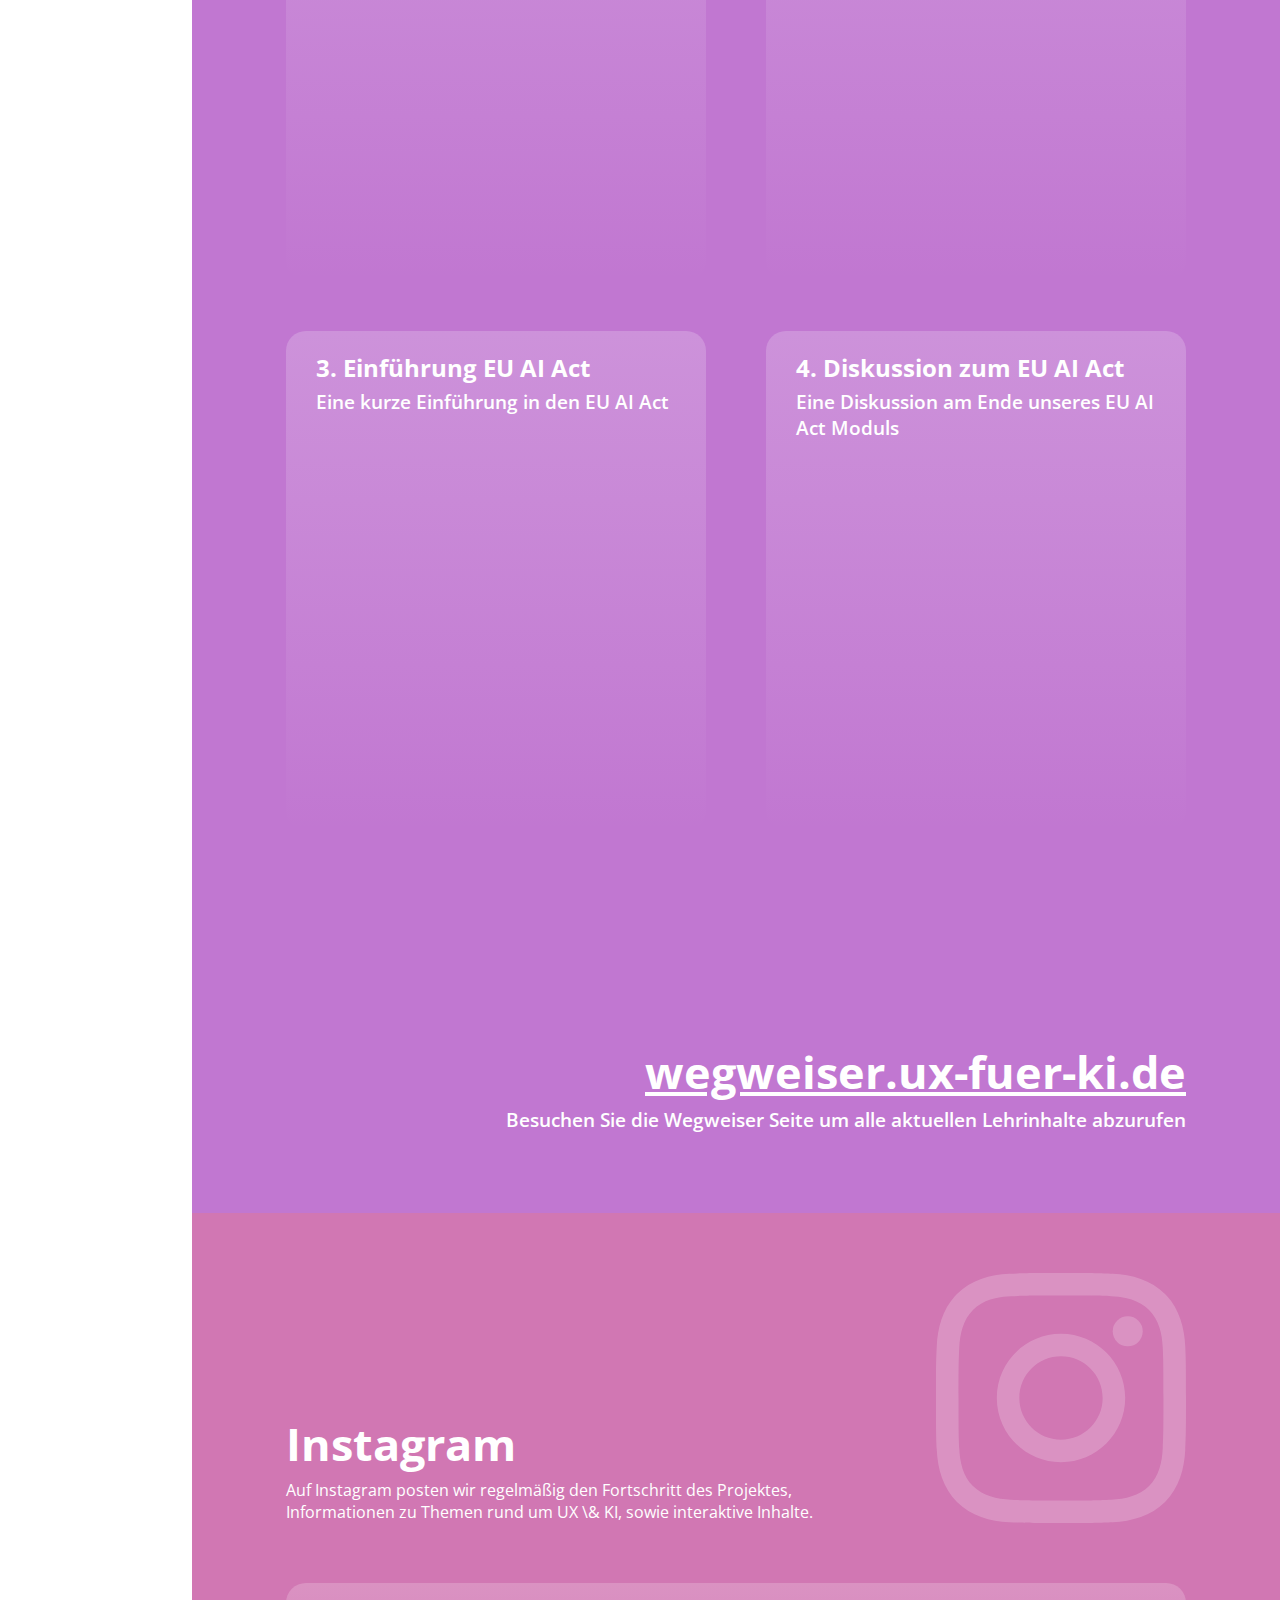
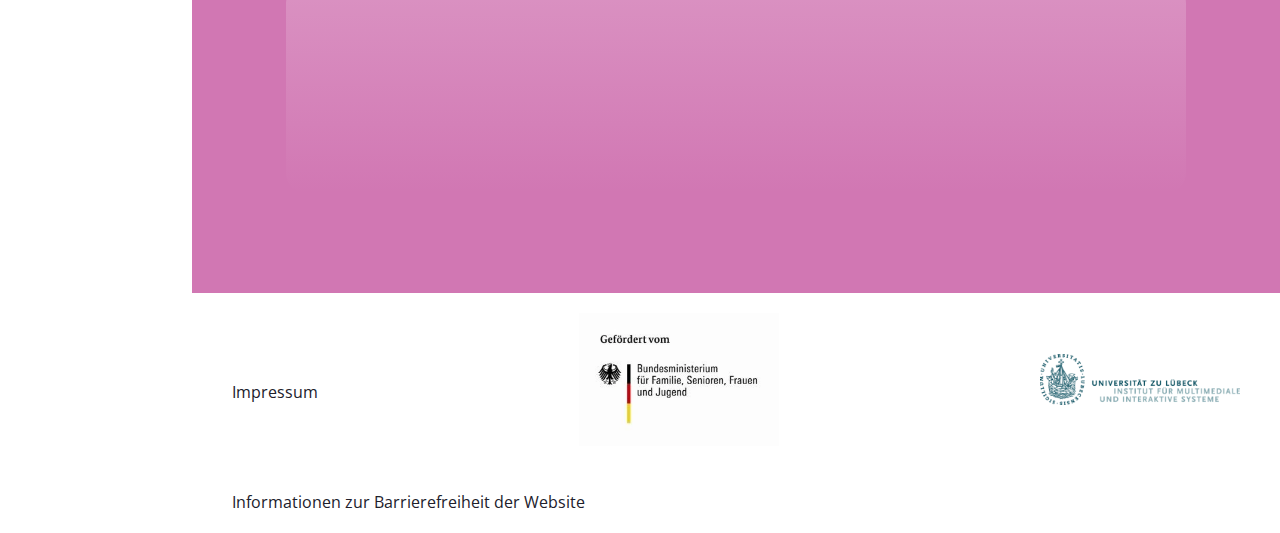
==== commit 0d8ab0cb: "change instagram implementation" ====
--- a/index.html
+++ b/index.html
@@ -617,10 +617,14 @@
               </div>
             </div>
             <div class="tile">
-              <div id="insta-feed"></div>
-              <div id="popup-container">
-                <div id="popup-content"></div>
-              </div>
+              <!-- LightWidget WIDGET -->
+              <script src="https://cdn.lightwidget.com/widgets/lightwidget.js"></script>
+              <iframe
+                src="https://cdn.lightwidget.com/widgets/678e89362b6b527e83609677160b9241.html"
+                scrolling="no"
+                allowtransparency="true"
+                class="lightwidget-widget"
+                style="width: 100%; border: 0; overflow: hidden"></iframe>
             </div>
           </div>
         </div>
--- a/style.css
+++ b/style.css
@@ -608,7 +608,6 @@
     rgba(223, 187, 217, 0)
   );
   width: 100%;
-  height: 400px;
   padding: 30px;
 }
 
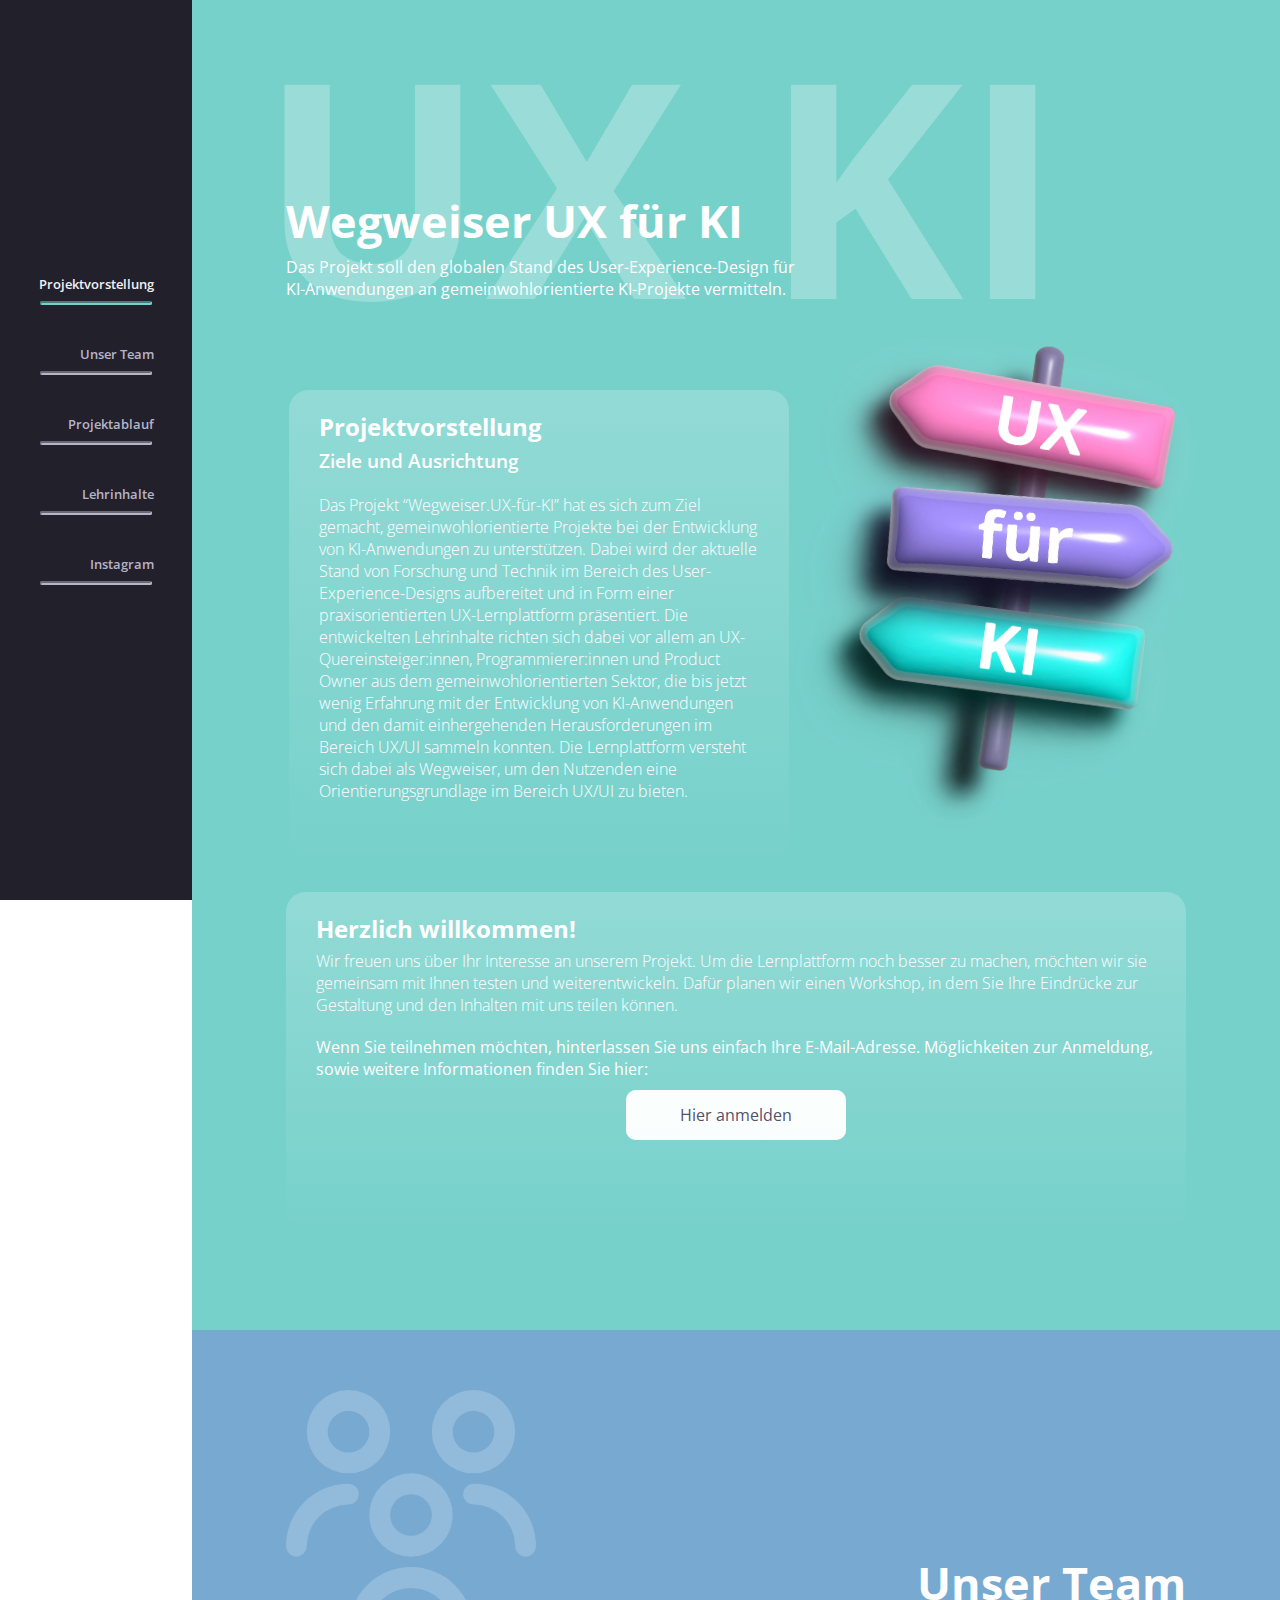
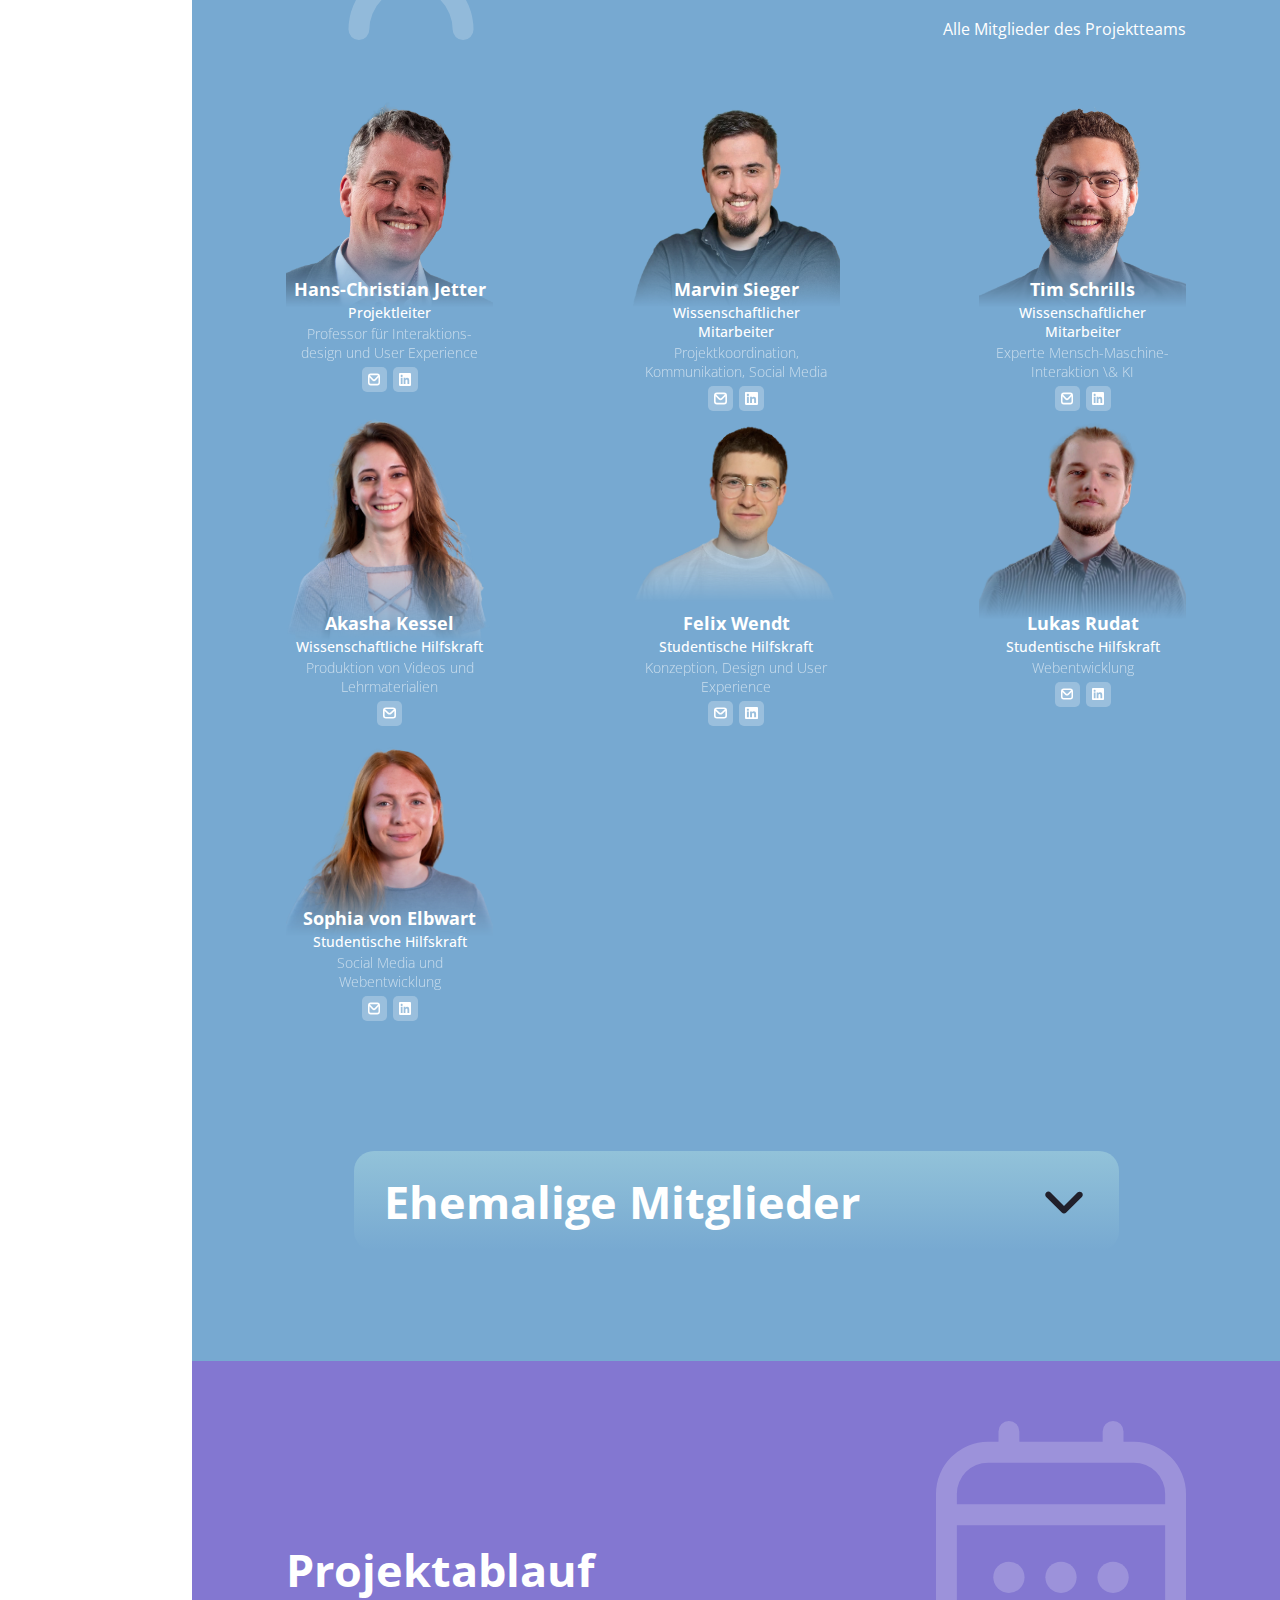
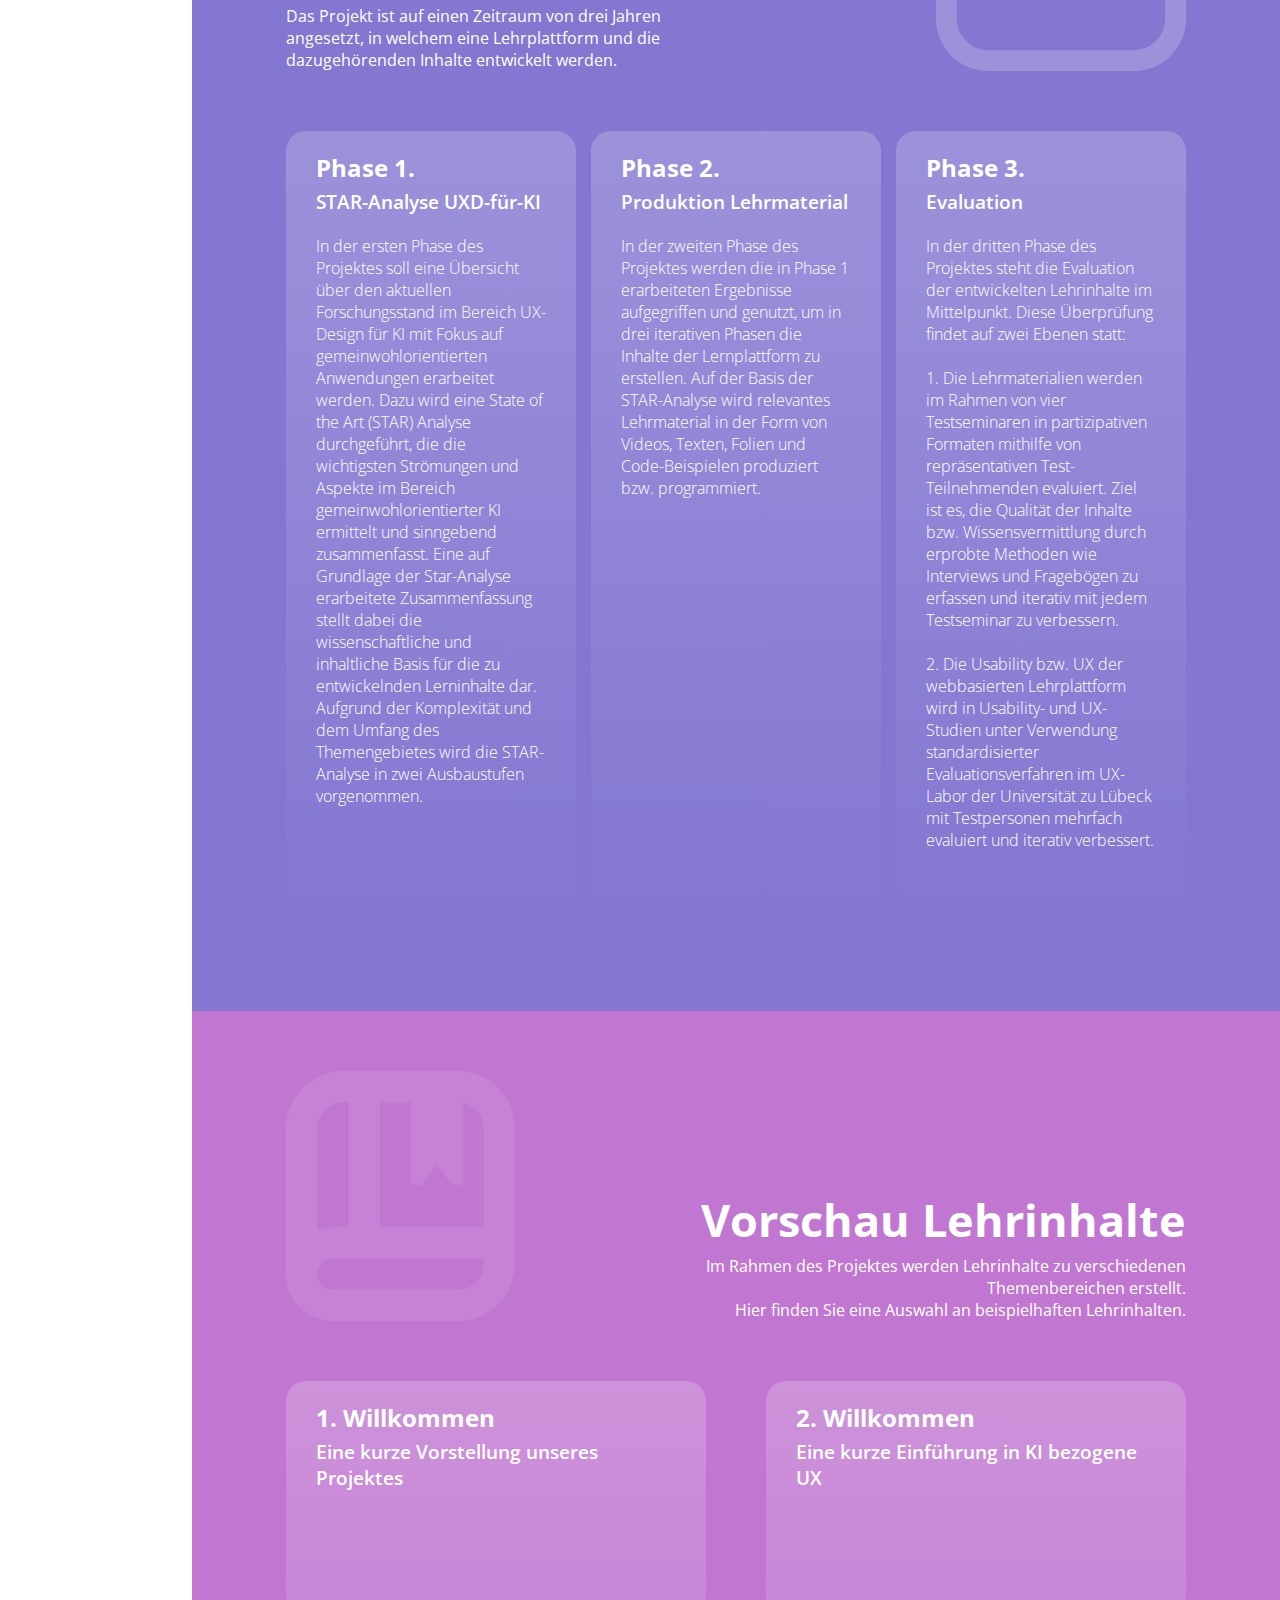
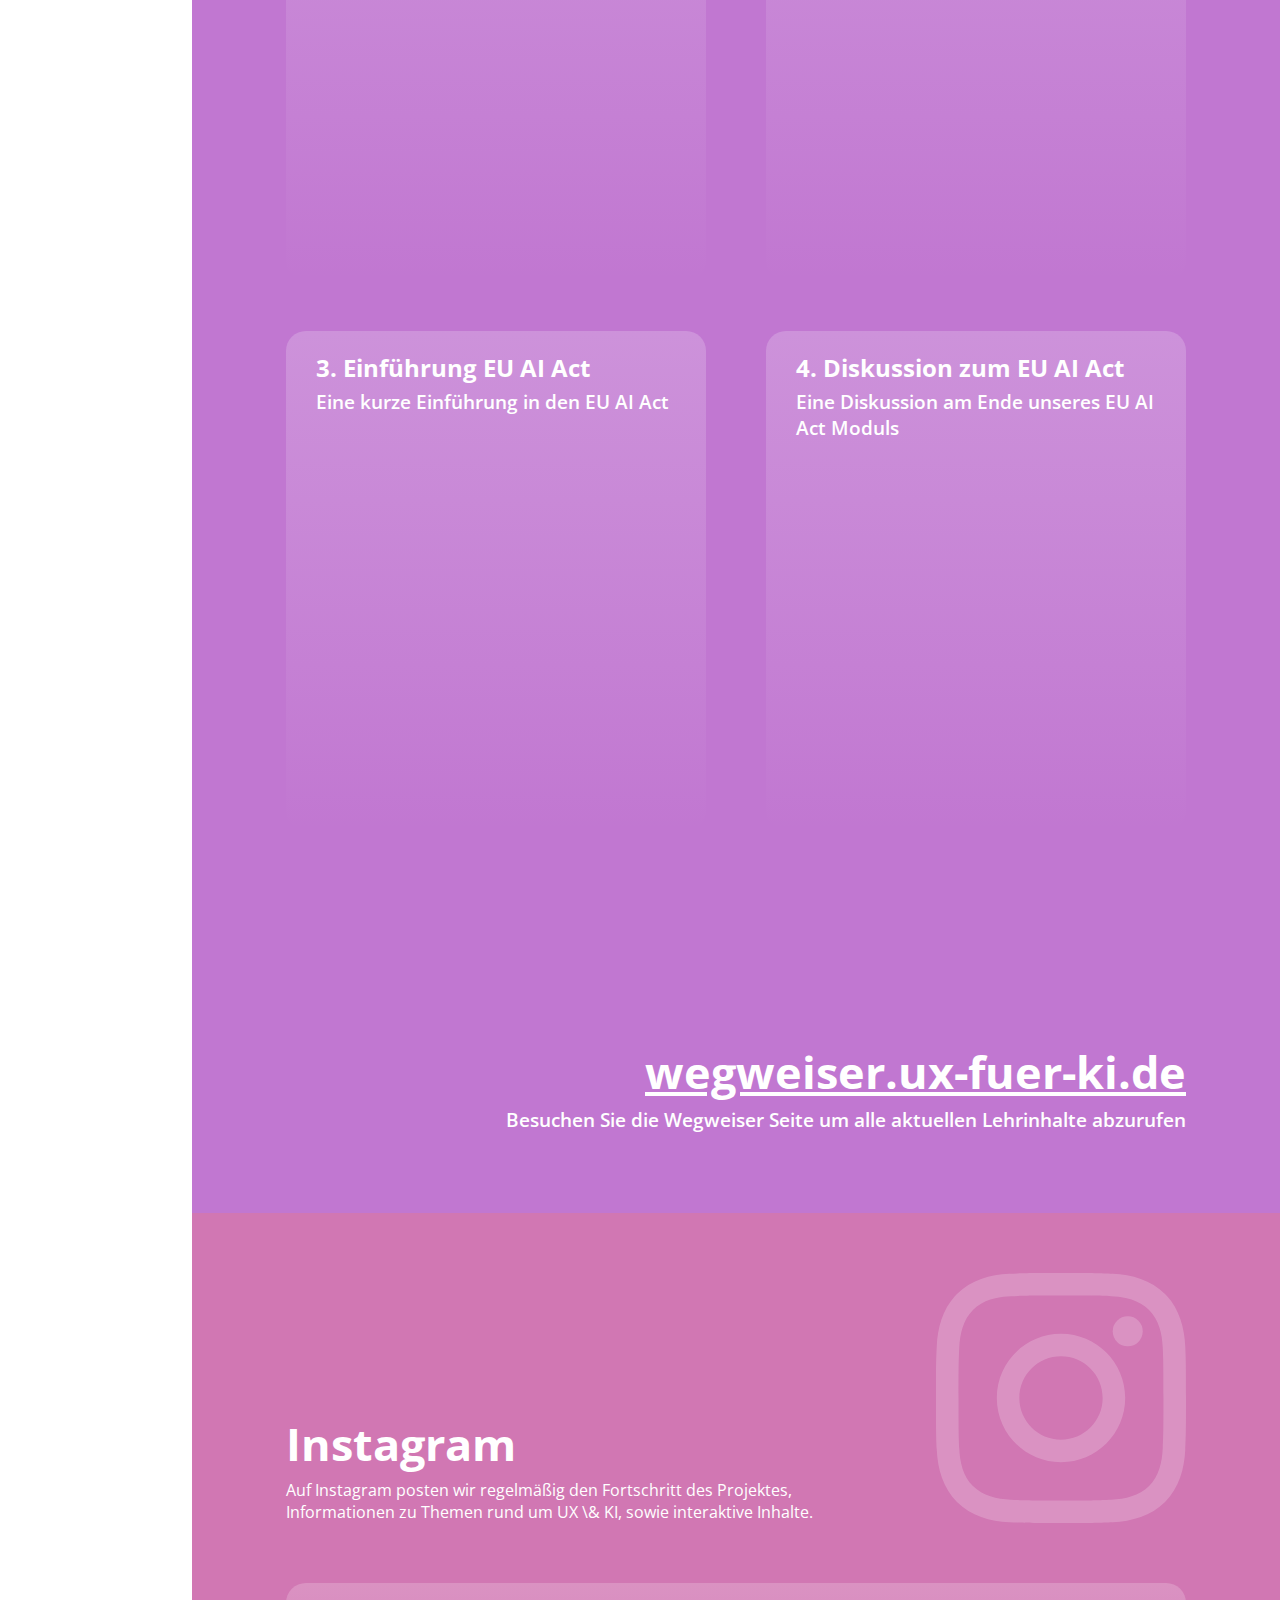
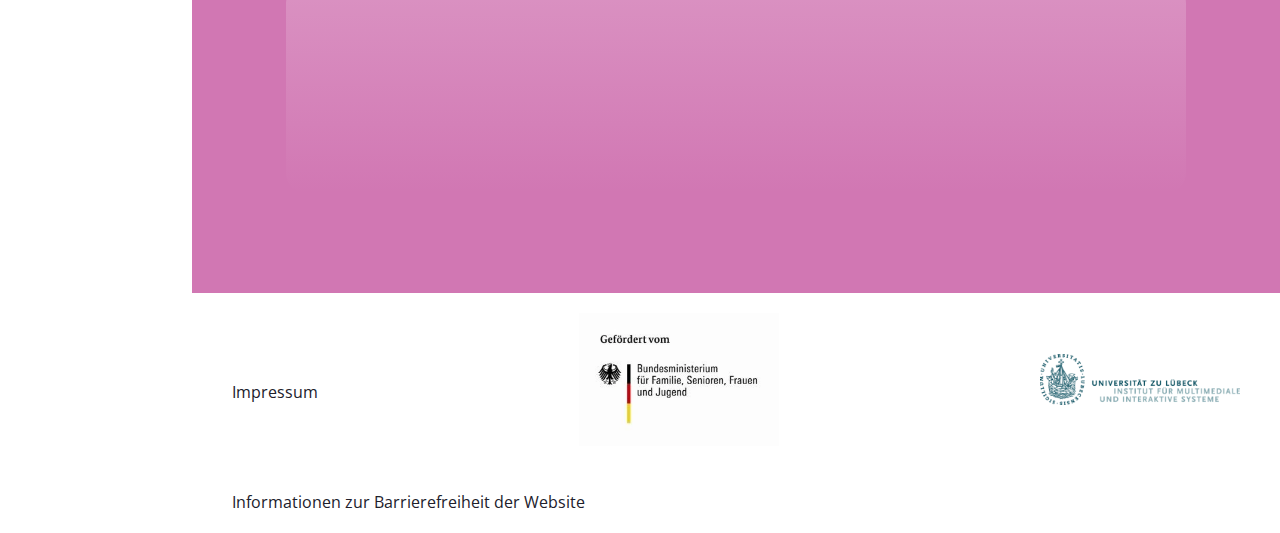
==== commit 9c8cae62: "fix nav highlighting" ====
--- a/index.html
+++ b/index.html
@@ -1,6 +1,12 @@
 <!DOCTYPE html>
 <html lang="de">
   <head>
+    <!-- Start cookieyes banner -->
+    <script
+      id="cookieyes"
+      type="text/javascript"
+      src="https://cdn-cookieyes.com/client_data/f0feb0d7d9a66a7f60f5ad48/script.js"></script>
+    <!-- End cookieyes banner -->
     <meta charset="UTF-8" />
     <meta name="viewport" content="width=device-width, initial-scale=1.0" />
     <title>Wegweiser UX für KI</title>
@@ -142,307 +148,313 @@
             </div>
           </div>
         </div>
-        <div class="content-background-sect2" id="section2">
-          <div class="content">
-            <div class="row row1">
-              <div class="icon">
-                <img src="images/users-alt.svg" alt="Gruppen-Icon" />
-              </div>
-              <div class="text-right">
-                <h1>Unser Team</h1>
-                <p>Alle Mitglieder des Projektteams</p>
-              </div>
-            </div>
-            <div class="row">
-              <div class="image-card">
-                <div class="info">
-                  <p class="name">Hans-Christian Jetter</p>
-                  <p class="job">Projektleiter</p>
-                  <p class="task">
-                    Professor für Interaktions-design und User Experience
-                  </p>
-                  <div class="socialmedia">
-                    <a
-                      class="sm-background"
-                      href="mailto:hanschristian.jetter@uni-luebeck.de">
-                      <img
-                        class="sm-icon"
-                        src="images/envelope2.svg"
-                        alt="Icon E-Mail" />
-                    </a>
-                    <a
-                      class="sm-background"
-                      href="https://www.linkedin.com/in/hans-christian-jetter-47b180b1/">
-                      <img
-                        class="sm-icon"
-                        src="images/linkedin.svg"
-                        alt="Icon LinkedIn" />
-                    </a>
-                  </div>
-                </div>
-                <div class="img-container">
-                  <img
-                    class="portrait"
-                    src="images/Christian-ohne-Hintergrund.webp"
-                    alt="Bild Hans-Christian Jetter" />
-                </div>
-              </div>
-              <div class="image-card">
-                <div class="info">
-                  <p class="name">Marvin Sieger</p>
-                  <p class="job">Wissenschaftlicher Mitarbeiter</p>
-                  <p class="task">
-                    Projektkoordination, Kommunikation, Social Media
-                  </p>
-                  <div class="socialmedia">
-                    <a
-                      class="sm-background"
-                      href="mailto:ma.sieger@uni-luebeck.de">
-                      <img
-                        class="sm-icon"
-                        src="images/envelope2.svg"
-                        alt="Icon E-Mail" />
-                    </a>
-                    <a
-                      class="sm-background"
-                      href="https://www.linkedin.com/in/marvin-sieger-58964a169/">
-                      <img
-                        class="sm-icon"
-                        src="images/linkedin.svg"
-                        alt="Icon LinkedIn" />
-                    </a>
-                  </div>
-                </div>
-                <div class="img-container">
-                  <img
-                    class="portrait"
-                    src="images/Marvin_transparent.webp"
-                    alt="Bild Marvin Sieger" />
-                </div>
-              </div>
-              <div class="image-card">
-                <div class="info">
-                  <p class="name">Tim Schrills</p>
-                  <p class="job">Wissenschaftlicher Mitarbeiter</p>
-                  <p class="task">Experte Mensch-Maschine-Interaktion \& KI</p>
-                  <div class="socialmedia">
-                    <a
-                      class="sm-background"
-                      href="mailto:tim.schrills@uni-luebeck.de">
-                      <img
-                        class="sm-icon"
-                        src="images/envelope2.svg"
-                        alt="Icon E-Mail" />
-                    </a>
-                    <a
-                      class="sm-background"
-                      href="https://www.linkedin.com/in/tim-schrills-a8a7b2166/">
-                      <img
-                        class="sm-icon"
-                        src="images/linkedin.svg"
-                        alt="Icon LinkedIn" />
-                    </a>
-                  </div>
-                </div>
-                <div class="img-container">
-                  <img
-                    class="portrait"
-                    src="images/Tim_Schrills_transparent.webp"
-                    alt="Bild Tim Schrills" />
-                </div>
-              </div>
-            </div>
-            <div class="row">
-              <div class="image-card">
-                <div class="info">
-                  <p class="name">Akasha Kessel</p>
-                  <p class="job">Wissenschaftliche Hilfskraft</p>
-                  <p class="task">Produktion von Videos und Lehrmaterialien</p>
-                  <div class="socialmedia">
-                    <a
-                      class="sm-background"
-                      href="mailto:akashaleonie.kessel@student.uni-luebeck.de">
-                      <img
-                        class="sm-icon"
-                        src="images/envelope2.svg"
-                        alt="Icon E-Mail" />
-                    </a>
-                  </div>
-                </div>
-                <div class="img-container">
-                  <img
-                    class="portrait"
-                    src="images/Akasha-ohne-Hintergrund.webp"
-                    alt="Bild Akasha Kessel" />
-                </div>
-              </div>
-              <div class="image-card">
-                <div class="info">
-                  <p class="name">Felix Wendt</p>
-                  <p class="job">Studentische Hilfskraft</p>
-                  <p class="task">Konzeption, Design und User Experience</p>
-                  <div class="socialmedia">
-                    <a
-                      class="sm-background"
-                      href="mailto:felix.wendt@student.uni-luebeck.de">
-                      <img
-                        class="sm-icon"
-                        src="images/envelope2.svg"
-                        alt="Icon E-Mail" />
-                    </a>
-                    <a
-                      class="sm-background"
-                      href="https://www.linkedin.com/in/felix-immanuel-wendt-0983892b7/">
-                      <img
-                        class="sm-icon"
-                        src="images/linkedin.svg"
-                        alt="Icon LinkedIn" />
-                    </a>
-                  </div>
-                </div>
-                <div class="img-container">
-                  <img
-                    class="portrait"
-                    src="images/FelixWendt_transparent.webp"
-                    alt="Bild Felix Wendt" />
-                </div>
-              </div>
-              <div class="image-card">
-                <div class="info">
-                  <p class="name">Lukas Rudat</p>
-                  <p class="job">Studentische Hilfskraft</p>
-                  <p class="task">Webentwicklung</p>
-                  <div class="socialmedia">
-                    <a
-                      class="sm-background"
-                      href="mailto:lukas.rudat@student.uni-luebeck.de">
-                      <img
-                        class="sm-icon"
-                        src="images/envelope2.svg"
-                        alt="Icon E-Mail" />
-                    </a>
-                    <a
-                      class="sm-background"
-                      href="https://www.linkedin.com/in/lukas-rudat/">
-                      <img
-                        class="sm-icon"
-                        src="images/linkedin.svg"
-                        alt="Icon LinkedIn" />
-                    </a>
-                  </div>
-                </div>
-                <div class="img-container">
-                  <img
-                    class="portrait"
-                    src="images/rudat_crop_transparent.webp"
-                    alt="Bild Lukas Rudat" />
-                </div>
-              </div>
-            </div>
-            <div class="row">
-              <div class="image-card">
-                <div class="info">
-                  <p class="name">Sophia von Elbwart</p>
-                  <p class="job">Studentische Hilfskraft</p>
-                  <p class="task">Social Media und Webentwicklung</p>
-                  <div class="socialmedia">
-                    <a
-                      class="sm-background"
-                      href="mailto:sophia.golitschekedlevonelbwart@student.uni-luebeck.de">
-                      <img
-                        class="sm-icon"
-                        src="images/envelope2.svg"
-                        alt="Icon E-Mail" />
-                    </a>
-                    <a
-                      class="sm-background"
-                      href="https://www.linkedin.com/in/sophia-von-elbwart/">
-                      <img
-                        class="sm-icon"
-                        src="images/linkedin.svg"
-                        alt="Icon LinkedIn" />
-                    </a>
-                  </div>
-                </div>
-                <div class="img-container">
-                  <img
-                    class="portrait"
-                    src="images/vonElbwart_transparent.webp"
-                    alt="Bild Sophia von Elbwart" />
-                </div>
-              </div>
-            </div>
-          </div>
-          <div id="toggleDiv" class="collapsed">
-            <div class="lastMemberHeader tile">
-              <span id="lastMemberHeaderText">Ehemalige Mitglieder</span>
-              <img
-                id="toggleIcon"
-                src="images/angle-up-solid.svg"
-                alt="Toggle Icon"
-                class="toggle-icon" />
-            </div>
-            <div id="lastMemberContent" class="lastMemberContentent">
+        <div class="content-background" id="section2">
+          <div class="content-background-sect2">
+            <div class="content">
+              <div class="row row1">
+                <div class="icon">
+                  <img src="images/users-alt.svg" alt="Gruppen-Icon" />
+                </div>
+                <div class="text-right">
+                  <h1>Unser Team</h1>
+                  <p>Alle Mitglieder des Projektteams</p>
+                </div>
+              </div>
               <div class="row">
                 <div class="image-card">
                   <div class="info">
-                    <p class="name">Daniel Schacht</p>
-                    <p class="job">Wissenschaftlicher Mitarbeiter</p>
+                    <p class="name">Hans-Christian Jetter</p>
+                    <p class="job">Projektleiter</p>
                     <p class="task">
-                      Konzeption, Gestaltung und User Experience
+                      Professor für Interaktions-design und User Experience
                     </p>
+                    <div class="socialmedia">
+                      <a
+                        class="sm-background"
+                        href="mailto:hanschristian.jetter@uni-luebeck.de">
+                        <img
+                          class="sm-icon"
+                          src="images/envelope2.svg"
+                          alt="Icon E-Mail" />
+                      </a>
+                      <a
+                        class="sm-background"
+                        href="https://www.linkedin.com/in/hans-christian-jetter-47b180b1/">
+                        <img
+                          class="sm-icon"
+                          src="images/linkedin.svg"
+                          alt="Icon LinkedIn" />
+                      </a>
+                    </div>
                   </div>
                   <div class="img-container">
                     <img
                       class="portrait"
-                      src="images/Daniel-ohne-Hintergund.webp"
-                      alt="Bild Daniel Schacht" />
+                      src="images/Christian-ohne-Hintergrund.webp"
+                      alt="Bild Hans-Christian Jetter" />
                   </div>
                 </div>
                 <div class="image-card">
                   <div class="info">
-                    <p class="name">Isabella Miller</p>
-                    <p class="job">Wissenschaftliche Hilfskraft</p>
+                    <p class="name">Marvin Sieger</p>
+                    <p class="job">Wissenschaftlicher Mitarbeiter</p>
                     <p class="task">
-                      Wissenschaftliche Recherche und Literaturanalyse
+                      Projektkoordination, Kommunikation, Social Media
                     </p>
+                    <div class="socialmedia">
+                      <a
+                        class="sm-background"
+                        href="mailto:ma.sieger@uni-luebeck.de">
+                        <img
+                          class="sm-icon"
+                          src="images/envelope2.svg"
+                          alt="Icon E-Mail" />
+                      </a>
+                      <a
+                        class="sm-background"
+                        href="https://www.linkedin.com/in/marvin-sieger-58964a169/">
+                        <img
+                          class="sm-icon"
+                          src="images/linkedin.svg"
+                          alt="Icon LinkedIn" />
+                      </a>
+                    </div>
                   </div>
                   <div class="img-container">
                     <img
                       class="portrait"
-                      src="images/Isabella_Miller_transparent.webp"
-                      alt="Bild Isabella Miller" />
+                      src="images/Marvin_transparent.webp"
+                      alt="Bild Marvin Sieger" />
                   </div>
                 </div>
                 <div class="image-card">
                   <div class="info">
-                    <p class="name">Patrick Schnittger</p>
-                    <p class="job">Wissenschaftliche Hilfskraft</p>
+                    <p class="name">Tim Schrills</p>
+                    <p class="job">Wissenschaftlicher Mitarbeiter</p>
                     <p class="task">
-                      Unterstützung in verschiedenen Bereichen, z.B.
-                      Videoproduktion
+                      Experte Mensch-Maschine-Interaktion \& KI
                     </p>
+                    <div class="socialmedia">
+                      <a
+                        class="sm-background"
+                        href="mailto:tim.schrills@uni-luebeck.de">
+                        <img
+                          class="sm-icon"
+                          src="images/envelope2.svg"
+                          alt="Icon E-Mail" />
+                      </a>
+                      <a
+                        class="sm-background"
+                        href="https://www.linkedin.com/in/tim-schrills-a8a7b2166/">
+                        <img
+                          class="sm-icon"
+                          src="images/linkedin.svg"
+                          alt="Icon LinkedIn" />
+                      </a>
+                    </div>
                   </div>
                   <div class="img-container">
                     <img
                       class="portrait"
-                      src="images/Patrick Schnittger_transparent.webp"
-                      alt="Bild Patrick Schnittger" />
+                      src="images/Tim_Schrills_transparent.webp"
+                      alt="Bild Tim Schrills" />
                   </div>
                 </div>
               </div>
               <div class="row">
                 <div class="image-card">
                   <div class="info">
-                    <p class="name">Helen Kuswik</p>
+                    <p class="name">Akasha Kessel</p>
                     <p class="job">Wissenschaftliche Hilfskraft</p>
-                    <p class="task">Webentwicklung und Social Media</p>
+                    <p class="task">
+                      Produktion von Videos und Lehrmaterialien
+                    </p>
+                    <div class="socialmedia">
+                      <a
+                        class="sm-background"
+                        href="mailto:akashaleonie.kessel@student.uni-luebeck.de">
+                        <img
+                          class="sm-icon"
+                          src="images/envelope2.svg"
+                          alt="Icon E-Mail" />
+                      </a>
+                    </div>
                   </div>
                   <div class="img-container">
                     <img
                       class="portrait"
-                      src="images/HelenKuswik_transparent.webp"
-                      alt="Bild Helen Kuswik" />
+                      src="images/Akasha-ohne-Hintergrund.webp"
+                      alt="Bild Akasha Kessel" />
+                  </div>
+                </div>
+                <div class="image-card">
+                  <div class="info">
+                    <p class="name">Felix Wendt</p>
+                    <p class="job">Studentische Hilfskraft</p>
+                    <p class="task">Konzeption, Design und User Experience</p>
+                    <div class="socialmedia">
+                      <a
+                        class="sm-background"
+                        href="mailto:felix.wendt@student.uni-luebeck.de">
+                        <img
+                          class="sm-icon"
+                          src="images/envelope2.svg"
+                          alt="Icon E-Mail" />
+                      </a>
+                      <a
+                        class="sm-background"
+                        href="https://www.linkedin.com/in/felix-immanuel-wendt-0983892b7/">
+                        <img
+                          class="sm-icon"
+                          src="images/linkedin.svg"
+                          alt="Icon LinkedIn" />
+                      </a>
+                    </div>
+                  </div>
+                  <div class="img-container">
+                    <img
+                      class="portrait"
+                      src="images/FelixWendt_transparent.webp"
+                      alt="Bild Felix Wendt" />
+                  </div>
+                </div>
+                <div class="image-card">
+                  <div class="info">
+                    <p class="name">Lukas Rudat</p>
+                    <p class="job">Studentische Hilfskraft</p>
+                    <p class="task">Webentwicklung</p>
+                    <div class="socialmedia">
+                      <a
+                        class="sm-background"
+                        href="mailto:lukas.rudat@student.uni-luebeck.de">
+                        <img
+                          class="sm-icon"
+                          src="images/envelope2.svg"
+                          alt="Icon E-Mail" />
+                      </a>
+                      <a
+                        class="sm-background"
+                        href="https://www.linkedin.com/in/lukas-rudat/">
+                        <img
+                          class="sm-icon"
+                          src="images/linkedin.svg"
+                          alt="Icon LinkedIn" />
+                      </a>
+                    </div>
+                  </div>
+                  <div class="img-container">
+                    <img
+                      class="portrait"
+                      src="images/rudat_crop_transparent.webp"
+                      alt="Bild Lukas Rudat" />
+                  </div>
+                </div>
+              </div>
+              <div class="row">
+                <div class="image-card">
+                  <div class="info">
+                    <p class="name">Sophia von Elbwart</p>
+                    <p class="job">Studentische Hilfskraft</p>
+                    <p class="task">Social Media und Webentwicklung</p>
+                    <div class="socialmedia">
+                      <a
+                        class="sm-background"
+                        href="mailto:sophia.golitschekedlevonelbwart@student.uni-luebeck.de">
+                        <img
+                          class="sm-icon"
+                          src="images/envelope2.svg"
+                          alt="Icon E-Mail" />
+                      </a>
+                      <a
+                        class="sm-background"
+                        href="https://www.linkedin.com/in/sophia-von-elbwart/">
+                        <img
+                          class="sm-icon"
+                          src="images/linkedin.svg"
+                          alt="Icon LinkedIn" />
+                      </a>
+                    </div>
+                  </div>
+                  <div class="img-container">
+                    <img
+                      class="portrait"
+                      src="images/vonElbwart_transparent.webp"
+                      alt="Bild Sophia von Elbwart" />
+                  </div>
+                </div>
+              </div>
+            </div>
+            <div id="toggleDiv" class="collapsed">
+              <div class="lastMemberHeader tile">
+                <span id="lastMemberHeaderText">Ehemalige Mitglieder</span>
+                <img
+                  id="toggleIcon"
+                  src="images/angle-up-solid.svg"
+                  alt="Toggle Icon"
+                  class="toggle-icon" />
+              </div>
+              <div id="lastMemberContent" class="lastMemberContentent">
+                <div class="row">
+                  <div class="image-card">
+                    <div class="info">
+                      <p class="name">Daniel Schacht</p>
+                      <p class="job">Wissenschaftlicher Mitarbeiter</p>
+                      <p class="task">
+                        Konzeption, Gestaltung und User Experience
+                      </p>
+                    </div>
+                    <div class="img-container">
+                      <img
+                        class="portrait"
+                        src="images/Daniel-ohne-Hintergund.webp"
+                        alt="Bild Daniel Schacht" />
+                    </div>
+                  </div>
+                  <div class="image-card">
+                    <div class="info">
+                      <p class="name">Isabella Miller</p>
+                      <p class="job">Wissenschaftliche Hilfskraft</p>
+                      <p class="task">
+                        Wissenschaftliche Recherche und Literaturanalyse
+                      </p>
+                    </div>
+                    <div class="img-container">
+                      <img
+                        class="portrait"
+                        src="images/Isabella_Miller_transparent.webp"
+                        alt="Bild Isabella Miller" />
+                    </div>
+                  </div>
+                  <div class="image-card">
+                    <div class="info">
+                      <p class="name">Patrick Schnittger</p>
+                      <p class="job">Wissenschaftliche Hilfskraft</p>
+                      <p class="task">
+                        Unterstützung in verschiedenen Bereichen, z.B.
+                        Videoproduktion
+                      </p>
+                    </div>
+                    <div class="img-container">
+                      <img
+                        class="portrait"
+                        src="images/Patrick Schnittger_transparent.webp"
+                        alt="Bild Patrick Schnittger" />
+                    </div>
+                  </div>
+                </div>
+                <div class="row">
+                  <div class="image-card">
+                    <div class="info">
+                      <p class="name">Helen Kuswik</p>
+                      <p class="job">Wissenschaftliche Hilfskraft</p>
+                      <p class="task">Webentwicklung und Social Media</p>
+                    </div>
+                    <div class="img-container">
+                      <img
+                        class="portrait"
+                        src="images/HelenKuswik_transparent.webp"
+                        alt="Bild Helen Kuswik" />
+                    </div>
                   </div>
                 </div>
               </div>
@@ -620,7 +632,7 @@
               <!-- LightWidget WIDGET -->
               <script src="https://cdn.lightwidget.com/widgets/lightwidget.js"></script>
               <iframe
-                src="https://cdn.lightwidget.com/widgets/678e89362b6b527e83609677160b9241.html"
+                src="https://cdn.lightwidget.com/widgets/5c480d19576b54a985c65caaf2ab454e.html"
                 scrolling="no"
                 allowtransparency="true"
                 class="lightwidget-widget"
--- a/style.css
+++ b/style.css
@@ -389,9 +389,6 @@
 }
 
 .content-background-sect2 {
-  height: 900px;
-  width: 85%;
-  margin-left: 15%;
   display: flex;
   flex-direction: column;
   justify-content: center;
